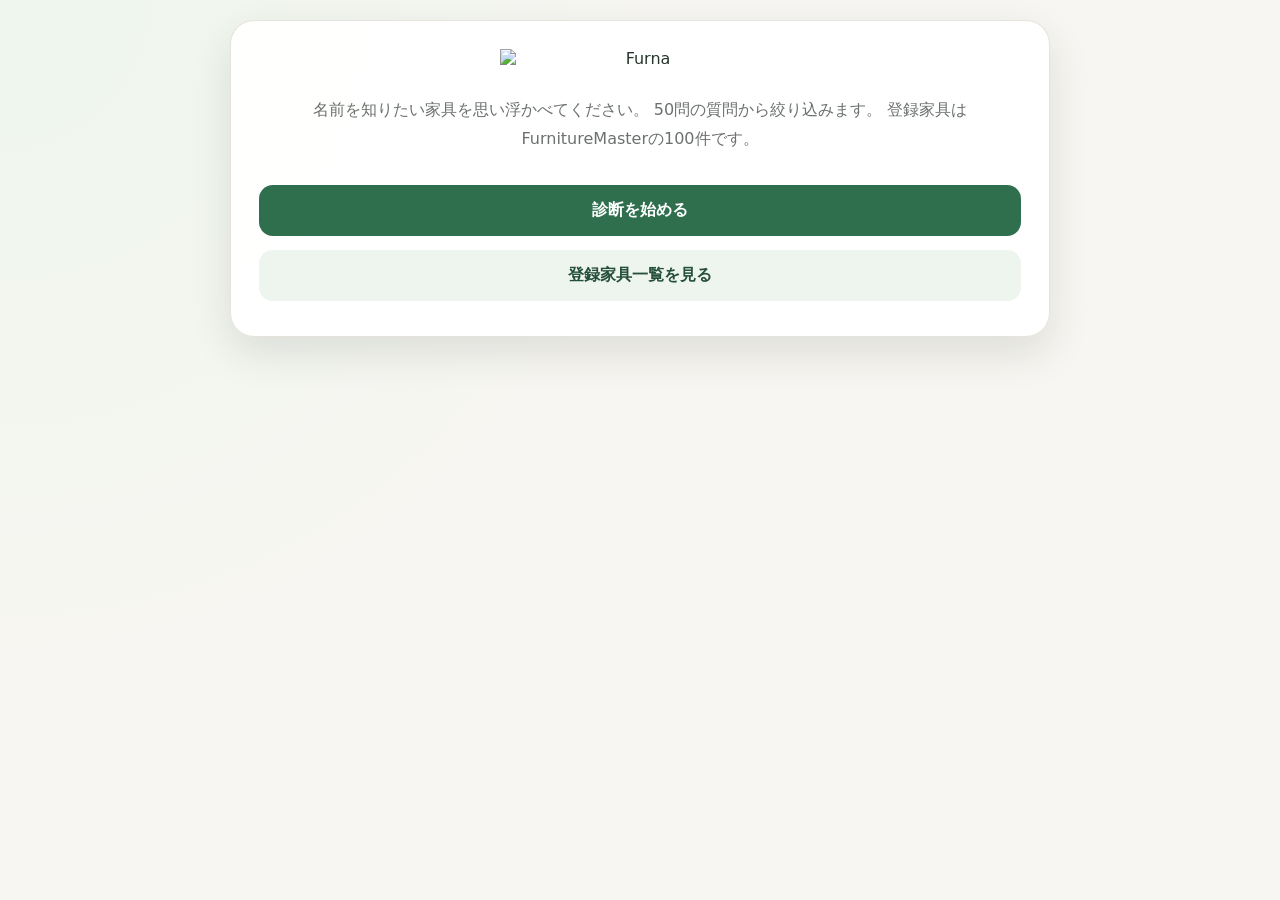
==== index.html @ 5411dda9 "index.html" ====
<!DOCTYPE html>
<html lang="ja">
<head>
  <meta charset="UTF-8" />
  <meta name="viewport" content="width=device-width, initial-scale=1.0" />
  <title>Furna</title>
  <style>
    :root {
      --green: #2f6f4e;
      --green-dark: #244f3a;
      --orange: #f29f3d;
      --cream: #f7f6f2;
      --text: #26352c;
      --muted: #6b716d;
      --border: #e1ded5;
      --card: #ffffff;
    }
    * { box-sizing: border-box; }
    body {
      font-family: -apple-system, BlinkMacSystemFont, "Hiragino Sans", "Yu Gothic", "YuGothic", system-ui, sans-serif;
      background: radial-gradient(circle at top left, #eef6ed, var(--cream) 42%);
      color: var(--text);
      margin: 0;
      min-height: 100vh;
      padding: 20px;
    }
    .app {
      max-width: 820px;
      margin: 0 auto;
      background: rgba(255,255,255,0.94);
      padding: 28px;
      border-radius: 24px;
      box-shadow: 0 16px 42px rgba(38, 53, 44, 0.12);
      border: 1px solid rgba(225,222,213,0.85);
    }
    h1 { margin: 0 0 12px; color: var(--green); letter-spacing: .02em; }
    h2 { margin: 10px 0 18px; line-height: 1.45; }
    p { line-height: 1.8; }
    .lead { color: var(--muted); margin-bottom: 24px; }
    button {
      width: 100%;
      margin: 7px 0;
      padding: 15px 16px;
      border: none;
      border-radius: 14px;
      background: var(--green);
      color: white;
      font-size: 16px;
      font-weight: 700;
      cursor: pointer;
      transition: transform .08s ease, opacity .15s ease;
    }
    button:hover { opacity: .93; }
    button:active { transform: translateY(1px); }
    button.secondary { background: var(--orange); color: #2f2415; }
    button.ghost { background: #eef4ee; color: var(--green-dark); }
    .meta-row { display:flex; flex-wrap:wrap; gap:8px; margin: 12px 0; }
    .pill {
      display:inline-flex; align-items:center; gap:6px;
      padding: 6px 10px; border-radius: 999px;
      background: #eef4ee; color: var(--green-dark); font-size: 13px;
    }
    .card {
      border: 1px solid var(--border);
      border-radius: 18px;
      padding: 16px;
      margin: 14px 0;
      background: #fffdfa;
    }
    .result-card { display: grid; grid-template-columns: 1fr; gap: 8px; }
    .result-head { display:flex; justify-content:space-between; gap:12px; align-items:flex-start; }
    .rank { color: var(--green); font-weight: 800; font-size: 18px; }
    .percent { font-weight: 900; color: var(--green); font-size: 20px; white-space:nowrap; }
    .muted { color: var(--muted); font-size: 14px; }
    .progress-wrap { width:100%; height:10px; background:#e8e4da; border-radius:999px; overflow:hidden; margin: 14px 0 22px; }
    .progress-bar { height:100%; background: var(--green); width:0%; transition: width .25s ease; }
    .tag { display:inline-block; background:#f2efe7; color:#4b514c; border-radius:8px; padding:5px 8px; margin: 4px 4px 0 0; font-size:12px; }
    .grid { display:grid; grid-template-columns: repeat(2, minmax(0,1fr)); gap:10px; }
    .small { font-size: 13px; }
    .top-actions { display:flex; gap:10px; }
    .top-actions button { width:auto; flex:1; }
    input { width:100%; padding:14px; border:1px solid var(--border); border-radius:12px; font-size:16px; margin:8px 0 14px; }
    @media (max-width: 620px) {
      body { padding: 12px; }
      .app { padding: 20px; border-radius: 20px; }
      .grid { grid-template-columns: 1fr; }
      .result-head { flex-direction: column; }
    }
  </style>
</head>
<body>
  <div class="app" id="app"></div>

  <script>
    const furnitures = [{"id": "F001", "category": "椅子", "name": "ラウンジチェア", "type": "一般名称", "description": "一人掛けのくつろぎ用椅子。ソファより軽く、ダイニングチェアより休息向き。", "tags": ["chair", "one_seat", "lounge", "relax", "low_seat", "living", "arm_optional"], "keywords": ["ラウンジチェア", "椅子", "一般名称", "chair", "one_seat", "lounge", "relax", "low_seat", "living", "arm_optional"]}, {"id": "F002", "category": "椅子", "name": "イージーチェア", "type": "一般名称", "description": "休息用の安楽椅子。背もたれ・座面に余裕がある。", "tags": ["chair", "one_seat", "relax", "soft", "high_back", "living"], "keywords": ["イージーチェア", "椅子", "一般名称", "chair", "one_seat", "relax", "soft", "high_back", "living"]}, {"id": "F003", "category": "椅子", "name": "アームチェア", "type": "一般名称", "description": "肘掛けのある一人掛け椅子。用途は幅広い。", "tags": ["chair", "one_seat", "arms", "general"], "keywords": ["アームチェア", "椅子", "一般名称", "chair", "one_seat", "arms", "general"]}, {"id": "F004", "category": "椅子", "name": "ダイニングチェア", "type": "一般名称", "description": "食卓で使う椅子。座面高めで食事・作業向き。", "tags": ["chair", "dining", "no_recline", "upright", "standard_height"], "keywords": ["ダイニングチェア", "椅子", "一般名称", "chair", "dining", "no_recline", "upright", "standard_height"]}, {"id": "F005", "category": "椅子", "name": "サイドチェア", "type": "一般名称", "description": "肘掛けのない簡素な椅子。ダイニングにも使われる。", "tags": ["chair", "no_arms", "dining", "general"], "keywords": ["サイドチェア", "椅子", "一般名称", "chair", "no_arms", "dining", "general"]}, {"id": "F006", "category": "椅子", "name": "ウィンザーチェア", "type": "一般名称", "description": "木製で細い棒状の背もたれを持つ伝統的な椅子。", "tags": ["chair", "wood", "spindle_back", "classic", "dining"], "keywords": ["ウィンザーチェア", "椅子", "一般名称", "chair", "wood", "spindle_back", "classic", "dining"]}, {"id": "F007", "category": "椅子", "name": "ロッキングチェア", "type": "一般名称", "description": "脚部が弧状で前後に揺れる椅子。", "tags": ["chair", "rocking", "relax", "classic", "living"], "keywords": ["ロッキングチェア", "椅子", "一般名称", "chair", "rocking", "relax", "classic", "living"]}, {"id": "F008", "category": "椅子", "name": "リクライニングチェア", "type": "一般名称", "description": "背もたれやフットレストの角度を変えられる椅子。", "tags": ["chair", "reclining", "relax", "mechanism", "footrest"], "keywords": ["リクライニングチェア", "椅子", "一般名称", "chair", "reclining", "relax", "mechanism", "footrest"]}, {"id": "F009", "category": "椅子", "name": "オットマン", "type": "一般名称", "description": "足置き用の低いスツール。単体で補助椅子にもなる。", "tags": ["footstool", "low", "ottoman", "living"], "keywords": ["オットマン", "椅子", "一般名称", "footstool", "low", "ottoman", "living"]}, {"id": "F010", "category": "椅子", "name": "スツール", "type": "一般名称", "description": "背もたれのない椅子。補助椅子として使いやすい。", "tags": ["chair", "no_back", "compact", "stool"], "keywords": ["スツール", "椅子", "一般名称", "chair", "no_back", "compact", "stool"]}, {"id": "F011", "category": "椅子", "name": "カウンターチェア", "type": "一般名称", "description": "カウンターや高いテーブル用の座面が高い椅子。", "tags": ["chair", "tall", "bar", "counter", "footrest"], "keywords": ["カウンターチェア", "椅子", "一般名称", "chair", "tall", "bar", "counter", "footrest"]}, {"id": "F012", "category": "椅子", "name": "ベンチ", "type": "一般名称", "description": "複数人で腰掛けられる横長の椅子。", "tags": ["seat", "multiple", "long", "bench"], "keywords": ["ベンチ", "椅子", "一般名称", "seat", "multiple", "long", "bench"]}, {"id": "F013", "category": "椅子", "name": "デイベッド", "type": "一般名称", "description": "ソファとベッドの中間のように横になれる家具。", "tags": ["sofa", "bed", "lounge", "lie_down", "long"], "keywords": ["デイベッド", "椅子", "一般名称", "sofa", "bed", "lounge", "lie_down", "long"]}, {"id": "F014", "category": "椅子", "name": "シェーズロング", "type": "一般名称", "description": "脚を伸ばして座れる長椅子。片側に背や肘があることが多い。", "tags": ["chair", "lounge", "lie_down", "long", "chaise"], "keywords": ["シェーズロング", "椅子", "一般名称", "chair", "lounge", "lie_down", "long", "chaise"]}, {"id": "F015", "category": "椅子", "name": "座椅子", "type": "一般名称", "description": "床座用の脚のない低い椅子。和室向き。", "tags": ["chair", "floor", "no_legs", "japanese", "low"], "keywords": ["座椅子", "椅子", "一般名称", "chair", "floor", "no_legs", "japanese", "low"]}, {"id": "F016", "category": "椅子", "name": "籐椅子／ラタンチェア", "type": "一般名称", "description": "ラタン素材を使った軽やかな椅子。", "tags": ["chair", "rattan", "natural", "light"], "keywords": ["籐椅子／ラタンチェア", "椅子", "一般名称", "chair", "rattan", "natural", "light"]}, {"id": "F017", "category": "椅子", "name": "パーソナルチェア", "type": "一般名称", "description": "個人でくつろぐための一人掛け椅子の総称。", "tags": ["chair", "one_seat", "relax", "living"], "keywords": ["パーソナルチェア", "椅子", "一般名称", "chair", "one_seat", "relax", "living"]}, {"id": "F018", "category": "椅子", "name": "アクセントチェア", "type": "一般名称", "description": "空間のポイントになる装飾性の高い一人掛け椅子。", "tags": ["chair", "one_seat", "decorative", "living"], "keywords": ["アクセントチェア", "椅子", "一般名称", "chair", "one_seat", "decorative", "living"]}, {"id": "F019", "category": "椅子", "name": "クラブチェア", "type": "一般名称", "description": "革張りなどで重厚感のある低めの安楽椅子。", "tags": ["chair", "leather", "low_seat", "arms", "classic", "relax"], "keywords": ["クラブチェア", "椅子", "一般名称", "chair", "leather", "low_seat", "arms", "classic", "relax"]}, {"id": "F020", "category": "椅子", "name": "バタフライチェア", "type": "一般名称", "description": "布や革を吊るような座面を持つ軽快な椅子。", "tags": ["chair", "folding", "canvas", "leather", "lounge"], "keywords": ["バタフライチェア", "椅子", "一般名称", "chair", "folding", "canvas", "leather", "lounge"]}, {"id": "F021", "category": "名作椅子", "name": "CH24／Yチェア", "type": "名作家具", "description": "曲線的な木製フレームとY字の背、ペーパーコード座面の椅子。", "tags": ["chair", "wood", "paper_cord", "nordic", "dining", "iconic", "curved", "y_back"], "keywords": ["CH24／Yチェア", "名作椅子", "名作家具", "chair", "wood", "paper_cord", "nordic", "dining", "iconic", "curved", "y_back"]}, {"id": "F022", "category": "名作椅子", "name": "J39 モーエンセンチェア", "type": "名作家具", "description": "素朴な木製フレームとペーパーコード座面のシェーカースタイル系椅子。", "tags": ["chair", "wood", "paper_cord", "nordic", "dining", "simple"], "keywords": ["J39 モーエンセンチェア", "名作椅子", "名作家具", "chair", "wood", "paper_cord", "nordic", "dining", "simple"]}, {"id": "F023", "category": "名作椅子", "name": "セブンチェア", "type": "名作家具", "description": "成形合板の一体的な背座と細い脚を持つ軽快な椅子。", "tags": ["chair", "plywood", "stackable", "nordic", "dining", "iconic"], "keywords": ["セブンチェア", "名作椅子", "名作家具", "chair", "plywood", "stackable", "nordic", "dining", "iconic"]}, {"id": "F024", "category": "名作椅子", "name": "アントチェア", "type": "名作家具", "description": "蟻のような細いくびれを持つ成形合板椅子。", "tags": ["chair", "plywood", "stackable", "nordic", "three_legs", "iconic"], "keywords": ["アントチェア", "名作椅子", "名作家具", "chair", "plywood", "stackable", "nordic", "three_legs", "iconic"]}, {"id": "F025", "category": "名作椅子", "name": "シェルチェア CH07", "type": "名作家具", "description": "大きな曲面の座と背、三本脚が特徴のラウンジチェア。", "tags": ["chair", "wood", "plywood", "lounge", "three_legs", "iconic", "curved"], "keywords": ["シェルチェア CH07", "名作椅子", "名作家具", "chair", "wood", "plywood", "lounge", "three_legs", "iconic", "curved"]}, {"id": "F026", "category": "名作椅子", "name": "PK22", "type": "名作家具", "description": "低く水平なライン、籐や革座面、スチール脚のラウンジチェア。", "tags": ["chair", "lounge", "low_seat", "steel", "rattan", "leather", "modern"], "keywords": ["PK22", "名作椅子", "名作家具", "chair", "lounge", "low_seat", "steel", "rattan", "leather", "modern"]}, {"id": "F027", "category": "名作椅子", "name": "LC2 アームチェア", "type": "名作家具", "description": "外側のスチールフレームと箱型クッションのモダンな一人掛け。", "tags": ["chair", "sofa", "one_seat", "steel", "leather", "modern", "boxy"], "keywords": ["LC2 アームチェア", "名作椅子", "名作家具", "chair", "sofa", "one_seat", "steel", "leather", "modern", "boxy"]}, {"id": "F028", "category": "名作椅子", "name": "LC4 シェーズロング", "type": "名作家具", "description": "寝椅子型で身体を預ける曲線的なリクライニング家具。", "tags": ["chair", "chaise", "lounge", "lie_down", "steel", "leather", "iconic"], "keywords": ["LC4 シェーズロング", "名作椅子", "名作家具", "chair", "chaise", "lounge", "lie_down", "steel", "leather", "iconic"]}, {"id": "F029", "category": "名作椅子", "name": "バルセロナチェア", "type": "名作家具", "description": "X字脚と革クッションが特徴の格式あるラウンジチェア。", "tags": ["chair", "lounge", "leather", "steel", "x_leg", "iconic"], "keywords": ["バルセロナチェア", "名作椅子", "名作家具", "chair", "lounge", "leather", "steel", "x_leg", "iconic"]}, {"id": "F030", "category": "名作椅子", "name": "イームズ ラウンジチェア", "type": "名作家具", "description": "成形合板シェルと革クッション、オットマンを伴う安楽椅子。", "tags": ["chair", "lounge", "leather", "plywood", "ottoman", "iconic", "relax"], "keywords": ["イームズ ラウンジチェア", "名作椅子", "名作家具", "chair", "lounge", "leather", "plywood", "ottoman", "iconic", "relax"]}, {"id": "F031", "category": "名作椅子", "name": "イームズ シェルチェア", "type": "名作家具", "description": "樹脂またはFRPの一体成形シェルを持つ椅子。", "tags": ["chair", "plastic", "shell", "modern", "dining"], "keywords": ["イームズ シェルチェア", "名作椅子", "名作家具", "chair", "plastic", "shell", "modern", "dining"]}, {"id": "F032", "category": "名作椅子", "name": "パントンチェア", "type": "名作家具", "description": "S字形の一体成形プラスチック椅子。", "tags": ["chair", "plastic", "cantilever", "s_shape", "iconic"], "keywords": ["パントンチェア", "名作椅子", "名作家具", "chair", "plastic", "cantilever", "s_shape", "iconic"]}, {"id": "F033", "category": "名作椅子", "name": "トーネット No.14", "type": "名作家具", "description": "曲げ木と籐張り座面のカフェチェア。", "tags": ["chair", "bentwood", "rattan", "cafe", "classic", "iconic"], "keywords": ["トーネット No.14", "名作椅子", "名作家具", "chair", "bentwood", "rattan", "cafe", "classic", "iconic"]}, {"id": "F034", "category": "名作椅子", "name": "マルセル・ブロイヤー チェスカチェア", "type": "名作家具", "description": "カンチレバー脚、籐張り、チューブスチールの椅子。", "tags": ["chair", "cantilever", "steel", "rattan", "dining", "modern"], "keywords": ["マルセル・ブロイヤー チェスカチェア", "名作椅子", "名作家具", "chair", "cantilever", "steel", "rattan", "dining", "modern"]}, {"id": "F035", "category": "名作椅子", "name": "ヒルハウスチェア", "type": "名作家具", "description": "非常に高い格子状背もたれを持つ装飾的な椅子。", "tags": ["chair", "high_back", "wood", "grid", "decorative", "iconic"], "keywords": ["ヒルハウスチェア", "名作椅子", "名作家具", "chair", "high_back", "wood", "grid", "decorative", "iconic"]}, {"id": "F036", "category": "ソファ", "name": "一人掛けソファ", "type": "一般名称", "description": "ソファの構造を持つ一人用の椅子。", "tags": ["sofa", "one_seat", "soft", "arms", "living"], "keywords": ["一人掛けソファ", "ソファ", "一般名称", "sofa", "one_seat", "soft", "arms", "living"]}, {"id": "F037", "category": "ソファ", "name": "二人掛けソファ", "type": "一般名称", "description": "二人で座る標準的なソファ。", "tags": ["sofa", "two_seat", "living", "soft"], "keywords": ["二人掛けソファ", "ソファ", "一般名称", "sofa", "two_seat", "living", "soft"]}, {"id": "F038", "category": "ソファ", "name": "三人掛けソファ", "type": "一般名称", "description": "三人程度で座る横長のソファ。", "tags": ["sofa", "three_seat", "living", "long"], "keywords": ["三人掛けソファ", "ソファ", "一般名称", "sofa", "three_seat", "living", "long"]}, {"id": "F039", "category": "ソファ", "name": "カウチソファ", "type": "一般名称", "description": "足を伸ばせる片側長めのソファ。", "tags": ["sofa", "chaise", "long", "living", "lie_down"], "keywords": ["カウチソファ", "ソファ", "一般名称", "sofa", "chaise", "long", "living", "lie_down"]}, {"id": "F040", "category": "ソファ", "name": "コーナーソファ", "type": "一般名称", "description": "L字やコーナー配置に適したソファ。", "tags": ["sofa", "l_shape", "corner", "living"], "keywords": ["コーナーソファ", "ソファ", "一般名称", "sofa", "l_shape", "corner", "living"]}, {"id": "F041", "category": "ソファ", "name": "ソファベッド", "type": "一般名称", "description": "ベッドとしても使える変形ソファ。", "tags": ["sofa", "bed", "convertible", "living"], "keywords": ["ソファベッド", "ソファ", "一般名称", "sofa", "bed", "convertible", "living"]}, {"id": "F042", "category": "ソファ", "name": "ローソファ", "type": "一般名称", "description": "座面が低く床に近いソファ。", "tags": ["sofa", "low_seat", "floor", "living", "japanese"], "keywords": ["ローソファ", "ソファ", "一般名称", "sofa", "low_seat", "floor", "living", "japanese"]}, {"id": "F043", "category": "ソファ", "name": "ベンチソファ", "type": "一般名称", "description": "背や肘が控えめなベンチ状ソファ。", "tags": ["sofa", "bench", "long", "simple"], "keywords": ["ベンチソファ", "ソファ", "一般名称", "sofa", "bench", "long", "simple"]}, {"id": "F044", "category": "ソファ", "name": "モジュールソファ", "type": "一般名称", "description": "複数ユニットを組み合わせるソファ。", "tags": ["sofa", "module", "customizable", "living"], "keywords": ["モジュールソファ", "ソファ", "一般名称", "sofa", "module", "customizable", "living"]}, {"id": "F045", "category": "ソファ", "name": "ラブソファ", "type": "一般名称", "description": "二人用の小ぶりなソファ。", "tags": ["sofa", "two_seat", "compact", "living"], "keywords": ["ラブソファ", "ソファ", "一般名称", "sofa", "two_seat", "compact", "living"]}, {"id": "F046", "category": "テーブル", "name": "コーヒーテーブル", "type": "一般名称", "description": "ソファ前に置く低めのテーブル。", "tags": ["table", "low", "living", "coffee"], "keywords": ["コーヒーテーブル", "テーブル", "一般名称", "table", "low", "living", "coffee"]}, {"id": "F047", "category": "テーブル", "name": "ローテーブル", "type": "一般名称", "description": "床座やソファ前に使う低いテーブル。", "tags": ["table", "low", "living", "japanese"], "keywords": ["ローテーブル", "テーブル", "一般名称", "table", "low", "living", "japanese"]}, {"id": "F048", "category": "テーブル", "name": "センターテーブル", "type": "一般名称", "description": "リビング中央に置くテーブル。", "tags": ["table", "low", "living", "center"], "keywords": ["センターテーブル", "テーブル", "一般名称", "table", "low", "living", "center"]}, {"id": "F049", "category": "テーブル", "name": "サイドテーブル", "type": "一般名称", "description": "ソファやベッド横に置く小型テーブル。", "tags": ["table", "small", "side", "living", "bedroom"], "keywords": ["サイドテーブル", "テーブル", "一般名称", "table", "small", "side", "living", "bedroom"]}, {"id": "F050", "category": "テーブル", "name": "ネストテーブル", "type": "一般名称", "description": "大中小を入れ子に収納できるテーブル。", "tags": ["table", "nesting", "small", "set"], "keywords": ["ネストテーブル", "テーブル", "一般名称", "table", "nesting", "small", "set"]}, {"id": "F051", "category": "テーブル", "name": "コンソールテーブル", "type": "一般名称", "description": "壁付けや玄関に置く奥行き浅めの飾り台。", "tags": ["table", "narrow", "wall", "entry", "display"], "keywords": ["コンソールテーブル", "テーブル", "一般名称", "table", "narrow", "wall", "entry", "display"]}, {"id": "F052", "category": "テーブル", "name": "ダイニングテーブル", "type": "一般名称", "description": "食事用の高さのあるテーブル。", "tags": ["table", "dining", "standard_height"], "keywords": ["ダイニングテーブル", "テーブル", "一般名称", "table", "dining", "standard_height"]}, {"id": "F053", "category": "テーブル", "name": "エクステンションテーブル", "type": "一般名称", "description": "天板を伸長できるテーブル。", "tags": ["table", "dining", "extendable"], "keywords": ["エクステンションテーブル", "テーブル", "一般名称", "table", "dining", "extendable"]}, {"id": "F054", "category": "テーブル", "name": "バタフライテーブル", "type": "一般名称", "description": "折りたたみ天板を広げられるテーブル。", "tags": ["table", "folding", "extendable", "compact"], "keywords": ["バタフライテーブル", "テーブル", "一般名称", "table", "folding", "extendable", "compact"]}, {"id": "F055", "category": "テーブル", "name": "ドロップリーフテーブル", "type": "一般名称", "description": "左右の天板を垂らして収納できるテーブル。", "tags": ["table", "folding", "classic", "extendable"], "keywords": ["ドロップリーフテーブル", "テーブル", "一般名称", "table", "folding", "classic", "extendable"]}, {"id": "F056", "category": "テーブル", "name": "ラウンドテーブル", "type": "一般名称", "description": "円形のテーブル。", "tags": ["table", "round", "dining", "living"], "keywords": ["ラウンドテーブル", "テーブル", "一般名称", "table", "round", "dining", "living"]}, {"id": "F057", "category": "テーブル", "name": "カフェテーブル", "type": "一般名称", "description": "小ぶりで軽食・喫茶向きのテーブル。", "tags": ["table", "small", "cafe", "round"], "keywords": ["カフェテーブル", "テーブル", "一般名称", "table", "small", "cafe", "round"]}, {"id": "F058", "category": "テーブル", "name": "座卓", "type": "一般名称", "description": "和室で床座に使う低いテーブル。", "tags": ["table", "low", "japanese", "tatami"], "keywords": ["座卓", "テーブル", "一般名称", "table", "low", "japanese", "tatami"]}, {"id": "F059", "category": "名作テーブル", "name": "イサム・ノグチ コーヒーテーブル", "type": "名作家具", "description": "有機的な木製脚とガラス天板の彫刻的テーブル。", "tags": ["table", "coffee", "glass", "wood", "organic", "iconic"], "keywords": ["イサム・ノグチ コーヒーテーブル", "名作テーブル", "名作家具", "table", "coffee", "glass", "wood", "organic", "iconic"]}, {"id": "F060", "category": "名作テーブル", "name": "チューリップテーブル", "type": "名作家具", "description": "一本脚のペデスタルベースを持つ丸型・楕円型テーブル。", "tags": ["table", "pedestal", "round", "modern", "iconic"], "keywords": ["チューリップテーブル", "名作テーブル", "名作家具", "table", "pedestal", "round", "modern", "iconic"]}, {"id": "F061", "category": "収納", "name": "チェスト", "type": "一般名称", "description": "引き出し収納家具。衣類や小物をしまう。", "tags": ["storage", "drawers", "clothes", "bedroom"], "keywords": ["チェスト", "収納", "一般名称", "storage", "drawers", "clothes", "bedroom"]}, {"id": "F062", "category": "収納", "name": "キャビネット", "type": "一般名称", "description": "扉や引き出し付きの箱型収納。", "tags": ["storage", "cabinet", "doors", "general"], "keywords": ["キャビネット", "収納", "一般名称", "storage", "cabinet", "doors", "general"]}, {"id": "F063", "category": "収納", "name": "サイドボード", "type": "一般名称", "description": "横長で腰高の収納家具。食器や雑貨を収納。", "tags": ["storage", "sideboard", "long", "low", "dining", "living"], "keywords": ["サイドボード", "収納", "一般名称", "storage", "sideboard", "long", "low", "dining", "living"]}, {"id": "F064", "category": "収納", "name": "リビングボード", "type": "一般名称", "description": "リビング用の横長収納家具。", "tags": ["storage", "living", "long", "low"], "keywords": ["リビングボード", "収納", "一般名称", "storage", "living", "long", "low"]}, {"id": "F065", "category": "収納", "name": "テレビボード", "type": "一般名称", "description": "テレビを置くための横長収納家具。", "tags": ["storage", "tv", "long", "low", "living"], "keywords": ["テレビボード", "収納", "一般名称", "storage", "tv", "long", "low", "living"]}, {"id": "F066", "category": "収納", "name": "シェルフ", "type": "一般名称", "description": "オープン棚。見せる収納に向く。", "tags": ["storage", "shelf", "open", "display"], "keywords": ["シェルフ", "収納", "一般名称", "storage", "shelf", "open", "display"]}, {"id": "F067", "category": "収納", "name": "ブックシェルフ", "type": "一般名称", "description": "本を収納する棚。", "tags": ["storage", "bookshelf", "book", "open"], "keywords": ["ブックシェルフ", "収納", "一般名称", "storage", "bookshelf", "book", "open"]}, {"id": "F068", "category": "収納", "name": "オープンラック", "type": "一般名称", "description": "背板や扉が少ない開放的な棚。", "tags": ["storage", "rack", "open"], "keywords": ["オープンラック", "収納", "一般名称", "storage", "rack", "open"]}, {"id": "F069", "category": "収納", "name": "キューブボックス", "type": "一般名称", "description": "正方形ユニット型の収納。", "tags": ["storage", "cube", "module", "compact"], "keywords": ["キューブボックス", "収納", "一般名称", "storage", "cube", "module", "compact"]}, {"id": "F070", "category": "収納", "name": "ワゴン", "type": "一般名称", "description": "キャスター付きの移動収納。", "tags": ["storage", "wagon", "casters", "mobile"], "keywords": ["ワゴン", "収納", "一般名称", "storage", "wagon", "casters", "mobile"]}, {"id": "F071", "category": "収納", "name": "トランク／収納ボックス", "type": "一般名称", "description": "蓋付き箱型収納。", "tags": ["storage", "box", "lid", "portable"], "keywords": ["トランク／収納ボックス", "収納", "一般名称", "storage", "box", "lid", "portable"]}, {"id": "F072", "category": "収納", "name": "ラタンバスケット", "type": "一般名称", "description": "ラタン素材のかご収納。", "tags": ["storage", "basket", "rattan", "natural"], "keywords": ["ラタンバスケット", "収納", "一般名称", "storage", "basket", "rattan", "natural"]}, {"id": "F073", "category": "収納", "name": "ランドリーバスケット", "type": "一般名称", "description": "洗濯物を入れるかご。", "tags": ["storage", "basket", "laundry"], "keywords": ["ランドリーバスケット", "収納", "一般名称", "storage", "basket", "laundry"]}, {"id": "F074", "category": "収納", "name": "ハンガーラック", "type": "一般名称", "description": "衣類を掛けるためのラック。", "tags": ["storage", "clothes", "hanger", "open"], "keywords": ["ハンガーラック", "収納", "一般名称", "storage", "clothes", "hanger", "open"]}, {"id": "F075", "category": "収納", "name": "ワードローブ", "type": "一般名称", "description": "衣類を掛けたりしまったりする大型収納。", "tags": ["storage", "clothes", "wardrobe", "tall", "doors"], "keywords": ["ワードローブ", "収納", "一般名称", "storage", "clothes", "wardrobe", "tall", "doors"]}, {"id": "F076", "category": "収納", "name": "カップボード", "type": "一般名称", "description": "食器棚。キッチン・ダイニング用。", "tags": ["storage", "kitchen", "dish", "tall"], "keywords": ["カップボード", "収納", "一般名称", "storage", "kitchen", "dish", "tall"]}, {"id": "F077", "category": "収納", "name": "飾り棚／ディスプレイキャビネット", "type": "一般名称", "description": "ガラス扉などで飾る収納。", "tags": ["storage", "display", "glass", "doors"], "keywords": ["飾り棚／ディスプレイキャビネット", "収納", "一般名称", "storage", "display", "glass", "doors"]}, {"id": "F078", "category": "収納", "name": "書類キャビネット", "type": "一般名称", "description": "書類やバインダーを収納する家具。", "tags": ["storage", "file", "papers", "office"], "keywords": ["書類キャビネット", "収納", "一般名称", "storage", "file", "papers", "office"]}, {"id": "F079", "category": "収納", "name": "ベッド下収納", "type": "一般名称", "description": "ベッド下に入れる低い収納。", "tags": ["storage", "under_bed", "low"], "keywords": ["ベッド下収納", "収納", "一般名称", "storage", "under_bed", "low"]}, {"id": "F080", "category": "収納", "name": "スリムストッカー", "type": "一般名称", "description": "隙間に置ける細長い収納。", "tags": ["storage", "slim", "narrow", "kitchen"], "keywords": ["スリムストッカー", "収納", "一般名称", "storage", "slim", "narrow", "kitchen"]}, {"id": "F081", "category": "ベッド", "name": "ベッドフレーム", "type": "一般名称", "description": "マットレスを載せる寝具の骨組み。", "tags": ["bed", "frame", "sleep"], "keywords": ["ベッドフレーム", "ベッド", "一般名称", "bed", "frame", "sleep"]}, {"id": "F082", "category": "ベッド", "name": "すのこベッド", "type": "一般名称", "description": "通気性のよいすのこ床板のベッド。", "tags": ["bed", "slatted", "wood"], "keywords": ["すのこベッド", "ベッド", "一般名称", "bed", "slatted", "wood"]}, {"id": "F083", "category": "ベッド", "name": "収納付きベッド", "type": "一般名称", "description": "引き出しや跳ね上げ収納のあるベッド。", "tags": ["bed", "storage", "drawers"], "keywords": ["収納付きベッド", "ベッド", "一般名称", "bed", "storage", "drawers"]}, {"id": "F084", "category": "ベッド", "name": "ロフトベッド", "type": "一般名称", "description": "寝床を高く上げ、下を活用できるベッド。", "tags": ["bed", "tall", "loft", "space_saving"], "keywords": ["ロフトベッド", "ベッド", "一般名称", "bed", "tall", "loft", "space_saving"]}, {"id": "F085", "category": "ベッド", "name": "二段ベッド", "type": "一般名称", "description": "上下二段のベッド。", "tags": ["bed", "bunk", "two_level"], "keywords": ["二段ベッド", "ベッド", "一般名称", "bed", "bunk", "two_level"]}, {"id": "F086", "category": "デスク", "name": "デスク", "type": "一般名称", "description": "作業や勉強用の机。", "tags": ["desk", "work", "office"], "keywords": ["デスク", "デスク", "一般名称", "desk", "work", "office"]}, {"id": "F087", "category": "デスク", "name": "ライティングビューロー", "type": "一般名称", "description": "扉を開くと書き物机になる収納家具。", "tags": ["desk", "storage", "classic", "folding"], "keywords": ["ライティングビューロー", "デスク", "一般名称", "desk", "storage", "classic", "folding"]}, {"id": "F088", "category": "デスク", "name": "ドレッサー", "type": "一般名称", "description": "鏡付きの化粧台。", "tags": ["desk", "mirror", "vanity", "bedroom"], "keywords": ["ドレッサー", "デスク", "一般名称", "desk", "mirror", "vanity", "bedroom"]}, {"id": "F089", "category": "デスク", "name": "スタンディングデスク", "type": "一般名称", "description": "立って作業できる高さの机。", "tags": ["desk", "tall", "work", "adjustable"], "keywords": ["スタンディングデスク", "デスク", "一般名称", "desk", "tall", "work", "adjustable"]}, {"id": "F090", "category": "デスク", "name": "PCデスク", "type": "一般名称", "description": "パソコン作業向きの机。", "tags": ["desk", "computer", "work"], "keywords": ["PCデスク", "デスク", "一般名称", "desk", "computer", "work"]}, {"id": "F091", "category": "照明", "name": "フロアランプ", "type": "一般名称", "description": "床置きの照明。", "tags": ["lighting", "floor", "living"], "keywords": ["フロアランプ", "照明", "一般名称", "lighting", "floor", "living"]}, {"id": "F092", "category": "照明", "name": "テーブルランプ", "type": "一般名称", "description": "卓上用の照明。", "tags": ["lighting", "table", "small"], "keywords": ["テーブルランプ", "照明", "一般名称", "lighting", "table", "small"]}, {"id": "F093", "category": "照明", "name": "ペンダントライト", "type": "一般名称", "description": "天井から吊るす照明。", "tags": ["lighting", "ceiling", "pendant"], "keywords": ["ペンダントライト", "照明", "一般名称", "lighting", "ceiling", "pendant"]}, {"id": "F094", "category": "照明", "name": "シャンデリア", "type": "一般名称", "description": "装飾的な多灯照明。", "tags": ["lighting", "ceiling", "decorative", "classical"], "keywords": ["シャンデリア", "照明", "一般名称", "lighting", "ceiling", "decorative", "classical"]}, {"id": "F095", "category": "その他", "name": "パーテーション", "type": "一般名称", "description": "空間を仕切る家具。", "tags": ["partition", "screen", "room_divider"], "keywords": ["パーテーション", "その他", "一般名称", "partition", "screen", "room_divider"]}, {"id": "F096", "category": "その他", "name": "屏風", "type": "一般名称", "description": "和風の折りたたみ式間仕切り。", "tags": ["partition", "folding", "japanese", "decorative"], "keywords": ["屏風", "その他", "一般名称", "partition", "folding", "japanese", "decorative"]}, {"id": "F097", "category": "その他", "name": "コートスタンド", "type": "一般名称", "description": "上着や帽子を掛けるスタンド。", "tags": ["storage", "coat", "hanger", "entry"], "keywords": ["コートスタンド", "その他", "一般名称", "storage", "coat", "hanger", "entry"]}, {"id": "F098", "category": "その他", "name": "マガジンラック", "type": "一般名称", "description": "雑誌を立てて収納するラック。", "tags": ["storage", "magazine", "rack", "living"], "keywords": ["マガジンラック", "その他", "一般名称", "storage", "magazine", "rack", "living"]}, {"id": "F099", "category": "その他", "name": "ミラー", "type": "一般名称", "description": "姿見や壁掛け鏡。", "tags": ["mirror", "decorative", "wall", "floor"], "keywords": ["ミラー", "その他", "一般名称", "mirror", "decorative", "wall", "floor"]}, {"id": "F100", "category": "その他", "name": "プランタースタンド", "type": "一般名称", "description": "植物を飾る台。", "tags": ["stand", "plant", "display"], "keywords": ["プランタースタンド", "その他", "一般名称", "stand", "plant", "display"]}];
    const questions = [{"id": "Q001", "text": "これは座るための家具ですか？", "featureKey": "is_seating", "positiveTags": ["chair", "seat", "sofa"], "negativeTags": ["table", "storage", "lighting", "bed", "desk"], "weight": 2.0, "group": "大分類"}, {"id": "Q002", "text": "一人で使う家具ですか？", "featureKey": "is_one_person", "positiveTags": ["one_seat", "chair"], "negativeTags": ["multiple", "two_seat", "three_seat", "long"], "weight": 1.6, "group": "利用人数"}, {"id": "Q003", "text": "複数人で座る家具ですか？", "featureKey": "is_multi_seat", "positiveTags": ["multiple", "two_seat", "three_seat", "sofa", "bench"], "negativeTags": ["one_seat"], "weight": 1.6, "group": "利用人数"}, {"id": "Q004", "text": "食事をする場面で使う家具ですか？", "featureKey": "is_dining_use", "positiveTags": ["dining", "cafe", "standard_height"], "negativeTags": ["lounge", "relax", "low_seat", "bedroom"], "weight": 1.8, "group": "用途"}, {"id": "Q005", "text": "くつろぐ・休むための家具ですか？", "featureKey": "is_relax_use", "positiveTags": ["relax", "lounge", "living", "soft"], "negativeTags": ["dining", "work", "office"], "weight": 1.8, "group": "用途"}, {"id": "Q006", "text": "床に近い低い家具ですか？", "featureKey": "is_low", "positiveTags": ["low", "low_seat", "floor", "japanese"], "negativeTags": ["tall", "standard_height", "counter"], "weight": 1.5, "group": "高さ"}, {"id": "Q007", "text": "座面はダイニングチェア程度の高さですか？", "featureKey": "is_standard_seat", "positiveTags": ["standard_height", "dining"], "negativeTags": ["low_seat", "floor", "tall"], "weight": 1.3, "group": "高さ"}, {"id": "Q008", "text": "背もたれがありますか？", "featureKey": "has_back", "positiveTags": ["chair", "sofa", "high_back", "spindle_back"], "negativeTags": ["stool", "ottoman", "table"], "weight": 1.2, "group": "形状"}, {"id": "Q009", "text": "肘掛けがありますか？", "featureKey": "has_arms", "positiveTags": ["arms", "arm_optional", "sofa"], "negativeTags": ["no_arms"], "weight": 1.3, "group": "形状"}, {"id": "Q010", "text": "背もたれはかなり高いですか？", "featureKey": "has_high_back", "positiveTags": ["high_back"], "negativeTags": ["low_back", "stool", "no_back"], "weight": 1.4, "group": "形状"}, {"id": "Q011", "text": "背もたれに細い棒が並んでいますか？", "featureKey": "has_spindle", "positiveTags": ["spindle_back", "windsor"], "negativeTags": ["solid_back", "shell"], "weight": 1.8, "group": "形状"}, {"id": "Q012", "text": "背もたれがY字に見えますか？", "featureKey": "has_y_back", "positiveTags": ["y_back"], "negativeTags": ["spindle_back", "solid_back"], "weight": 2.5, "group": "識別特徴"}, {"id": "Q013", "text": "脚が揺りかごのように弧を描いていますか？", "featureKey": "is_rocking", "positiveTags": ["rocking"], "negativeTags": ["standard_legs", "casters"], "weight": 2.2, "group": "機構"}, {"id": "Q014", "text": "角度を変えてリクライニングできますか？", "featureKey": "is_reclining", "positiveTags": ["reclining", "mechanism"], "negativeTags": ["fixed"], "weight": 2.0, "group": "機構"}, {"id": "Q015", "text": "足を伸ばして横になれそうですか？", "featureKey": "can_lie_down", "positiveTags": ["lie_down", "chaise", "bed", "long"], "negativeTags": ["upright", "dining"], "weight": 2.0, "group": "用途"}, {"id": "Q016", "text": "足置きだけのような低い家具ですか？", "featureKey": "is_footstool", "positiveTags": ["footstool", "ottoman"], "negativeTags": ["chair", "sofa", "table"], "weight": 2.0, "group": "用途"}, {"id": "Q017", "text": "背もたれがありませんか？", "featureKey": "no_back", "positiveTags": ["no_back", "stool", "ottoman"], "negativeTags": ["chair", "sofa", "high_back"], "weight": 1.8, "group": "形状"}, {"id": "Q018", "text": "カウンター用の高い椅子に見えますか？", "featureKey": "is_counter_height", "positiveTags": ["counter", "bar", "tall", "footrest"], "negativeTags": ["low_seat", "dining"], "weight": 2.0, "group": "高さ"}, {"id": "Q019", "text": "木材が主素材ですか？", "featureKey": "material_wood", "positiveTags": ["wood", "bentwood", "plywood"], "negativeTags": ["plastic", "steel", "glass"], "weight": 1.3, "group": "素材"}, {"id": "Q020", "text": "ラタン・籐・編み素材が使われていますか？", "featureKey": "material_rattan", "positiveTags": ["rattan", "basket", "natural"], "negativeTags": ["plastic", "metal", "glass"], "weight": 1.8, "group": "素材"}, {"id": "Q021", "text": "ペーパーコードの座面に見えますか？", "featureKey": "material_paper_cord", "positiveTags": ["paper_cord"], "negativeTags": ["rattan", "upholstery", "plastic"], "weight": 2.2, "group": "素材"}, {"id": "Q022", "text": "革張りに見えますか？", "featureKey": "material_leather", "positiveTags": ["leather"], "negativeTags": ["fabric", "wood", "rattan"], "weight": 1.6, "group": "素材"}, {"id": "Q023", "text": "布張り・クッション性が強いですか？", "featureKey": "material_fabric_soft", "positiveTags": ["soft", "upholstery", "sofa"], "negativeTags": ["wood", "plastic", "steel"], "weight": 1.5, "group": "素材"}, {"id": "Q024", "text": "プラスチックや樹脂の一体成形に見えますか？", "featureKey": "material_plastic_shell", "positiveTags": ["plastic", "shell", "s_shape"], "negativeTags": ["wood", "rattan", "leather"], "weight": 1.8, "group": "素材"}, {"id": "Q025", "text": "金属フレームが目立ちますか？", "featureKey": "material_steel", "positiveTags": ["steel", "metal"], "negativeTags": ["wood", "rattan", "plastic"], "weight": 1.5, "group": "素材"}, {"id": "Q026", "text": "ガラス天板がありますか？", "featureKey": "has_glass_top", "positiveTags": ["glass", "table"], "negativeTags": ["chair", "storage", "wood"], "weight": 2.0, "group": "素材"}, {"id": "Q027", "text": "曲線的で有機的な形ですか？", "featureKey": "is_curved_organic", "positiveTags": ["curved", "organic", "bentwood"], "negativeTags": ["boxy", "straight"], "weight": 1.5, "group": "意匠"}, {"id": "Q028", "text": "箱型・直線的な印象ですか？", "featureKey": "is_boxy", "positiveTags": ["boxy", "cabinet", "storage"], "negativeTags": ["curved", "organic"], "weight": 1.3, "group": "意匠"}, {"id": "Q029", "text": "北欧デザインらしいですか？", "featureKey": "is_nordic", "positiveTags": ["nordic", "wood", "simple"], "negativeTags": ["classical", "industrial"], "weight": 1.4, "group": "様式"}, {"id": "Q030", "text": "クラシック・アンティーク調ですか？", "featureKey": "is_classic", "positiveTags": ["classic", "classical", "bentwood", "windsor"], "negativeTags": ["modern", "nordic", "plastic"], "weight": 1.4, "group": "様式"}, {"id": "Q031", "text": "モダン・近代デザインらしいですか？", "featureKey": "is_modern", "positiveTags": ["modern", "iconic", "steel", "plastic"], "negativeTags": ["classic", "japanese"], "weight": 1.4, "group": "様式"}, {"id": "Q032", "text": "和室・床座に合いそうですか？", "featureKey": "is_japanese_floor", "positiveTags": ["japanese", "tatami", "floor", "low"], "negativeTags": ["counter", "tall", "office"], "weight": 1.6, "group": "様式"}, {"id": "Q033", "text": "名作家具・デザイナーズ家具っぽいですか？", "featureKey": "is_iconic", "positiveTags": ["iconic"], "negativeTags": ["general"], "weight": 1.4, "group": "様式"}, {"id": "Q034", "text": "テーブルですか？", "featureKey": "is_table", "positiveTags": ["table"], "negativeTags": ["chair", "sofa", "storage", "lighting"], "weight": 2.0, "group": "大分類"}, {"id": "Q035", "text": "ソファ前に置く低めのテーブルですか？", "featureKey": "is_coffee_table", "positiveTags": ["coffee", "low", "living", "center"], "negativeTags": ["dining", "tall", "desk"], "weight": 1.8, "group": "テーブル"}, {"id": "Q036", "text": "食事用のテーブルですか？", "featureKey": "is_dining_table", "positiveTags": ["dining", "table", "standard_height"], "negativeTags": ["low", "coffee", "side"], "weight": 1.8, "group": "テーブル"}, {"id": "Q037", "text": "壁際や玄関に置く奥行き浅い台ですか？", "featureKey": "is_console", "positiveTags": ["console", "narrow", "wall", "entry"], "negativeTags": ["center", "dining"], "weight": 1.8, "group": "テーブル"}, {"id": "Q038", "text": "丸いテーブルですか？", "featureKey": "is_round", "positiveTags": ["round"], "negativeTags": ["rectangular", "boxy"], "weight": 1.2, "group": "形状"}, {"id": "Q039", "text": "天板を広げたり畳んだりできますか？", "featureKey": "is_extendable", "positiveTags": ["extendable", "folding"], "negativeTags": ["fixed"], "weight": 1.8, "group": "機構"}, {"id": "Q040", "text": "収納家具ですか？", "featureKey": "is_storage", "positiveTags": ["storage", "cabinet", "shelf", "drawers"], "negativeTags": ["chair", "table", "lighting"], "weight": 2.0, "group": "大分類"}, {"id": "Q041", "text": "引き出しが主役ですか？", "featureKey": "has_drawers", "positiveTags": ["drawers", "chest"], "negativeTags": ["open", "doors", "basket"], "weight": 1.7, "group": "収納"}, {"id": "Q042", "text": "扉付きですか？", "featureKey": "has_doors", "positiveTags": ["doors", "cabinet", "wardrobe"], "negativeTags": ["open", "basket"], "weight": 1.5, "group": "収納"}, {"id": "Q043", "text": "棚板が見えるオープン収納ですか？", "featureKey": "is_open_shelf", "positiveTags": ["open", "shelf", "rack"], "negativeTags": ["doors", "drawers"], "weight": 1.6, "group": "収納"}, {"id": "Q044", "text": "本を収納する家具ですか？", "featureKey": "stores_books", "positiveTags": ["book", "bookshelf"], "negativeTags": ["clothes", "dish", "tv"], "weight": 1.8, "group": "収納"}, {"id": "Q045", "text": "テレビを載せる家具ですか？", "featureKey": "stores_tv", "positiveTags": ["tv", "living", "long", "low"], "negativeTags": ["book", "clothes", "kitchen"], "weight": 2.0, "group": "収納"}, {"id": "Q046", "text": "衣類を収納する家具ですか？", "featureKey": "stores_clothes", "positiveTags": ["clothes", "wardrobe", "hanger", "drawers"], "negativeTags": ["book", "dish", "tv"], "weight": 1.6, "group": "収納"}, {"id": "Q047", "text": "キャスター付きで動かせますか？", "featureKey": "has_casters", "positiveTags": ["casters", "mobile", "wagon"], "negativeTags": ["fixed"], "weight": 1.6, "group": "機構"}, {"id": "Q048", "text": "照明器具ですか？", "featureKey": "is_lighting", "positiveTags": ["lighting"], "negativeTags": ["chair", "table", "storage"], "weight": 2.0, "group": "大分類"}, {"id": "Q049", "text": "床に置くスタンド型の照明ですか？", "featureKey": "is_floor_lamp", "positiveTags": ["floor", "lighting"], "negativeTags": ["table", "ceiling"], "weight": 1.8, "group": "照明"}, {"id": "Q050", "text": "天井から吊るす照明ですか？", "featureKey": "is_pendant", "positiveTags": ["ceiling", "pendant"], "negativeTags": ["floor", "table"], "weight": 1.8, "group": "照明"}];

    const answerOptions = [
      { label: "はい", score: 1 },
      { label: "たぶんそう", score: 0.5 },
      { label: "わからない", score: 0 },
      { label: "たぶん違う", score: -0.5 },
      { label: "いいえ", score: -1 }
    ];

    let currentQuestionIndex = 0;
    let answers = [];
    let lastResults = [];
    let resultFilterText = "";
    let resultMessage = "";
    const MAX_QUESTIONS = 50;
    const CONFIDENCE_THRESHOLD = 80;
    const app = document.getElementById("app");

    function escapeHtml(text) {
      return String(text ?? "").replace(/[&<>"']/g, m => ({"&":"&amp;","<":"&lt;",">":"&gt;","\"":"&quot;","'":"&#039;"}[m]));
    }

function showHome() {
  app.innerHTML = `
    <div style="text-align:center;">

      <img
        src="images/image_0011.png"
        alt="Furna"
        style="
          width:280px;
          max-width:90%;
          display:block;
          margin:0 auto 28px;
        ">



      <p class="lead">
        名前を知りたい家具を思い浮かべてください。
        50問の質問から絞り込みます。
        登録家具はFurnitureMasterの${furnitures.length}件です。
      </p>

      <button onclick="startDiagnosis()">
        診断を始める
      </button>

      <button class="ghost" onclick="showFurnitureList()">
        登録家具一覧を見る
      </button>

    </div>
  `;
}

    function startDiagnosis() {
      currentQuestionIndex = 0;
      answers = [];
      resultFilterText = "";
      resultMessage = "";
      showQuestion();
    }

    function getCurrentTopPercentage() {
      const top = calculateResults()[0];
      if (!top || Number.isNaN(top.percentage)) return 0;
      return top.percentage;
    }

    function showQuestion() {
      const q = questions[currentQuestionIndex];
      const totalQuestions = Math.min(MAX_QUESTIONS, questions.length);
      const progress = Math.round((currentQuestionIndex / totalQuestions) * 100);
      const topPercentage = getCurrentTopPercentage();
      app.innerHTML = `
        <div class="top-actions">
          <button class="ghost" onclick="showHome()">最初に戻る</button>
          <button class="ghost" onclick="skipToResults()">ここまでで結果を見る</button>
        </div>
        <p class="muted">質問 ${currentQuestionIndex + 1} / ${Math.min(MAX_QUESTIONS, questions.length)}</p>
        <div class="progress-wrap"><div class="progress-bar" style="width:${progress}%"></div></div>
        <h2>${escapeHtml(q.text)}</h2>
        <p class="lead">診断結果一位は${topPercentage}%まで絞り込み完了</p>
        ${answerOptions.map(option => `<button onclick="answerQuestion(${option.score})">${option.label}</button>`).join("")}
      `;
    }

    function answerQuestion(score) {
      const q = questions[currentQuestionIndex];
      answers.push({
        questionId: q.id,
        question: q.text,
        group: q.group,
        positiveTags: q.positiveTags,
        negativeTags: q.negativeTags,
        weight: q.weight,
        score
      });

      const currentResults = calculateResults();
      const topPercentage = currentResults[0]?.percentage ?? 0;

      if (topPercentage >= CONFIDENCE_THRESHOLD) {
        resultMessage = "";
        lastResults = currentResults;
        renderResults();
        return;
      }

      currentQuestionIndex++;
      const totalQuestions = Math.min(MAX_QUESTIONS, questions.length);

      if (currentQuestionIndex < totalQuestions) {
        showQuestion();
      } else {
        resultMessage = "該当する家具を見つけられませんでした。";
        lastResults = currentResults;
        renderResults();
      }
    }

    function skipToResults() {
      if (answers.length === 0) {
        alert("最低1問は回答してください。");
        return;
      }
      showResults();
    }

    function tagMatchScore(furnitureTags, answer) {
      const hasPositive = answer.positiveTags.some(tag => furnitureTags.includes(tag));
      const hasNegative = answer.negativeTags.some(tag => furnitureTags.includes(tag));
      if (hasPositive) return 1;
      if (hasNegative) return -1;
      return 0;
    }

    function calculateResults() {
      const raw = furnitures.map(furniture => {
        let score = 0;
        const reasons = [];
        answers.forEach(answer => {
          const match = tagMatchScore(furniture.tags, answer);
          const delta = answer.score * answer.weight * match;
          score += delta;
          if (delta > 0) reasons.push(answer.question.replace("ですか？", ""));
        });
        return { ...furniture, score, reasons };
      });

      // ExcelのScoringModelに合わせてsoftmaxで相対確率化。
      const maxScore = Math.max(...raw.map(r => r.score));
      const exps = raw.map(r => Math.exp(r.score - maxScore));
      const sumExp = exps.reduce((a,b) => a + b, 0) || 1;
      const results = raw.map((r, i) => ({
        ...r,
        probability: exps[i] / sumExp,
        percentage: Math.round((exps[i] / sumExp) * 1000) / 10
      })).sort((a,b) => b.probability - a.probability);
      return results;
    }

    function showResults() {
      resultMessage = "";
      lastResults = calculateResults();
      renderResults();
    }

    function renderResults() {
      const normalized = resultFilterText.trim().toLowerCase();
      const filtered = normalized
        ? lastResults.filter(item => [item.name, item.category, item.type, item.description, ...item.tags].join(" ").toLowerCase().includes(normalized))
        : lastResults;
      app.innerHTML = `
        <h1>診断結果</h1>
        ${resultMessage ? `<p class="lead"><strong>${escapeHtml(resultMessage)}</strong><br>可能性がある家具を表示します。</p>` : `<p class="lead">回答数：${answers.length}問。上位候補を相対確率で表示しています。</p>`}
        <input placeholder="結果内を検索：例 ラタン、北欧、椅子" value="${escapeHtml(resultFilterText)}" oninput="resultFilterText=this.value; renderResults();" />
        ${filtered.slice(0, 15).map((item, index) => resultCard(item, index)).join("")}
        <button class="secondary" onclick="startDiagnosis()">もう一度診断する</button>
        <button class="ghost" onclick="showFurnitureList()">家具一覧を見る</button>
        <button class="ghost" onclick="showHome()">最初に戻る</button>
      `;
    }

    function resultCard(item, index) {
      const reasonText = item.reasons.length ? item.reasons.slice(0,3).map(escapeHtml).join(" / ") : "明確な一致理由は少なめ";
      return `
        <div class="card result-card">
          <div class="result-head">
            <div>
              <div class="rank">${index + 1}位</div>
              <h2>${escapeHtml(item.name)}</h2>
            </div>
            <div class="percent">${item.percentage}%</div>
          </div>
          <p>${escapeHtml(item.description)}</p>
          <p class="muted">分類：${escapeHtml(item.category)} / ${escapeHtml(item.type)}</p>
          <p class="muted">一致理由：${reasonText}</p>
          <button onclick="showDetail('${item.id}')">詳細を見る</button>
        </div>`;
    }

    function showDetail(id) {
      const item = furnitures.find(f => f.id === id) || lastResults.find(f => f.id === id);
      const result = lastResults.find(f => f.id === id);
      app.innerHTML = `
        <button class="ghost" onclick="lastResults.length ? renderResults() : showFurnitureList()">戻る</button>
        <h1>${escapeHtml(item.name)}</h1>
        <p class="lead">${escapeHtml(item.description)}</p>
        <div class="card">
          <p><strong>ID：</strong>${escapeHtml(item.id)}</p>
          <p><strong>カテゴリ：</strong>${escapeHtml(item.category)}</p>
          <p><strong>種類：</strong>${escapeHtml(item.type)}</p>
          ${result ? `<p><strong>今回の一致度：</strong>${result.percentage}%</p>` : ""}
          <p><strong>検索キーワード：</strong>${item.keywords.map(escapeHtml).join(" / ")}</p>
          <p><strong>タグ：</strong></p>
          <div>${item.tags.map(t => `<span class="tag">${escapeHtml(t)}</span>`).join("")}</div>
        </div>
        <button class="secondary" onclick="window.open('https://www.google.com/search?q=' + encodeURIComponent('${item.name} 家具'), '_blank')">Googleで検索する</button>
      `;
    }

function showFurnitureList() {
  lastResults = [];

  const categoryImages = {
    "椅子": "images/Home_0001.jpg",
    "名作椅子": "images/Home_0009.jpg",
    "ソファ": "images/Home_0002.jpg",
    "テーブル": "images/Home_0003.jpg",
    "名作テーブル": "images/Home_0010.jpg",
    "収納": "images/Home_0004.jpg",
    "ベッド": "images/Home_0005.jpg",
    "デスク": "images/Home_0006.jpg",
    "照明": "images/Home_0007.jpg",
    "その他": "images/Home_0008.jpg"
  };

  const grouped = furnitures.reduce((acc, item) => {
    const category = item.category || "その他";
    acc[category] = acc[category] || [];
    acc[category].push(item);
    return acc;
  }, {});

  app.innerHTML = `
    <button class="ghost" onclick="showHome()">最初に戻る</button>
    <h1>登録家具一覧</h1>
    <p class="lead">FurnitureMasterの${furnitures.length}件を読み込んでいます。</p>

    ${Object.entries(grouped).map(([category, items]) => {
      const imagePath = categoryImages[category] || "images/Home_0008.jpg";

      return `
        <div class="card">
          <img
            src="${imagePath}"
            alt="${escapeHtml(category)}"
            style="width:120px;height:120px;object-fit:contain;display:block;margin:0 auto 18px;"
          >
          <h2>${escapeHtml(category)}（${items.length}件）</h2>
          <div class="grid">
            ${items.map(item => `
              <button class="ghost small" onclick="showDetail('${item.id}')">
                ${escapeHtml(item.name)}
              </button>
            `).join("")}
          </div>
        </div>
      `;
    }).join("")}
  `;
}
    showHome();
  </script>
</body>
</html>
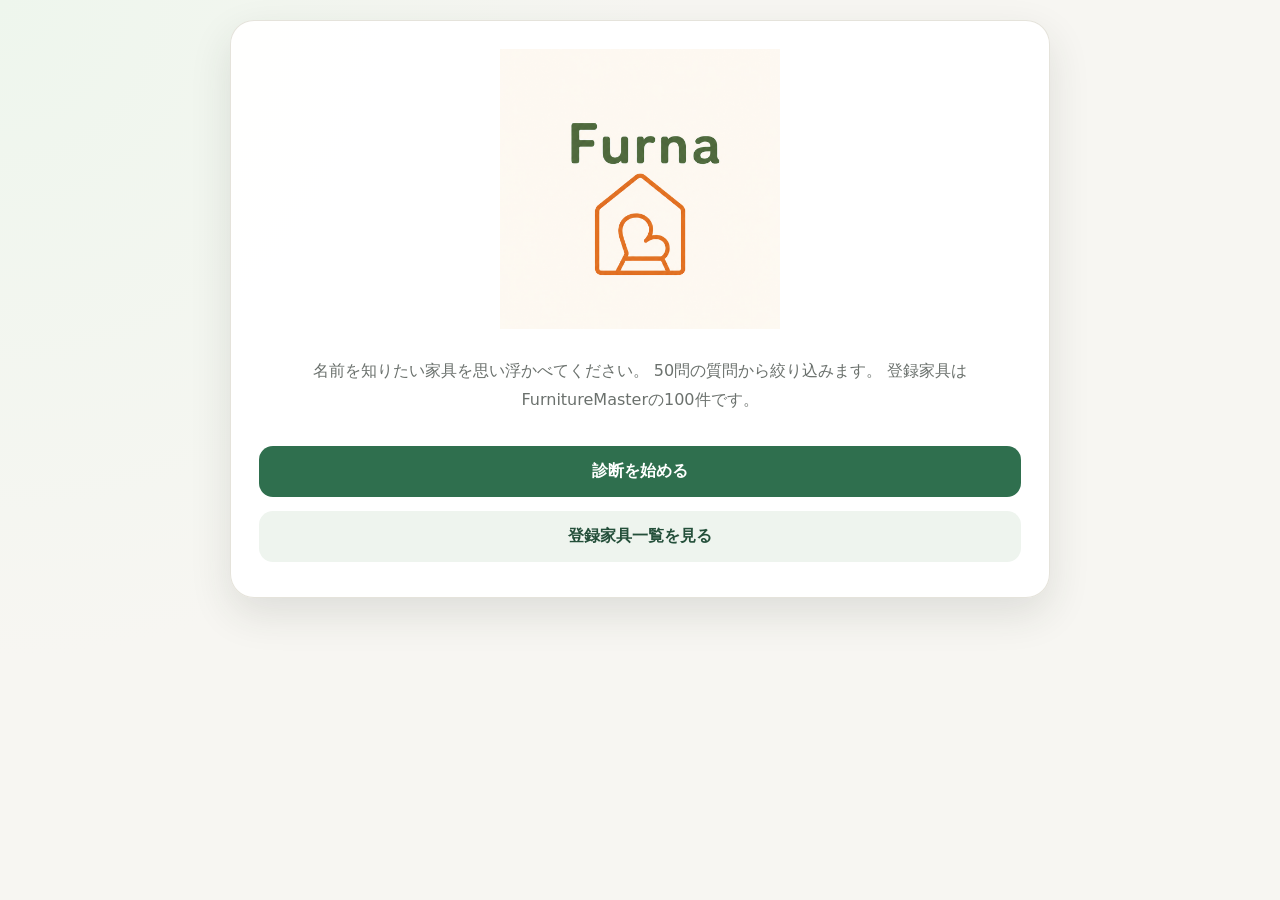
==== commit 75885602: "index.html" ====
--- a/index.html
+++ b/index.html
@@ -121,7 +121,7 @@
     <div style="text-align:center;">
 
       <img
-        src="images/image_0011.png"
+        src="images/image0011.png"
         alt="Furna"
         style="
           width:280px;
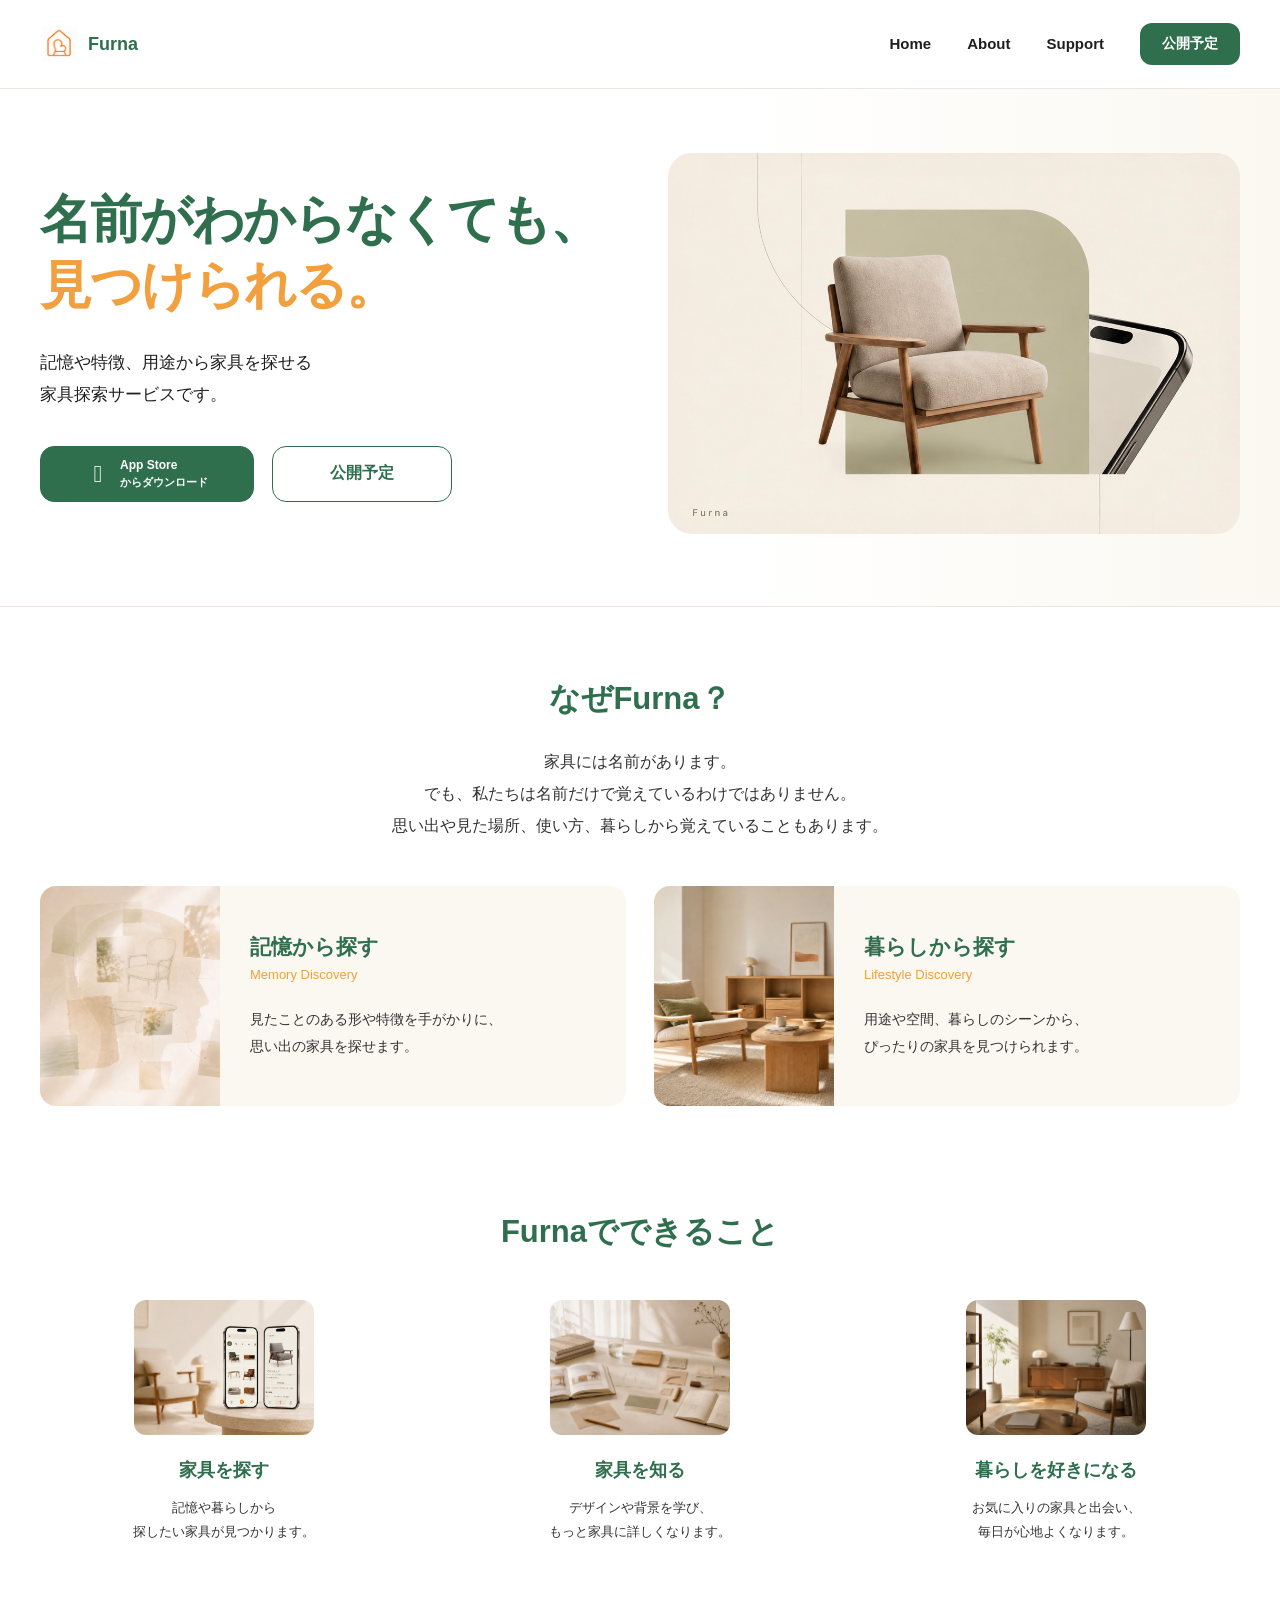
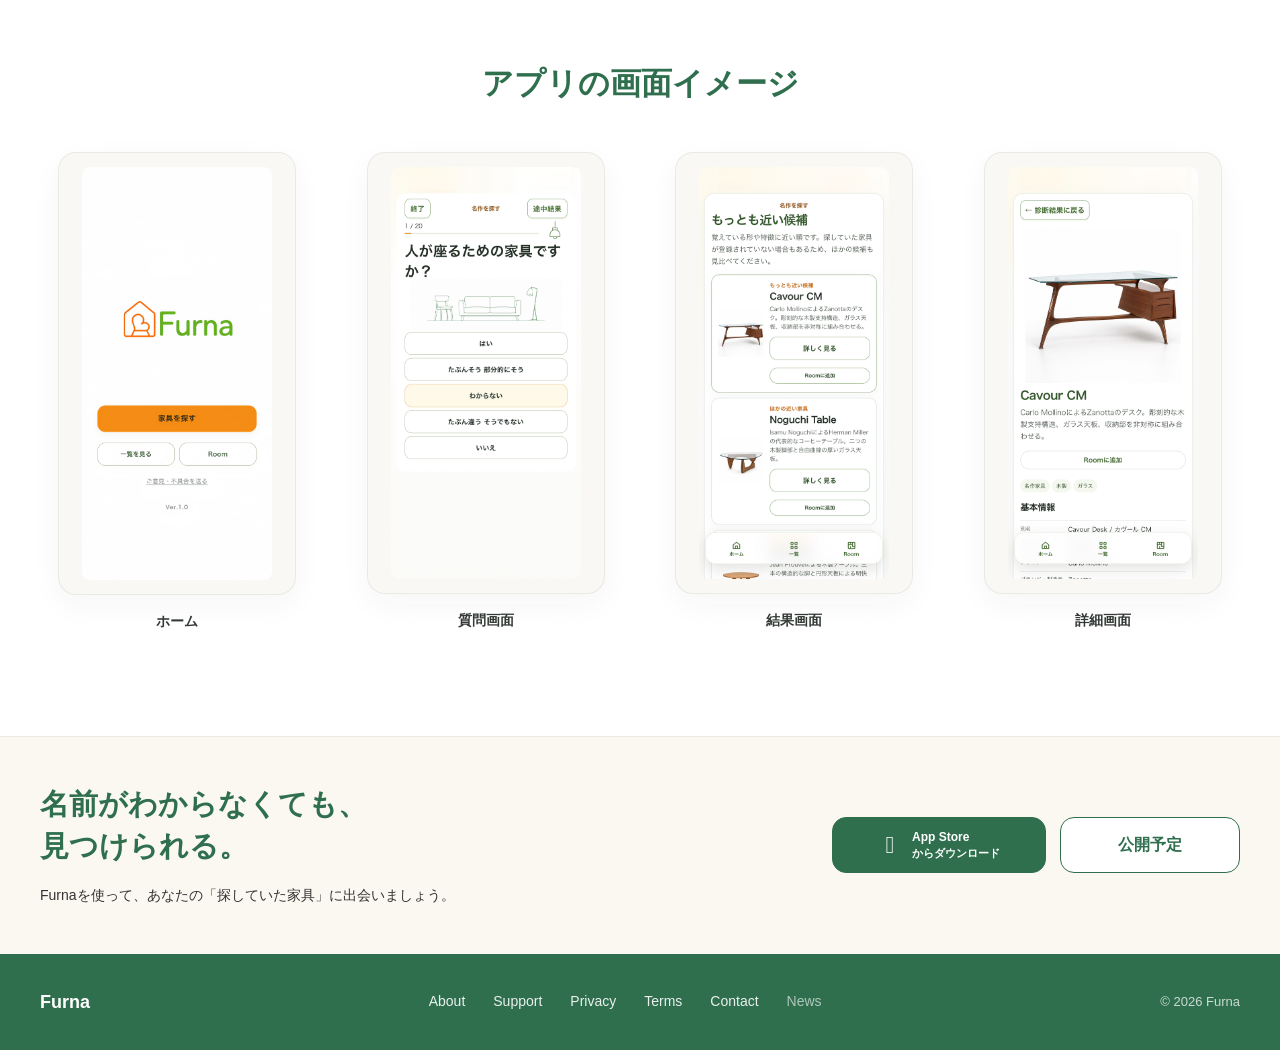
==== commit c8afd7da: "Create index.html" ====
--- a/index.html
+++ b/index.html
@@ -1,374 +1,544 @@
 <!DOCTYPE html>
 <html lang="ja">
+
 <head>
-  <meta charset="UTF-8" />
-  <meta name="viewport" content="width=device-width, initial-scale=1.0" />
-  <title>Furna</title>
-  <style>
-    :root {
-      --green: #2f6f4e;
-      --green-dark: #244f3a;
-      --orange: #f29f3d;
-      --cream: #f7f6f2;
-      --text: #26352c;
-      --muted: #6b716d;
-      --border: #e1ded5;
-      --card: #ffffff;
-    }
-    * { box-sizing: border-box; }
-    body {
-      font-family: -apple-system, BlinkMacSystemFont, "Hiragino Sans", "Yu Gothic", "YuGothic", system-ui, sans-serif;
-      background: radial-gradient(circle at top left, #eef6ed, var(--cream) 42%);
-      color: var(--text);
-      margin: 0;
-      min-height: 100vh;
-      padding: 20px;
-    }
-    .app {
-      max-width: 820px;
-      margin: 0 auto;
-      background: rgba(255,255,255,0.94);
-      padding: 28px;
-      border-radius: 24px;
-      box-shadow: 0 16px 42px rgba(38, 53, 44, 0.12);
-      border: 1px solid rgba(225,222,213,0.85);
-    }
-    h1 { margin: 0 0 12px; color: var(--green); letter-spacing: .02em; }
-    h2 { margin: 10px 0 18px; line-height: 1.45; }
-    p { line-height: 1.8; }
-    .lead { color: var(--muted); margin-bottom: 24px; }
-    button {
-      width: 100%;
-      margin: 7px 0;
-      padding: 15px 16px;
-      border: none;
-      border-radius: 14px;
-      background: var(--green);
-      color: white;
-      font-size: 16px;
-      font-weight: 700;
-      cursor: pointer;
-      transition: transform .08s ease, opacity .15s ease;
-    }
-    button:hover { opacity: .93; }
-    button:active { transform: translateY(1px); }
-    button.secondary { background: var(--orange); color: #2f2415; }
-    button.ghost { background: #eef4ee; color: var(--green-dark); }
-    .meta-row { display:flex; flex-wrap:wrap; gap:8px; margin: 12px 0; }
-    .pill {
-      display:inline-flex; align-items:center; gap:6px;
-      padding: 6px 10px; border-radius: 999px;
-      background: #eef4ee; color: var(--green-dark); font-size: 13px;
-    }
-    .card {
-      border: 1px solid var(--border);
-      border-radius: 18px;
-      padding: 16px;
-      margin: 14px 0;
-      background: #fffdfa;
-    }
-    .result-card { display: grid; grid-template-columns: 1fr; gap: 8px; }
-    .result-head { display:flex; justify-content:space-between; gap:12px; align-items:flex-start; }
-    .rank { color: var(--green); font-weight: 800; font-size: 18px; }
-    .percent { font-weight: 900; color: var(--green); font-size: 20px; white-space:nowrap; }
-    .muted { color: var(--muted); font-size: 14px; }
-    .progress-wrap { width:100%; height:10px; background:#e8e4da; border-radius:999px; overflow:hidden; margin: 14px 0 22px; }
-    .progress-bar { height:100%; background: var(--green); width:0%; transition: width .25s ease; }
-    .tag { display:inline-block; background:#f2efe7; color:#4b514c; border-radius:8px; padding:5px 8px; margin: 4px 4px 0 0; font-size:12px; }
-    .grid { display:grid; grid-template-columns: repeat(2, minmax(0,1fr)); gap:10px; }
-    .small { font-size: 13px; }
-    .top-actions { display:flex; gap:10px; }
-    .top-actions button { width:auto; flex:1; }
-    input { width:100%; padding:14px; border:1px solid var(--border); border-radius:12px; font-size:16px; margin:8px 0 14px; }
-    @media (max-width: 620px) {
-      body { padding: 12px; }
-      .app { padding: 20px; border-radius: 20px; }
-      .grid { grid-template-columns: 1fr; }
-      .result-head { flex-direction: column; }
-    }
-  </style>
+
+<meta charset="UTF-8">
+
+<meta
+    name="viewport"
+    content="width=device-width, initial-scale=1"
+>
+
+<title>Furna | 名前がわからなくても見つけられる家具探索サービス</title>
+
+<meta
+    name="description"
+    content="Furnaは、名前がわからない家具を、記憶や特徴、用途、暮らしを手がかりに探せる家具探索サービスです。"
+>
+
+<meta
+    name="robots"
+    content="index,follow"
+>
+
+<link
+    rel="canonical"
+    href="https://furna.jp/"
+>
+
+<meta
+    property="og:type"
+    content="website"
+>
+
+<meta
+    property="og:site_name"
+    content="Furna"
+>
+
+<meta
+    property="og:title"
+    content="Furna | 名前がわからなくても見つけられる家具探索サービス"
+>
+
+<meta
+    property="og:description"
+    content="名前がわからない家具を、記憶や特徴、用途、暮らしを手がかりに探せる家具探索サービスです。"
+>
+
+<meta
+    property="og:url"
+    content="https://furna.jp/"
+>
+
+<meta
+    property="og:image"
+    content="https://furna.jp/images/website-hero.PNG"
+>
+
+<meta
+    property="og:image:alt"
+    content="Furna 家具探索サービス"
+>
+
+<meta
+    name="twitter:card"
+    content="summary_large_image"
+>
+
+<meta
+    name="twitter:title"
+    content="Furna | 名前がわからなくても見つけられる家具探索サービス"
+>
+
+<meta
+    name="twitter:description"
+    content="名前がわからない家具を、記憶や特徴、用途、暮らしを手がかりに探せる家具探索サービスです。"
+>
+
+<meta
+    name="twitter:image"
+    content="https://furna.jp/images/website-hero.PNG"
+>
+
+<link rel="stylesheet" href="./v1/css/variables.css">
+<link rel="stylesheet" href="./v1/css/reset.css">
+<link rel="stylesheet" href="./v1/css/layout.css">
+<link rel="stylesheet" href="./v1/css/components.css?v=1.0.6">
+<link rel="stylesheet" href="./v1/css/pages.css?v=1.0.9">
+
 </head>
+
 <body>
-  <div class="app" id="app"></div>
-
-  <script>
-    const furnitures = [{"id": "F001", "category": "椅子", "name": "ラウンジチェア", "type": "一般名称", "description": "一人掛けのくつろぎ用椅子。ソファより軽く、ダイニングチェアより休息向き。", "tags": ["chair", "one_seat", "lounge", "relax", "low_seat", "living", "arm_optional"], "keywords": ["ラウンジチェア", "椅子", "一般名称", "chair", "one_seat", "lounge", "relax", "low_seat", "living", "arm_optional"]}, {"id": "F002", "category": "椅子", "name": "イージーチェア", "type": "一般名称", "description": "休息用の安楽椅子。背もたれ・座面に余裕がある。", "tags": ["chair", "one_seat", "relax", "soft", "high_back", "living"], "keywords": ["イージーチェア", "椅子", "一般名称", "chair", "one_seat", "relax", "soft", "high_back", "living"]}, {"id": "F003", "category": "椅子", "name": "アームチェア", "type": "一般名称", "description": "肘掛けのある一人掛け椅子。用途は幅広い。", "tags": ["chair", "one_seat", "arms", "general"], "keywords": ["アームチェア", "椅子", "一般名称", "chair", "one_seat", "arms", "general"]}, {"id": "F004", "category": "椅子", "name": "ダイニングチェア", "type": "一般名称", "description": "食卓で使う椅子。座面高めで食事・作業向き。", "tags": ["chair", "dining", "no_recline", "upright", "standard_height"], "keywords": ["ダイニングチェア", "椅子", "一般名称", "chair", "dining", "no_recline", "upright", "standard_height"]}, {"id": "F005", "category": "椅子", "name": "サイドチェア", "type": "一般名称", "description": "肘掛けのない簡素な椅子。ダイニングにも使われる。", "tags": ["chair", "no_arms", "dining", "general"], "keywords": ["サイドチェア", "椅子", "一般名称", "chair", "no_arms", "dining", "general"]}, {"id": "F006", "category": "椅子", "name": "ウィンザーチェア", "type": "一般名称", "description": "木製で細い棒状の背もたれを持つ伝統的な椅子。", "tags": ["chair", "wood", "spindle_back", "classic", "dining"], "keywords": ["ウィンザーチェア", "椅子", "一般名称", "chair", "wood", "spindle_back", "classic", "dining"]}, {"id": "F007", "category": "椅子", "name": "ロッキングチェア", "type": "一般名称", "description": "脚部が弧状で前後に揺れる椅子。", "tags": ["chair", "rocking", "relax", "classic", "living"], "keywords": ["ロッキングチェア", "椅子", "一般名称", "chair", "rocking", "relax", "classic", "living"]}, {"id": "F008", "category": "椅子", "name": "リクライニングチェア", "type": "一般名称", "description": "背もたれやフットレストの角度を変えられる椅子。", "tags": ["chair", "reclining", "relax", "mechanism", "footrest"], "keywords": ["リクライニングチェア", "椅子", "一般名称", "chair", "reclining", "relax", "mechanism", "footrest"]}, {"id": "F009", "category": "椅子", "name": "オットマン", "type": "一般名称", "description": "足置き用の低いスツール。単体で補助椅子にもなる。", "tags": ["footstool", "low", "ottoman", "living"], "keywords": ["オットマン", "椅子", "一般名称", "footstool", "low", "ottoman", "living"]}, {"id": "F010", "category": "椅子", "name": "スツール", "type": "一般名称", "description": "背もたれのない椅子。補助椅子として使いやすい。", "tags": ["chair", "no_back", "compact", "stool"], "keywords": ["スツール", "椅子", "一般名称", "chair", "no_back", "compact", "stool"]}, {"id": "F011", "category": "椅子", "name": "カウンターチェア", "type": "一般名称", "description": "カウンターや高いテーブル用の座面が高い椅子。", "tags": ["chair", "tall", "bar", "counter", "footrest"], "keywords": ["カウンターチェア", "椅子", "一般名称", "chair", "tall", "bar", "counter", "footrest"]}, {"id": "F012", "category": "椅子", "name": "ベンチ", "type": "一般名称", "description": "複数人で腰掛けられる横長の椅子。", "tags": ["seat", "multiple", "long", "bench"], "keywords": ["ベンチ", "椅子", "一般名称", "seat", "multiple", "long", "bench"]}, {"id": "F013", "category": "椅子", "name": "デイベッド", "type": "一般名称", "description": "ソファとベッドの中間のように横になれる家具。", "tags": ["sofa", "bed", "lounge", "lie_down", "long"], "keywords": ["デイベッド", "椅子", "一般名称", "sofa", "bed", "lounge", "lie_down", "long"]}, {"id": "F014", "category": "椅子", "name": "シェーズロング", "type": "一般名称", "description": "脚を伸ばして座れる長椅子。片側に背や肘があることが多い。", "tags": ["chair", "lounge", "lie_down", "long", "chaise"], "keywords": ["シェーズロング", "椅子", "一般名称", "chair", "lounge", "lie_down", "long", "chaise"]}, {"id": "F015", "category": "椅子", "name": "座椅子", "type": "一般名称", "description": "床座用の脚のない低い椅子。和室向き。", "tags": ["chair", "floor", "no_legs", "japanese", "low"], "keywords": ["座椅子", "椅子", "一般名称", "chair", "floor", "no_legs", "japanese", "low"]}, {"id": "F016", "category": "椅子", "name": "籐椅子／ラタンチェア", "type": "一般名称", "description": "ラタン素材を使った軽やかな椅子。", "tags": ["chair", "rattan", "natural", "light"], "keywords": ["籐椅子／ラタンチェア", "椅子", "一般名称", "chair", "rattan", "natural", "light"]}, {"id": "F017", "category": "椅子", "name": "パーソナルチェア", "type": "一般名称", "description": "個人でくつろぐための一人掛け椅子の総称。", "tags": ["chair", "one_seat", "relax", "living"], "keywords": ["パーソナルチェア", "椅子", "一般名称", "chair", "one_seat", "relax", "living"]}, {"id": "F018", "category": "椅子", "name": "アクセントチェア", "type": "一般名称", "description": "空間のポイントになる装飾性の高い一人掛け椅子。", "tags": ["chair", "one_seat", "decorative", "living"], "keywords": ["アクセントチェア", "椅子", "一般名称", "chair", "one_seat", "decorative", "living"]}, {"id": "F019", "category": "椅子", "name": "クラブチェア", "type": "一般名称", "description": "革張りなどで重厚感のある低めの安楽椅子。", "tags": ["chair", "leather", "low_seat", "arms", "classic", "relax"], "keywords": ["クラブチェア", "椅子", "一般名称", "chair", "leather", "low_seat", "arms", "classic", "relax"]}, {"id": "F020", "category": "椅子", "name": "バタフライチェア", "type": "一般名称", "description": "布や革を吊るような座面を持つ軽快な椅子。", "tags": ["chair", "folding", "canvas", "leather", "lounge"], "keywords": ["バタフライチェア", "椅子", "一般名称", "chair", "folding", "canvas", "leather", "lounge"]}, {"id": "F021", "category": "名作椅子", "name": "CH24／Yチェア", "type": "名作家具", "description": "曲線的な木製フレームとY字の背、ペーパーコード座面の椅子。", "tags": ["chair", "wood", "paper_cord", "nordic", "dining", "iconic", "curved", "y_back"], "keywords": ["CH24／Yチェア", "名作椅子", "名作家具", "chair", "wood", "paper_cord", "nordic", "dining", "iconic", "curved", "y_back"]}, {"id": "F022", "category": "名作椅子", "name": "J39 モーエンセンチェア", "type": "名作家具", "description": "素朴な木製フレームとペーパーコード座面のシェーカースタイル系椅子。", "tags": ["chair", "wood", "paper_cord", "nordic", "dining", "simple"], "keywords": ["J39 モーエンセンチェア", "名作椅子", "名作家具", "chair", "wood", "paper_cord", "nordic", "dining", "simple"]}, {"id": "F023", "category": "名作椅子", "name": "セブンチェア", "type": "名作家具", "description": "成形合板の一体的な背座と細い脚を持つ軽快な椅子。", "tags": ["chair", "plywood", "stackable", "nordic", "dining", "iconic"], "keywords": ["セブンチェア", "名作椅子", "名作家具", "chair", "plywood", "stackable", "nordic", "dining", "iconic"]}, {"id": "F024", "category": "名作椅子", "name": "アントチェア", "type": "名作家具", "description": "蟻のような細いくびれを持つ成形合板椅子。", "tags": ["chair", "plywood", "stackable", "nordic", "three_legs", "iconic"], "keywords": ["アントチェア", "名作椅子", "名作家具", "chair", "plywood", "stackable", "nordic", "three_legs", "iconic"]}, {"id": "F025", "category": "名作椅子", "name": "シェルチェア CH07", "type": "名作家具", "description": "大きな曲面の座と背、三本脚が特徴のラウンジチェア。", "tags": ["chair", "wood", "plywood", "lounge", "three_legs", "iconic", "curved"], "keywords": ["シェルチェア CH07", "名作椅子", "名作家具", "chair", "wood", "plywood", "lounge", "three_legs", "iconic", "curved"]}, {"id": "F026", "category": "名作椅子", "name": "PK22", "type": "名作家具", "description": "低く水平なライン、籐や革座面、スチール脚のラウンジチェア。", "tags": ["chair", "lounge", "low_seat", "steel", "rattan", "leather", "modern"], "keywords": ["PK22", "名作椅子", "名作家具", "chair", "lounge", "low_seat", "steel", "rattan", "leather", "modern"]}, {"id": "F027", "category": "名作椅子", "name": "LC2 アームチェア", "type": "名作家具", "description": "外側のスチールフレームと箱型クッションのモダンな一人掛け。", "tags": ["chair", "sofa", "one_seat", "steel", "leather", "modern", "boxy"], "keywords": ["LC2 アームチェア", "名作椅子", "名作家具", "chair", "sofa", "one_seat", "steel", "leather", "modern", "boxy"]}, {"id": "F028", "category": "名作椅子", "name": "LC4 シェーズロング", "type": "名作家具", "description": "寝椅子型で身体を預ける曲線的なリクライニング家具。", "tags": ["chair", "chaise", "lounge", "lie_down", "steel", "leather", "iconic"], "keywords": ["LC4 シェーズロング", "名作椅子", "名作家具", "chair", "chaise", "lounge", "lie_down", "steel", "leather", "iconic"]}, {"id": "F029", "category": "名作椅子", "name": "バルセロナチェア", "type": "名作家具", "description": "X字脚と革クッションが特徴の格式あるラウンジチェア。", "tags": ["chair", "lounge", "leather", "steel", "x_leg", "iconic"], "keywords": ["バルセロナチェア", "名作椅子", "名作家具", "chair", "lounge", "leather", "steel", "x_leg", "iconic"]}, {"id": "F030", "category": "名作椅子", "name": "イームズ ラウンジチェア", "type": "名作家具", "description": "成形合板シェルと革クッション、オットマンを伴う安楽椅子。", "tags": ["chair", "lounge", "leather", "plywood", "ottoman", "iconic", "relax"], "keywords": ["イームズ ラウンジチェア", "名作椅子", "名作家具", "chair", "lounge", "leather", "plywood", "ottoman", "iconic", "relax"]}, {"id": "F031", "category": "名作椅子", "name": "イームズ シェルチェア", "type": "名作家具", "description": "樹脂またはFRPの一体成形シェルを持つ椅子。", "tags": ["chair", "plastic", "shell", "modern", "dining"], "keywords": ["イームズ シェルチェア", "名作椅子", "名作家具", "chair", "plastic", "shell", "modern", "dining"]}, {"id": "F032", "category": "名作椅子", "name": "パントンチェア", "type": "名作家具", "description": "S字形の一体成形プラスチック椅子。", "tags": ["chair", "plastic", "cantilever", "s_shape", "iconic"], "keywords": ["パントンチェア", "名作椅子", "名作家具", "chair", "plastic", "cantilever", "s_shape", "iconic"]}, {"id": "F033", "category": "名作椅子", "name": "トーネット No.14", "type": "名作家具", "description": "曲げ木と籐張り座面のカフェチェア。", "tags": ["chair", "bentwood", "rattan", "cafe", "classic", "iconic"], "keywords": ["トーネット No.14", "名作椅子", "名作家具", "chair", "bentwood", "rattan", "cafe", "classic", "iconic"]}, {"id": "F034", "category": "名作椅子", "name": "マルセル・ブロイヤー チェスカチェア", "type": "名作家具", "description": "カンチレバー脚、籐張り、チューブスチールの椅子。", "tags": ["chair", "cantilever", "steel", "rattan", "dining", "modern"], "keywords": ["マルセル・ブロイヤー チェスカチェア", "名作椅子", "名作家具", "chair", "cantilever", "steel", "rattan", "dining", "modern"]}, {"id": "F035", "category": "名作椅子", "name": "ヒルハウスチェア", "type": "名作家具", "description": "非常に高い格子状背もたれを持つ装飾的な椅子。", "tags": ["chair", "high_back", "wood", "grid", "decorative", "iconic"], "keywords": ["ヒルハウスチェア", "名作椅子", "名作家具", "chair", "high_back", "wood", "grid", "decorative", "iconic"]}, {"id": "F036", "category": "ソファ", "name": "一人掛けソファ", "type": "一般名称", "description": "ソファの構造を持つ一人用の椅子。", "tags": ["sofa", "one_seat", "soft", "arms", "living"], "keywords": ["一人掛けソファ", "ソファ", "一般名称", "sofa", "one_seat", "soft", "arms", "living"]}, {"id": "F037", "category": "ソファ", "name": "二人掛けソファ", "type": "一般名称", "description": "二人で座る標準的なソファ。", "tags": ["sofa", "two_seat", "living", "soft"], "keywords": ["二人掛けソファ", "ソファ", "一般名称", "sofa", "two_seat", "living", "soft"]}, {"id": "F038", "category": "ソファ", "name": "三人掛けソファ", "type": "一般名称", "description": "三人程度で座る横長のソファ。", "tags": ["sofa", "three_seat", "living", "long"], "keywords": ["三人掛けソファ", "ソファ", "一般名称", "sofa", "three_seat", "living", "long"]}, {"id": "F039", "category": "ソファ", "name": "カウチソファ", "type": "一般名称", "description": "足を伸ばせる片側長めのソファ。", "tags": ["sofa", "chaise", "long", "living", "lie_down"], "keywords": ["カウチソファ", "ソファ", "一般名称", "sofa", "chaise", "long", "living", "lie_down"]}, {"id": "F040", "category": "ソファ", "name": "コーナーソファ", "type": "一般名称", "description": "L字やコーナー配置に適したソファ。", "tags": ["sofa", "l_shape", "corner", "living"], "keywords": ["コーナーソファ", "ソファ", "一般名称", "sofa", "l_shape", "corner", "living"]}, {"id": "F041", "category": "ソファ", "name": "ソファベッド", "type": "一般名称", "description": "ベッドとしても使える変形ソファ。", "tags": ["sofa", "bed", "convertible", "living"], "keywords": ["ソファベッド", "ソファ", "一般名称", "sofa", "bed", "convertible", "living"]}, {"id": "F042", "category": "ソファ", "name": "ローソファ", "type": "一般名称", "description": "座面が低く床に近いソファ。", "tags": ["sofa", "low_seat", "floor", "living", "japanese"], "keywords": ["ローソファ", "ソファ", "一般名称", "sofa", "low_seat", "floor", "living", "japanese"]}, {"id": "F043", "category": "ソファ", "name": "ベンチソファ", "type": "一般名称", "description": "背や肘が控えめなベンチ状ソファ。", "tags": ["sofa", "bench", "long", "simple"], "keywords": ["ベンチソファ", "ソファ", "一般名称", "sofa", "bench", "long", "simple"]}, {"id": "F044", "category": "ソファ", "name": "モジュールソファ", "type": "一般名称", "description": "複数ユニットを組み合わせるソファ。", "tags": ["sofa", "module", "customizable", "living"], "keywords": ["モジュールソファ", "ソファ", "一般名称", "sofa", "module", "customizable", "living"]}, {"id": "F045", "category": "ソファ", "name": "ラブソファ", "type": "一般名称", "description": "二人用の小ぶりなソファ。", "tags": ["sofa", "two_seat", "compact", "living"], "keywords": ["ラブソファ", "ソファ", "一般名称", "sofa", "two_seat", "compact", "living"]}, {"id": "F046", "category": "テーブル", "name": "コーヒーテーブル", "type": "一般名称", "description": "ソファ前に置く低めのテーブル。", "tags": ["table", "low", "living", "coffee"], "keywords": ["コーヒーテーブル", "テーブル", "一般名称", "table", "low", "living", "coffee"]}, {"id": "F047", "category": "テーブル", "name": "ローテーブル", "type": "一般名称", "description": "床座やソファ前に使う低いテーブル。", "tags": ["table", "low", "living", "japanese"], "keywords": ["ローテーブル", "テーブル", "一般名称", "table", "low", "living", "japanese"]}, {"id": "F048", "category": "テーブル", "name": "センターテーブル", "type": "一般名称", "description": "リビング中央に置くテーブル。", "tags": ["table", "low", "living", "center"], "keywords": ["センターテーブル", "テーブル", "一般名称", "table", "low", "living", "center"]}, {"id": "F049", "category": "テーブル", "name": "サイドテーブル", "type": "一般名称", "description": "ソファやベッド横に置く小型テーブル。", "tags": ["table", "small", "side", "living", "bedroom"], "keywords": ["サイドテーブル", "テーブル", "一般名称", "table", "small", "side", "living", "bedroom"]}, {"id": "F050", "category": "テーブル", "name": "ネストテーブル", "type": "一般名称", "description": "大中小を入れ子に収納できるテーブル。", "tags": ["table", "nesting", "small", "set"], "keywords": ["ネストテーブル", "テーブル", "一般名称", "table", "nesting", "small", "set"]}, {"id": "F051", "category": "テーブル", "name": "コンソールテーブル", "type": "一般名称", "description": "壁付けや玄関に置く奥行き浅めの飾り台。", "tags": ["table", "narrow", "wall", "entry", "display"], "keywords": ["コンソールテーブル", "テーブル", "一般名称", "table", "narrow", "wall", "entry", "display"]}, {"id": "F052", "category": "テーブル", "name": "ダイニングテーブル", "type": "一般名称", "description": "食事用の高さのあるテーブル。", "tags": ["table", "dining", "standard_height"], "keywords": ["ダイニングテーブル", "テーブル", "一般名称", "table", "dining", "standard_height"]}, {"id": "F053", "category": "テーブル", "name": "エクステンションテーブル", "type": "一般名称", "description": "天板を伸長できるテーブル。", "tags": ["table", "dining", "extendable"], "keywords": ["エクステンションテーブル", "テーブル", "一般名称", "table", "dining", "extendable"]}, {"id": "F054", "category": "テーブル", "name": "バタフライテーブル", "type": "一般名称", "description": "折りたたみ天板を広げられるテーブル。", "tags": ["table", "folding", "extendable", "compact"], "keywords": ["バタフライテーブル", "テーブル", "一般名称", "table", "folding", "extendable", "compact"]}, {"id": "F055", "category": "テーブル", "name": "ドロップリーフテーブル", "type": "一般名称", "description": "左右の天板を垂らして収納できるテーブル。", "tags": ["table", "folding", "classic", "extendable"], "keywords": ["ドロップリーフテーブル", "テーブル", "一般名称", "table", "folding", "classic", "extendable"]}, {"id": "F056", "category": "テーブル", "name": "ラウンドテーブル", "type": "一般名称", "description": "円形のテーブル。", "tags": ["table", "round", "dining", "living"], "keywords": ["ラウンドテーブル", "テーブル", "一般名称", "table", "round", "dining", "living"]}, {"id": "F057", "category": "テーブル", "name": "カフェテーブル", "type": "一般名称", "description": "小ぶりで軽食・喫茶向きのテーブル。", "tags": ["table", "small", "cafe", "round"], "keywords": ["カフェテーブル", "テーブル", "一般名称", "table", "small", "cafe", "round"]}, {"id": "F058", "category": "テーブル", "name": "座卓", "type": "一般名称", "description": "和室で床座に使う低いテーブル。", "tags": ["table", "low", "japanese", "tatami"], "keywords": ["座卓", "テーブル", "一般名称", "table", "low", "japanese", "tatami"]}, {"id": "F059", "category": "名作テーブル", "name": "イサム・ノグチ コーヒーテーブル", "type": "名作家具", "description": "有機的な木製脚とガラス天板の彫刻的テーブル。", "tags": ["table", "coffee", "glass", "wood", "organic", "iconic"], "keywords": ["イサム・ノグチ コーヒーテーブル", "名作テーブル", "名作家具", "table", "coffee", "glass", "wood", "organic", "iconic"]}, {"id": "F060", "category": "名作テーブル", "name": "チューリップテーブル", "type": "名作家具", "description": "一本脚のペデスタルベースを持つ丸型・楕円型テーブル。", "tags": ["table", "pedestal", "round", "modern", "iconic"], "keywords": ["チューリップテーブル", "名作テーブル", "名作家具", "table", "pedestal", "round", "modern", "iconic"]}, {"id": "F061", "category": "収納", "name": "チェスト", "type": "一般名称", "description": "引き出し収納家具。衣類や小物をしまう。", "tags": ["storage", "drawers", "clothes", "bedroom"], "keywords": ["チェスト", "収納", "一般名称", "storage", "drawers", "clothes", "bedroom"]}, {"id": "F062", "category": "収納", "name": "キャビネット", "type": "一般名称", "description": "扉や引き出し付きの箱型収納。", "tags": ["storage", "cabinet", "doors", "general"], "keywords": ["キャビネット", "収納", "一般名称", "storage", "cabinet", "doors", "general"]}, {"id": "F063", "category": "収納", "name": "サイドボード", "type": "一般名称", "description": "横長で腰高の収納家具。食器や雑貨を収納。", "tags": ["storage", "sideboard", "long", "low", "dining", "living"], "keywords": ["サイドボード", "収納", "一般名称", "storage", "sideboard", "long", "low", "dining", "living"]}, {"id": "F064", "category": "収納", "name": "リビングボード", "type": "一般名称", "description": "リビング用の横長収納家具。", "tags": ["storage", "living", "long", "low"], "keywords": ["リビングボード", "収納", "一般名称", "storage", "living", "long", "low"]}, {"id": "F065", "category": "収納", "name": "テレビボード", "type": "一般名称", "description": "テレビを置くための横長収納家具。", "tags": ["storage", "tv", "long", "low", "living"], "keywords": ["テレビボード", "収納", "一般名称", "storage", "tv", "long", "low", "living"]}, {"id": "F066", "category": "収納", "name": "シェルフ", "type": "一般名称", "description": "オープン棚。見せる収納に向く。", "tags": ["storage", "shelf", "open", "display"], "keywords": ["シェルフ", "収納", "一般名称", "storage", "shelf", "open", "display"]}, {"id": "F067", "category": "収納", "name": "ブックシェルフ", "type": "一般名称", "description": "本を収納する棚。", "tags": ["storage", "bookshelf", "book", "open"], "keywords": ["ブックシェルフ", "収納", "一般名称", "storage", "bookshelf", "book", "open"]}, {"id": "F068", "category": "収納", "name": "オープンラック", "type": "一般名称", "description": "背板や扉が少ない開放的な棚。", "tags": ["storage", "rack", "open"], "keywords": ["オープンラック", "収納", "一般名称", "storage", "rack", "open"]}, {"id": "F069", "category": "収納", "name": "キューブボックス", "type": "一般名称", "description": "正方形ユニット型の収納。", "tags": ["storage", "cube", "module", "compact"], "keywords": ["キューブボックス", "収納", "一般名称", "storage", "cube", "module", "compact"]}, {"id": "F070", "category": "収納", "name": "ワゴン", "type": "一般名称", "description": "キャスター付きの移動収納。", "tags": ["storage", "wagon", "casters", "mobile"], "keywords": ["ワゴン", "収納", "一般名称", "storage", "wagon", "casters", "mobile"]}, {"id": "F071", "category": "収納", "name": "トランク／収納ボックス", "type": "一般名称", "description": "蓋付き箱型収納。", "tags": ["storage", "box", "lid", "portable"], "keywords": ["トランク／収納ボックス", "収納", "一般名称", "storage", "box", "lid", "portable"]}, {"id": "F072", "category": "収納", "name": "ラタンバスケット", "type": "一般名称", "description": "ラタン素材のかご収納。", "tags": ["storage", "basket", "rattan", "natural"], "keywords": ["ラタンバスケット", "収納", "一般名称", "storage", "basket", "rattan", "natural"]}, {"id": "F073", "category": "収納", "name": "ランドリーバスケット", "type": "一般名称", "description": "洗濯物を入れるかご。", "tags": ["storage", "basket", "laundry"], "keywords": ["ランドリーバスケット", "収納", "一般名称", "storage", "basket", "laundry"]}, {"id": "F074", "category": "収納", "name": "ハンガーラック", "type": "一般名称", "description": "衣類を掛けるためのラック。", "tags": ["storage", "clothes", "hanger", "open"], "keywords": ["ハンガーラック", "収納", "一般名称", "storage", "clothes", "hanger", "open"]}, {"id": "F075", "category": "収納", "name": "ワードローブ", "type": "一般名称", "description": "衣類を掛けたりしまったりする大型収納。", "tags": ["storage", "clothes", "wardrobe", "tall", "doors"], "keywords": ["ワードローブ", "収納", "一般名称", "storage", "clothes", "wardrobe", "tall", "doors"]}, {"id": "F076", "category": "収納", "name": "カップボード", "type": "一般名称", "description": "食器棚。キッチン・ダイニング用。", "tags": ["storage", "kitchen", "dish", "tall"], "keywords": ["カップボード", "収納", "一般名称", "storage", "kitchen", "dish", "tall"]}, {"id": "F077", "category": "収納", "name": "飾り棚／ディスプレイキャビネット", "type": "一般名称", "description": "ガラス扉などで飾る収納。", "tags": ["storage", "display", "glass", "doors"], "keywords": ["飾り棚／ディスプレイキャビネット", "収納", "一般名称", "storage", "display", "glass", "doors"]}, {"id": "F078", "category": "収納", "name": "書類キャビネット", "type": "一般名称", "description": "書類やバインダーを収納する家具。", "tags": ["storage", "file", "papers", "office"], "keywords": ["書類キャビネット", "収納", "一般名称", "storage", "file", "papers", "office"]}, {"id": "F079", "category": "収納", "name": "ベッド下収納", "type": "一般名称", "description": "ベッド下に入れる低い収納。", "tags": ["storage", "under_bed", "low"], "keywords": ["ベッド下収納", "収納", "一般名称", "storage", "under_bed", "low"]}, {"id": "F080", "category": "収納", "name": "スリムストッカー", "type": "一般名称", "description": "隙間に置ける細長い収納。", "tags": ["storage", "slim", "narrow", "kitchen"], "keywords": ["スリムストッカー", "収納", "一般名称", "storage", "slim", "narrow", "kitchen"]}, {"id": "F081", "category": "ベッド", "name": "ベッドフレーム", "type": "一般名称", "description": "マットレスを載せる寝具の骨組み。", "tags": ["bed", "frame", "sleep"], "keywords": ["ベッドフレーム", "ベッド", "一般名称", "bed", "frame", "sleep"]}, {"id": "F082", "category": "ベッド", "name": "すのこベッド", "type": "一般名称", "description": "通気性のよいすのこ床板のベッド。", "tags": ["bed", "slatted", "wood"], "keywords": ["すのこベッド", "ベッド", "一般名称", "bed", "slatted", "wood"]}, {"id": "F083", "category": "ベッド", "name": "収納付きベッド", "type": "一般名称", "description": "引き出しや跳ね上げ収納のあるベッド。", "tags": ["bed", "storage", "drawers"], "keywords": ["収納付きベッド", "ベッド", "一般名称", "bed", "storage", "drawers"]}, {"id": "F084", "category": "ベッド", "name": "ロフトベッド", "type": "一般名称", "description": "寝床を高く上げ、下を活用できるベッド。", "tags": ["bed", "tall", "loft", "space_saving"], "keywords": ["ロフトベッド", "ベッド", "一般名称", "bed", "tall", "loft", "space_saving"]}, {"id": "F085", "category": "ベッド", "name": "二段ベッド", "type": "一般名称", "description": "上下二段のベッド。", "tags": ["bed", "bunk", "two_level"], "keywords": ["二段ベッド", "ベッド", "一般名称", "bed", "bunk", "two_level"]}, {"id": "F086", "category": "デスク", "name": "デスク", "type": "一般名称", "description": "作業や勉強用の机。", "tags": ["desk", "work", "office"], "keywords": ["デスク", "デスク", "一般名称", "desk", "work", "office"]}, {"id": "F087", "category": "デスク", "name": "ライティングビューロー", "type": "一般名称", "description": "扉を開くと書き物机になる収納家具。", "tags": ["desk", "storage", "classic", "folding"], "keywords": ["ライティングビューロー", "デスク", "一般名称", "desk", "storage", "classic", "folding"]}, {"id": "F088", "category": "デスク", "name": "ドレッサー", "type": "一般名称", "description": "鏡付きの化粧台。", "tags": ["desk", "mirror", "vanity", "bedroom"], "keywords": ["ドレッサー", "デスク", "一般名称", "desk", "mirror", "vanity", "bedroom"]}, {"id": "F089", "category": "デスク", "name": "スタンディングデスク", "type": "一般名称", "description": "立って作業できる高さの机。", "tags": ["desk", "tall", "work", "adjustable"], "keywords": ["スタンディングデスク", "デスク", "一般名称", "desk", "tall", "work", "adjustable"]}, {"id": "F090", "category": "デスク", "name": "PCデスク", "type": "一般名称", "description": "パソコン作業向きの机。", "tags": ["desk", "computer", "work"], "keywords": ["PCデスク", "デスク", "一般名称", "desk", "computer", "work"]}, {"id": "F091", "category": "照明", "name": "フロアランプ", "type": "一般名称", "description": "床置きの照明。", "tags": ["lighting", "floor", "living"], "keywords": ["フロアランプ", "照明", "一般名称", "lighting", "floor", "living"]}, {"id": "F092", "category": "照明", "name": "テーブルランプ", "type": "一般名称", "description": "卓上用の照明。", "tags": ["lighting", "table", "small"], "keywords": ["テーブルランプ", "照明", "一般名称", "lighting", "table", "small"]}, {"id": "F093", "category": "照明", "name": "ペンダントライト", "type": "一般名称", "description": "天井から吊るす照明。", "tags": ["lighting", "ceiling", "pendant"], "keywords": ["ペンダントライト", "照明", "一般名称", "lighting", "ceiling", "pendant"]}, {"id": "F094", "category": "照明", "name": "シャンデリア", "type": "一般名称", "description": "装飾的な多灯照明。", "tags": ["lighting", "ceiling", "decorative", "classical"], "keywords": ["シャンデリア", "照明", "一般名称", "lighting", "ceiling", "decorative", "classical"]}, {"id": "F095", "category": "その他", "name": "パーテーション", "type": "一般名称", "description": "空間を仕切る家具。", "tags": ["partition", "screen", "room_divider"], "keywords": ["パーテーション", "その他", "一般名称", "partition", "screen", "room_divider"]}, {"id": "F096", "category": "その他", "name": "屏風", "type": "一般名称", "description": "和風の折りたたみ式間仕切り。", "tags": ["partition", "folding", "japanese", "decorative"], "keywords": ["屏風", "その他", "一般名称", "partition", "folding", "japanese", "decorative"]}, {"id": "F097", "category": "その他", "name": "コートスタンド", "type": "一般名称", "description": "上着や帽子を掛けるスタンド。", "tags": ["storage", "coat", "hanger", "entry"], "keywords": ["コートスタンド", "その他", "一般名称", "storage", "coat", "hanger", "entry"]}, {"id": "F098", "category": "その他", "name": "マガジンラック", "type": "一般名称", "description": "雑誌を立てて収納するラック。", "tags": ["storage", "magazine", "rack", "living"], "keywords": ["マガジンラック", "その他", "一般名称", "storage", "magazine", "rack", "living"]}, {"id": "F099", "category": "その他", "name": "ミラー", "type": "一般名称", "description": "姿見や壁掛け鏡。", "tags": ["mirror", "decorative", "wall", "floor"], "keywords": ["ミラー", "その他", "一般名称", "mirror", "decorative", "wall", "floor"]}, {"id": "F100", "category": "その他", "name": "プランタースタンド", "type": "一般名称", "description": "植物を飾る台。", "tags": ["stand", "plant", "display"], "keywords": ["プランタースタンド", "その他", "一般名称", "stand", "plant", "display"]}];
-    const questions = [{"id": "Q001", "text": "これは座るための家具ですか？", "featureKey": "is_seating", "positiveTags": ["chair", "seat", "sofa"], "negativeTags": ["table", "storage", "lighting", "bed", "desk"], "weight": 2.0, "group": "大分類"}, {"id": "Q002", "text": "一人で使う家具ですか？", "featureKey": "is_one_person", "positiveTags": ["one_seat", "chair"], "negativeTags": ["multiple", "two_seat", "three_seat", "long"], "weight": 1.6, "group": "利用人数"}, {"id": "Q003", "text": "複数人で座る家具ですか？", "featureKey": "is_multi_seat", "positiveTags": ["multiple", "two_seat", "three_seat", "sofa", "bench"], "negativeTags": ["one_seat"], "weight": 1.6, "group": "利用人数"}, {"id": "Q004", "text": "食事をする場面で使う家具ですか？", "featureKey": "is_dining_use", "positiveTags": ["dining", "cafe", "standard_height"], "negativeTags": ["lounge", "relax", "low_seat", "bedroom"], "weight": 1.8, "group": "用途"}, {"id": "Q005", "text": "くつろぐ・休むための家具ですか？", "featureKey": "is_relax_use", "positiveTags": ["relax", "lounge", "living", "soft"], "negativeTags": ["dining", "work", "office"], "weight": 1.8, "group": "用途"}, {"id": "Q006", "text": "床に近い低い家具ですか？", "featureKey": "is_low", "positiveTags": ["low", "low_seat", "floor", "japanese"], "negativeTags": ["tall", "standard_height", "counter"], "weight": 1.5, "group": "高さ"}, {"id": "Q007", "text": "座面はダイニングチェア程度の高さですか？", "featureKey": "is_standard_seat", "positiveTags": ["standard_height", "dining"], "negativeTags": ["low_seat", "floor", "tall"], "weight": 1.3, "group": "高さ"}, {"id": "Q008", "text": "背もたれがありますか？", "featureKey": "has_back", "positiveTags": ["chair", "sofa", "high_back", "spindle_back"], "negativeTags": ["stool", "ottoman", "table"], "weight": 1.2, "group": "形状"}, {"id": "Q009", "text": "肘掛けがありますか？", "featureKey": "has_arms", "positiveTags": ["arms", "arm_optional", "sofa"], "negativeTags": ["no_arms"], "weight": 1.3, "group": "形状"}, {"id": "Q010", "text": "背もたれはかなり高いですか？", "featureKey": "has_high_back", "positiveTags": ["high_back"], "negativeTags": ["low_back", "stool", "no_back"], "weight": 1.4, "group": "形状"}, {"id": "Q011", "text": "背もたれに細い棒が並んでいますか？", "featureKey": "has_spindle", "positiveTags": ["spindle_back", "windsor"], "negativeTags": ["solid_back", "shell"], "weight": 1.8, "group": "形状"}, {"id": "Q012", "text": "背もたれがY字に見えますか？", "featureKey": "has_y_back", "positiveTags": ["y_back"], "negativeTags": ["spindle_back", "solid_back"], "weight": 2.5, "group": "識別特徴"}, {"id": "Q013", "text": "脚が揺りかごのように弧を描いていますか？", "featureKey": "is_rocking", "positiveTags": ["rocking"], "negativeTags": ["standard_legs", "casters"], "weight": 2.2, "group": "機構"}, {"id": "Q014", "text": "角度を変えてリクライニングできますか？", "featureKey": "is_reclining", "positiveTags": ["reclining", "mechanism"], "negativeTags": ["fixed"], "weight": 2.0, "group": "機構"}, {"id": "Q015", "text": "足を伸ばして横になれそうですか？", "featureKey": "can_lie_down", "positiveTags": ["lie_down", "chaise", "bed", "long"], "negativeTags": ["upright", "dining"], "weight": 2.0, "group": "用途"}, {"id": "Q016", "text": "足置きだけのような低い家具ですか？", "featureKey": "is_footstool", "positiveTags": ["footstool", "ottoman"], "negativeTags": ["chair", "sofa", "table"], "weight": 2.0, "group": "用途"}, {"id": "Q017", "text": "背もたれがありませんか？", "featureKey": "no_back", "positiveTags": ["no_back", "stool", "ottoman"], "negativeTags": ["chair", "sofa", "high_back"], "weight": 1.8, "group": "形状"}, {"id": "Q018", "text": "カウンター用の高い椅子に見えますか？", "featureKey": "is_counter_height", "positiveTags": ["counter", "bar", "tall", "footrest"], "negativeTags": ["low_seat", "dining"], "weight": 2.0, "group": "高さ"}, {"id": "Q019", "text": "木材が主素材ですか？", "featureKey": "material_wood", "positiveTags": ["wood", "bentwood", "plywood"], "negativeTags": ["plastic", "steel", "glass"], "weight": 1.3, "group": "素材"}, {"id": "Q020", "text": "ラタン・籐・編み素材が使われていますか？", "featureKey": "material_rattan", "positiveTags": ["rattan", "basket", "natural"], "negativeTags": ["plastic", "metal", "glass"], "weight": 1.8, "group": "素材"}, {"id": "Q021", "text": "ペーパーコードの座面に見えますか？", "featureKey": "material_paper_cord", "positiveTags": ["paper_cord"], "negativeTags": ["rattan", "upholstery", "plastic"], "weight": 2.2, "group": "素材"}, {"id": "Q022", "text": "革張りに見えますか？", "featureKey": "material_leather", "positiveTags": ["leather"], "negativeTags": ["fabric", "wood", "rattan"], "weight": 1.6, "group": "素材"}, {"id": "Q023", "text": "布張り・クッション性が強いですか？", "featureKey": "material_fabric_soft", "positiveTags": ["soft", "upholstery", "sofa"], "negativeTags": ["wood", "plastic", "steel"], "weight": 1.5, "group": "素材"}, {"id": "Q024", "text": "プラスチックや樹脂の一体成形に見えますか？", "featureKey": "material_plastic_shell", "positiveTags": ["plastic", "shell", "s_shape"], "negativeTags": ["wood", "rattan", "leather"], "weight": 1.8, "group": "素材"}, {"id": "Q025", "text": "金属フレームが目立ちますか？", "featureKey": "material_steel", "positiveTags": ["steel", "metal"], "negativeTags": ["wood", "rattan", "plastic"], "weight": 1.5, "group": "素材"}, {"id": "Q026", "text": "ガラス天板がありますか？", "featureKey": "has_glass_top", "positiveTags": ["glass", "table"], "negativeTags": ["chair", "storage", "wood"], "weight": 2.0, "group": "素材"}, {"id": "Q027", "text": "曲線的で有機的な形ですか？", "featureKey": "is_curved_organic", "positiveTags": ["curved", "organic", "bentwood"], "negativeTags": ["boxy", "straight"], "weight": 1.5, "group": "意匠"}, {"id": "Q028", "text": "箱型・直線的な印象ですか？", "featureKey": "is_boxy", "positiveTags": ["boxy", "cabinet", "storage"], "negativeTags": ["curved", "organic"], "weight": 1.3, "group": "意匠"}, {"id": "Q029", "text": "北欧デザインらしいですか？", "featureKey": "is_nordic", "positiveTags": ["nordic", "wood", "simple"], "negativeTags": ["classical", "industrial"], "weight": 1.4, "group": "様式"}, {"id": "Q030", "text": "クラシック・アンティーク調ですか？", "featureKey": "is_classic", "positiveTags": ["classic", "classical", "bentwood", "windsor"], "negativeTags": ["modern", "nordic", "plastic"], "weight": 1.4, "group": "様式"}, {"id": "Q031", "text": "モダン・近代デザインらしいですか？", "featureKey": "is_modern", "positiveTags": ["modern", "iconic", "steel", "plastic"], "negativeTags": ["classic", "japanese"], "weight": 1.4, "group": "様式"}, {"id": "Q032", "text": "和室・床座に合いそうですか？", "featureKey": "is_japanese_floor", "positiveTags": ["japanese", "tatami", "floor", "low"], "negativeTags": ["counter", "tall", "office"], "weight": 1.6, "group": "様式"}, {"id": "Q033", "text": "名作家具・デザイナーズ家具っぽいですか？", "featureKey": "is_iconic", "positiveTags": ["iconic"], "negativeTags": ["general"], "weight": 1.4, "group": "様式"}, {"id": "Q034", "text": "テーブルですか？", "featureKey": "is_table", "positiveTags": ["table"], "negativeTags": ["chair", "sofa", "storage", "lighting"], "weight": 2.0, "group": "大分類"}, {"id": "Q035", "text": "ソファ前に置く低めのテーブルですか？", "featureKey": "is_coffee_table", "positiveTags": ["coffee", "low", "living", "center"], "negativeTags": ["dining", "tall", "desk"], "weight": 1.8, "group": "テーブル"}, {"id": "Q036", "text": "食事用のテーブルですか？", "featureKey": "is_dining_table", "positiveTags": ["dining", "table", "standard_height"], "negativeTags": ["low", "coffee", "side"], "weight": 1.8, "group": "テーブル"}, {"id": "Q037", "text": "壁際や玄関に置く奥行き浅い台ですか？", "featureKey": "is_console", "positiveTags": ["console", "narrow", "wall", "entry"], "negativeTags": ["center", "dining"], "weight": 1.8, "group": "テーブル"}, {"id": "Q038", "text": "丸いテーブルですか？", "featureKey": "is_round", "positiveTags": ["round"], "negativeTags": ["rectangular", "boxy"], "weight": 1.2, "group": "形状"}, {"id": "Q039", "text": "天板を広げたり畳んだりできますか？", "featureKey": "is_extendable", "positiveTags": ["extendable", "folding"], "negativeTags": ["fixed"], "weight": 1.8, "group": "機構"}, {"id": "Q040", "text": "収納家具ですか？", "featureKey": "is_storage", "positiveTags": ["storage", "cabinet", "shelf", "drawers"], "negativeTags": ["chair", "table", "lighting"], "weight": 2.0, "group": "大分類"}, {"id": "Q041", "text": "引き出しが主役ですか？", "featureKey": "has_drawers", "positiveTags": ["drawers", "chest"], "negativeTags": ["open", "doors", "basket"], "weight": 1.7, "group": "収納"}, {"id": "Q042", "text": "扉付きですか？", "featureKey": "has_doors", "positiveTags": ["doors", "cabinet", "wardrobe"], "negativeTags": ["open", "basket"], "weight": 1.5, "group": "収納"}, {"id": "Q043", "text": "棚板が見えるオープン収納ですか？", "featureKey": "is_open_shelf", "positiveTags": ["open", "shelf", "rack"], "negativeTags": ["doors", "drawers"], "weight": 1.6, "group": "収納"}, {"id": "Q044", "text": "本を収納する家具ですか？", "featureKey": "stores_books", "positiveTags": ["book", "bookshelf"], "negativeTags": ["clothes", "dish", "tv"], "weight": 1.8, "group": "収納"}, {"id": "Q045", "text": "テレビを載せる家具ですか？", "featureKey": "stores_tv", "positiveTags": ["tv", "living", "long", "low"], "negativeTags": ["book", "clothes", "kitchen"], "weight": 2.0, "group": "収納"}, {"id": "Q046", "text": "衣類を収納する家具ですか？", "featureKey": "stores_clothes", "positiveTags": ["clothes", "wardrobe", "hanger", "drawers"], "negativeTags": ["book", "dish", "tv"], "weight": 1.6, "group": "収納"}, {"id": "Q047", "text": "キャスター付きで動かせますか？", "featureKey": "has_casters", "positiveTags": ["casters", "mobile", "wagon"], "negativeTags": ["fixed"], "weight": 1.6, "group": "機構"}, {"id": "Q048", "text": "照明器具ですか？", "featureKey": "is_lighting", "positiveTags": ["lighting"], "negativeTags": ["chair", "table", "storage"], "weight": 2.0, "group": "大分類"}, {"id": "Q049", "text": "床に置くスタンド型の照明ですか？", "featureKey": "is_floor_lamp", "positiveTags": ["floor", "lighting"], "negativeTags": ["table", "ceiling"], "weight": 1.8, "group": "照明"}, {"id": "Q050", "text": "天井から吊るす照明ですか？", "featureKey": "is_pendant", "positiveTags": ["ceiling", "pendant"], "negativeTags": ["floor", "table"], "weight": 1.8, "group": "照明"}];
-
-    const answerOptions = [
-      { label: "はい", score: 1 },
-      { label: "たぶんそう", score: 0.5 },
-      { label: "わからない", score: 0 },
-      { label: "たぶん違う", score: -0.5 },
-      { label: "いいえ", score: -1 }
-    ];
-
-    let currentQuestionIndex = 0;
-    let answers = [];
-    let lastResults = [];
-    let resultFilterText = "";
-    let resultMessage = "";
-    const MAX_QUESTIONS = 50;
-    const CONFIDENCE_THRESHOLD = 80;
-    const app = document.getElementById("app");
-
-    function escapeHtml(text) {
-      return String(text ?? "").replace(/[&<>"']/g, m => ({"&":"&amp;","<":"&lt;",">":"&gt;","\"":"&quot;","'":"&#039;"}[m]));
-    }
-
-function showHome() {
-  app.innerHTML = `
-    <div style="text-align:center;">
-
-      <img
-        src="images/image0011.png"
-        alt="Furna"
-        style="
-          width:280px;
-          max-width:90%;
-          display:block;
-          margin:0 auto 28px;
-        ">
-
-
-
-      <p class="lead">
-        名前を知りたい家具を思い浮かべてください。
-        50問の質問から絞り込みます。
-        登録家具はFurnitureMasterの${furnitures.length}件です。
-      </p>
-
-      <button onclick="startDiagnosis()">
-        診断を始める
-      </button>
-
-      <button class="ghost" onclick="showFurnitureList()">
-        登録家具一覧を見る
-      </button>
-
-    </div>
-  `;
-}
-
-    function startDiagnosis() {
-      currentQuestionIndex = 0;
-      answers = [];
-      resultFilterText = "";
-      resultMessage = "";
-      showQuestion();
-    }
-
-    function getCurrentTopPercentage() {
-      const top = calculateResults()[0];
-      if (!top || Number.isNaN(top.percentage)) return 0;
-      return top.percentage;
-    }
-
-    function showQuestion() {
-      const q = questions[currentQuestionIndex];
-      const totalQuestions = Math.min(MAX_QUESTIONS, questions.length);
-      const progress = Math.round((currentQuestionIndex / totalQuestions) * 100);
-      const topPercentage = getCurrentTopPercentage();
-      app.innerHTML = `
-        <div class="top-actions">
-          <button class="ghost" onclick="showHome()">最初に戻る</button>
-          <button class="ghost" onclick="skipToResults()">ここまでで結果を見る</button>
-        </div>
-        <p class="muted">質問 ${currentQuestionIndex + 1} / ${Math.min(MAX_QUESTIONS, questions.length)}</p>
-        <div class="progress-wrap"><div class="progress-bar" style="width:${progress}%"></div></div>
-        <h2>${escapeHtml(q.text)}</h2>
-        <p class="lead">診断結果一位は${topPercentage}%まで絞り込み完了</p>
-        ${answerOptions.map(option => `<button onclick="answerQuestion(${option.score})">${option.label}</button>`).join("")}
-      `;
-    }
-
-    function answerQuestion(score) {
-      const q = questions[currentQuestionIndex];
-      answers.push({
-        questionId: q.id,
-        question: q.text,
-        group: q.group,
-        positiveTags: q.positiveTags,
-        negativeTags: q.negativeTags,
-        weight: q.weight,
-        score
-      });
-
-      const currentResults = calculateResults();
-      const topPercentage = currentResults[0]?.percentage ?? 0;
-
-      if (topPercentage >= CONFIDENCE_THRESHOLD) {
-        resultMessage = "";
-        lastResults = currentResults;
-        renderResults();
-        return;
-      }
-
-      currentQuestionIndex++;
-      const totalQuestions = Math.min(MAX_QUESTIONS, questions.length);
-
-      if (currentQuestionIndex < totalQuestions) {
-        showQuestion();
-      } else {
-        resultMessage = "該当する家具を見つけられませんでした。";
-        lastResults = currentResults;
-        renderResults();
-      }
-    }
-
-    function skipToResults() {
-      if (answers.length === 0) {
-        alert("最低1問は回答してください。");
-        return;
-      }
-      showResults();
-    }
-
-    function tagMatchScore(furnitureTags, answer) {
-      const hasPositive = answer.positiveTags.some(tag => furnitureTags.includes(tag));
-      const hasNegative = answer.negativeTags.some(tag => furnitureTags.includes(tag));
-      if (hasPositive) return 1;
-      if (hasNegative) return -1;
-      return 0;
-    }
-
-    function calculateResults() {
-      const raw = furnitures.map(furniture => {
-        let score = 0;
-        const reasons = [];
-        answers.forEach(answer => {
-          const match = tagMatchScore(furniture.tags, answer);
-          const delta = answer.score * answer.weight * match;
-          score += delta;
-          if (delta > 0) reasons.push(answer.question.replace("ですか？", ""));
-        });
-        return { ...furniture, score, reasons };
-      });
-
-      // ExcelのScoringModelに合わせてsoftmaxで相対確率化。
-      const maxScore = Math.max(...raw.map(r => r.score));
-      const exps = raw.map(r => Math.exp(r.score - maxScore));
-      const sumExp = exps.reduce((a,b) => a + b, 0) || 1;
-      const results = raw.map((r, i) => ({
-        ...r,
-        probability: exps[i] / sumExp,
-        percentage: Math.round((exps[i] / sumExp) * 1000) / 10
-      })).sort((a,b) => b.probability - a.probability);
-      return results;
-    }
-
-    function showResults() {
-      resultMessage = "";
-      lastResults = calculateResults();
-      renderResults();
-    }
-
-    function renderResults() {
-      const normalized = resultFilterText.trim().toLowerCase();
-      const filtered = normalized
-        ? lastResults.filter(item => [item.name, item.category, item.type, item.description, ...item.tags].join(" ").toLowerCase().includes(normalized))
-        : lastResults;
-      app.innerHTML = `
-        <h1>診断結果</h1>
-        ${resultMessage ? `<p class="lead"><strong>${escapeHtml(resultMessage)}</strong><br>可能性がある家具を表示します。</p>` : `<p class="lead">回答数：${answers.length}問。上位候補を相対確率で表示しています。</p>`}
-        <input placeholder="結果内を検索：例 ラタン、北欧、椅子" value="${escapeHtml(resultFilterText)}" oninput="resultFilterText=this.value; renderResults();" />
-        ${filtered.slice(0, 15).map((item, index) => resultCard(item, index)).join("")}
-        <button class="secondary" onclick="startDiagnosis()">もう一度診断する</button>
-        <button class="ghost" onclick="showFurnitureList()">家具一覧を見る</button>
-        <button class="ghost" onclick="showHome()">最初に戻る</button>
-      `;
-    }
-
-    function resultCard(item, index) {
-      const reasonText = item.reasons.length ? item.reasons.slice(0,3).map(escapeHtml).join(" / ") : "明確な一致理由は少なめ";
-      return `
-        <div class="card result-card">
-          <div class="result-head">
-            <div>
-              <div class="rank">${index + 1}位</div>
-              <h2>${escapeHtml(item.name)}</h2>
-            </div>
-            <div class="percent">${item.percentage}%</div>
-          </div>
-          <p>${escapeHtml(item.description)}</p>
-          <p class="muted">分類：${escapeHtml(item.category)} / ${escapeHtml(item.type)}</p>
-          <p class="muted">一致理由：${reasonText}</p>
-          <button onclick="showDetail('${item.id}')">詳細を見る</button>
-        </div>`;
-    }
-
-    function showDetail(id) {
-      const item = furnitures.find(f => f.id === id) || lastResults.find(f => f.id === id);
-      const result = lastResults.find(f => f.id === id);
-      app.innerHTML = `
-        <button class="ghost" onclick="lastResults.length ? renderResults() : showFurnitureList()">戻る</button>
-        <h1>${escapeHtml(item.name)}</h1>
-        <p class="lead">${escapeHtml(item.description)}</p>
-        <div class="card">
-          <p><strong>ID：</strong>${escapeHtml(item.id)}</p>
-          <p><strong>カテゴリ：</strong>${escapeHtml(item.category)}</p>
-          <p><strong>種類：</strong>${escapeHtml(item.type)}</p>
-          ${result ? `<p><strong>今回の一致度：</strong>${result.percentage}%</p>` : ""}
-          <p><strong>検索キーワード：</strong>${item.keywords.map(escapeHtml).join(" / ")}</p>
-          <p><strong>タグ：</strong></p>
-          <div>${item.tags.map(t => `<span class="tag">${escapeHtml(t)}</span>`).join("")}</div>
-        </div>
-        <button class="secondary" onclick="window.open('https://www.google.com/search?q=' + encodeURIComponent('${item.name} 家具'), '_blank')">Googleで検索する</button>
-      `;
-    }
-
-function showFurnitureList() {
-  lastResults = [];
-
-  const categoryImages = {
-    "椅子": "images/Home_0001.jpg",
-    "名作椅子": "images/Home_0009.jpg",
-    "ソファ": "images/Home_0002.jpg",
-    "テーブル": "images/Home_0003.jpg",
-    "名作テーブル": "images/Home_0010.jpg",
-    "収納": "images/Home_0004.jpg",
-    "ベッド": "images/Home_0005.jpg",
-    "デスク": "images/Home_0006.jpg",
-    "照明": "images/Home_0007.jpg",
-    "その他": "images/Home_0008.jpg"
-  };
-
-  const grouped = furnitures.reduce((acc, item) => {
-    const category = item.category || "その他";
-    acc[category] = acc[category] || [];
-    acc[category].push(item);
-    return acc;
-  }, {});
-
-  app.innerHTML = `
-    <button class="ghost" onclick="showHome()">最初に戻る</button>
-    <h1>登録家具一覧</h1>
-    <p class="lead">FurnitureMasterの${furnitures.length}件を読み込んでいます。</p>
-
-    ${Object.entries(grouped).map(([category, items]) => {
-      const imagePath = categoryImages[category] || "images/Home_0008.jpg";
-
-      return `
-        <div class="card">
-          <img
-            src="${imagePath}"
-            alt="${escapeHtml(category)}"
-            style="width:120px;height:120px;object-fit:contain;display:block;margin:0 auto 18px;"
-          >
-          <h2>${escapeHtml(category)}（${items.length}件）</h2>
-          <div class="grid">
-            ${items.map(item => `
-              <button class="ghost small" onclick="showDetail('${item.id}')">
-                ${escapeHtml(item.name)}
-              </button>
-            `).join("")}
-          </div>
-        </div>
-      `;
-    }).join("")}
-  `;
-}
-    showHome();
-  </script>
+
+<div data-common-header></div>
+
+<main>
+
+
+<!-- ======================================================
+     Hero
+====================================================== -->
+
+<section class="home-hero">
+
+<div class="container home-hero__inner">
+
+<div class="home-hero__content">
+
+<h1 class="home-hero__title">
+
+<span>名前がわからなくても、</span>
+<br>
+<strong>見つけられる。</strong>
+
+</h1>
+
+<p class="home-hero__description">
+
+記憶や特徴、用途から家具を探せる
+<br>
+家具探索サービスです。
+
+</p>
+
+<div class="home-hero__buttons">
+
+<span
+class="button button--primary home-app-button"
+aria-disabled="true"
+>
+
+<span class="home-app-button__mark">
+
+</span>
+
+<span class="home-app-button__text">
+
+<small>
+App Store
+</small>
+
+<strong>
+からダウンロード
+</strong>
+
+</span>
+
+</span>
+
+<span
+class="button button--secondary"
+aria-disabled="true"
+>
+公開予定
+</span>
+
+</div>
+
+</div>
+
+
+<div class="home-hero__visual">
+
+<img
+src="./images/website-hero.PNG"
+alt="Furnaアプリと家具のある空間">
+
+</div>
+
+</div>
+
+</section>
+
+
+<!-- ======================================================
+     Why / Discovery
+====================================================== -->
+
+<section class="home-why">
+
+<div class="container">
+
+<div class="home-section-heading home-section-heading--center">
+
+<h2>
+なぜFurna？
+</h2>
+
+<p>
+
+家具には名前があります。
+<br>
+でも、私たちは名前だけで覚えているわけではありません。
+<br>
+思い出や見た場所、使い方、暮らしから覚えていることもあります。
+
+</p>
+
+</div>
+
+
+<div class="home-discovery-grid">
+
+<article class="home-discovery-card">
+
+<div class="home-discovery-card__visual">
+
+<img
+src="./images/discovery-memory.PNG"
+alt="記憶から家具を探すイメージ">
+
+</div>
+
+<div class="home-discovery-card__content">
+
+<h3>
+記憶から探す
+</h3>
+
+<p class="home-discovery-card__english">
+Memory Discovery
+</p>
+
+<p class="home-discovery-card__text">
+
+見たことのある形や特徴を手がかりに、
+<br>
+思い出の家具を探せます。
+
+</p>
+
+</div>
+
+</article>
+
+
+<article class="home-discovery-card">
+
+<div class="home-discovery-card__visual">
+
+<img
+src="./images/discovery-lifestyle.PNG"
+alt="暮らしから家具を探すイメージ">
+
+</div>
+
+<div class="home-discovery-card__content">
+
+<h3>
+暮らしから探す
+</h3>
+
+<p class="home-discovery-card__english">
+Lifestyle Discovery
+</p>
+
+<p class="home-discovery-card__text">
+
+用途や空間、暮らしのシーンから、
+<br>
+ぴったりの家具を見つけられます。
+
+</p>
+
+</div>
+
+</article>
+
+</div>
+
+</div>
+
+</section>
+
+
+<!-- ======================================================
+     Features
+====================================================== -->
+
+<section class="home-features">
+
+<div class="container">
+
+<div class="home-section-heading home-section-heading--center">
+
+<h2>
+Furnaでできること
+</h2>
+
+</div>
+
+
+<div class="home-feature-grid">
+
+<article class="home-feature">
+
+<div class="home-feature__visual">
+
+<img
+src="./images/feature-discovery.PNG"
+alt="家具を探す">
+
+</div>
+
+<h3>
+家具を探す
+</h3>
+
+<p>
+
+記憶や暮らしから
+<br>
+探したい家具が見つかります。
+
+</p>
+
+</article>
+
+
+<article class="home-feature">
+
+<div class="home-feature__visual">
+
+<img
+src="./images/feature-knowledge.PNG"
+alt="家具を知る">
+
+</div>
+
+<h3>
+家具を知る
+</h3>
+
+<p>
+
+デザインや背景を学び、
+<br>
+もっと家具に詳しくなります。
+
+</p>
+
+</article>
+
+
+<article class="home-feature">
+
+<div class="home-feature__visual">
+
+<img
+src="./images/feature-lifestyle.PNG"
+alt="暮らしを好きになる">
+
+</div>
+
+<h3>
+暮らしを好きになる
+</h3>
+
+<p>
+
+お気に入りの家具と出会い、
+<br>
+毎日が心地よくなります。
+
+</p>
+
+</article>
+
+</div>
+
+</div>
+
+</section>
+
+
+<!-- ======================================================
+     Screenshot
+====================================================== -->
+
+<section class="home-screenshots">
+
+<div class="container">
+
+<div class="home-section-heading home-section-heading--center">
+
+<h2>
+アプリの画面イメージ
+</h2>
+
+</div>
+
+
+<div class="home-screenshot-grid">
+
+<figure class="home-screenshot">
+
+<div class="home-screenshot__image">
+
+<img
+src="./images/screenshot-home.PNG"
+alt="Furna ホーム画面">
+
+</div>
+
+<figcaption>
+ホーム
+</figcaption>
+
+</figure>
+
+
+<figure class="home-screenshot">
+
+<div class="home-screenshot__image">
+
+<img
+src="./images/screenshot-question.PNG"
+alt="Furna 質問画面">
+
+</div>
+
+<figcaption>
+質問画面
+</figcaption>
+
+</figure>
+
+
+<figure class="home-screenshot">
+
+<div class="home-screenshot__image">
+
+<img
+src="./images/screenshot-result.PNG"
+alt="Furna 結果画面">
+
+</div>
+
+<figcaption>
+結果画面
+</figcaption>
+
+</figure>
+
+
+<figure class="home-screenshot">
+
+<div class="home-screenshot__image">
+
+<img
+src="./images/screenshot-detail.PNG"
+alt="Furna 詳細画面">
+
+</div>
+
+<figcaption>
+詳細画面
+</figcaption>
+
+</figure>
+
+</div>
+
+</div>
+
+</section>
+
+
+<!-- ======================================================
+     CTA
+====================================================== -->
+
+<section class="home-cta">
+
+<div class="container home-cta__inner">
+
+<div class="home-cta__content">
+
+<h2>
+
+名前がわからなくても、
+<br>
+見つけられる。
+
+</h2>
+
+<p>
+
+Furnaを使って、あなたの「探していた家具」に出会いましょう。
+
+</p>
+
+</div>
+
+
+<div class="home-cta__buttons">
+
+<span
+class="button button--primary home-app-button"
+aria-disabled="true"
+>
+
+<span class="home-app-button__mark">
+
+</span>
+
+<span class="home-app-button__text">
+
+<small>
+App Store
+</small>
+
+<strong>
+からダウンロード
+</strong>
+
+</span>
+
+</span>
+
+<span
+class="button button--secondary"
+aria-disabled="true"
+>
+公開予定
+</span>
+
+</div>
+
+</div>
+
+</section>
+
+
+</main>
+
+<div data-common-footer></div>
+
+<script src="./v1/js/common.js?v=1.0.9"></script>
+
 </body>
+
 </html>
--- a/v1/css/variables.css
+++ b/v1/css/variables.css
@@ -0,0 +1 @@
+/* Furna V1 — Design Variables */
--- a/v1/css/layout.css
+++ b/v1/css/layout.css
@@ -0,0 +1,102 @@
+/* ==========================================================
+   Furna V1
+   Layout
+========================================================== */
+
+:root{
+    --container-width:1200px;
+}
+
+/* ---------- Body ---------- */
+
+body{
+
+    font-family:
+        -apple-system,
+        BlinkMacSystemFont,
+        "Hiragino Sans",
+        "Hiragino Kaku Gothic ProN",
+        "Yu Gothic",
+        sans-serif;
+
+    color:#1F1F1F;
+    background:#FFFFFF;
+
+    line-height:1.7;
+
+    -webkit-font-smoothing:antialiased;
+    text-rendering:optimizeLegibility;
+}
+
+/* ---------- Container ---------- */
+
+.container{
+
+    width:min(calc(100% - 48px), var(--container-width));
+    margin-inline:auto;
+
+}
+
+/* ---------- Main ---------- */
+
+main{
+
+    display:block;
+
+}
+
+/* ---------- Section ---------- */
+
+section{
+
+    position:relative;
+
+}
+
+/* ---------- Images ---------- */
+
+img{
+
+    display:block;
+    max-width:100%;
+    height:auto;
+
+}
+
+/* ---------- Utility ---------- */
+
+.text-center{
+
+    text-align:center;
+
+}
+
+.text-left{
+
+    text-align:left;
+
+}
+
+.text-right{
+
+    text-align:right;
+
+}
+
+.w-100{
+
+    width:100%;
+
+}
+
+/* ---------- Responsive ---------- */
+
+@media (max-width:960px){
+
+    .container{
+
+        width:min(calc(100% - 32px), 100%);
+
+    }
+
+}
--- a/v1/css/components.css
+++ b/v1/css/components.css
@@ -0,0 +1,735 @@
+/* ==========================================================
+   Furna V1
+   Components
+========================================================== */
+
+
+/* ==========================================================
+   Header
+========================================================== */
+
+.site-header{
+
+    position:sticky;
+    top:0;
+    z-index:1000;
+
+    background:#FFFFFF;
+
+    border-bottom:1px solid #ECE8E1;
+
+}
+
+.site-header__inner{
+
+    height:88px;
+
+    display:flex;
+
+    align-items:center;
+    justify-content:space-between;
+
+    gap:32px;
+
+}
+
+
+/* ==========================================================
+   Header Brand
+========================================================== */
+
+.site-header__brand{
+
+    display:flex;
+
+    align-items:center;
+
+    gap:10px;
+
+    color:#2F6F4E;
+
+    font-size:18px;
+    font-weight:700;
+
+    white-space:nowrap;
+
+}
+
+.site-header__brand-mark{
+
+    display:flex;
+
+    align-items:center;
+    justify-content:center;
+
+    width:38px;
+    height:38px;
+
+    flex:0 0 38px;
+
+}
+
+.site-header__brand-mark img{
+
+    display:block;
+
+    width:36px;
+    height:36px;
+
+    max-width:100%;
+
+    object-fit:contain;
+
+}
+
+.site-header__brand-name{
+
+    display:block;
+
+    color:#2F6F4E;
+
+    font-size:18px;
+    font-weight:700;
+
+    line-height:1;
+
+}
+
+
+/* ==========================================================
+   Desktop Navigation
+========================================================== */
+
+.site-header__nav{
+
+    display:flex;
+
+    align-items:center;
+
+    gap:36px;
+
+}
+
+.site-header__nav a{
+
+    position:relative;
+
+    font-size:15px;
+    font-weight:600;
+
+    color:#1F1F1F;
+
+    transition:
+        color .2s ease,
+        background-color .2s ease,
+        border-color .2s ease;
+
+}
+
+.site-header__nav a:hover{
+
+    color:#2F6F4E;
+
+}
+
+
+/* ==========================================================
+   Header Release Status
+========================================================== */
+
+.site-header__button{
+
+    display:inline-flex;
+
+    align-items:center;
+    justify-content:center;
+
+    min-width:100px;
+    height:42px;
+
+    padding:0 20px;
+
+    border-radius:12px;
+
+    background:#2F6F4E;
+
+    color:#FFFFFF;
+
+    font-size:14px;
+    font-weight:700;
+
+}
+
+.site-header__status{
+
+    cursor:default;
+
+    user-select:none;
+
+}
+
+
+/* ==========================================================
+   Mobile Header Menu Button
+========================================================== */
+
+.site-header__menu-button{
+
+    display:none;
+
+    width:44px;
+    height:44px;
+
+    padding:0;
+
+    border:1px solid #D7E2D9;
+
+    border-radius:14px;
+
+    background:#FFFFFF;
+
+    align-items:center;
+    justify-content:center;
+
+    flex-direction:column;
+
+    gap:5px;
+
+    cursor:pointer;
+
+}
+
+.site-header__menu-button span{
+
+    display:block;
+
+    width:18px;
+    height:2px;
+
+    border-radius:999px;
+
+    background:#2F6F4E;
+
+    transition:
+        transform .2s ease,
+        opacity .2s ease;
+
+}
+
+.site-header__menu-button[aria-expanded="true"] span:nth-child(1){
+
+    transform:
+        translateY(7px)
+        rotate(45deg);
+
+}
+
+.site-header__menu-button[aria-expanded="true"] span:nth-child(2){
+
+    opacity:0;
+
+}
+
+.site-header__menu-button[aria-expanded="true"] span:nth-child(3){
+
+    transform:
+        translateY(-7px)
+        rotate(-45deg);
+
+}
+
+
+/* ==========================================================
+   Mobile Navigation
+========================================================== */
+
+.site-mobile-nav{
+
+    background:#FFFFFF;
+
+    border-top:1px solid #ECE8E1;
+    border-bottom:1px solid #ECE8E1;
+
+}
+
+.site-mobile-nav[hidden]{
+
+    display:none;
+
+}
+
+.site-mobile-nav__inner{
+
+    display:flex;
+
+    flex-direction:column;
+
+    padding-top:12px;
+    padding-bottom:16px;
+
+}
+
+.site-mobile-nav__inner a{
+
+    display:flex;
+
+    align-items:center;
+
+    min-height:52px;
+
+    padding:0 4px;
+
+    border-bottom:1px solid #F1EEE8;
+
+    color:#1F1F1F;
+
+    font-size:16px;
+    font-weight:600;
+
+}
+
+.site-mobile-nav__inner a:hover{
+
+    color:#2F6F4E;
+
+}
+
+.site-mobile-nav__status{
+
+    display:flex;
+
+    align-items:center;
+    justify-content:center;
+
+    min-height:48px;
+
+    margin-top:14px;
+
+    border-radius:12px;
+
+    background:#2F6F4E;
+
+    color:#FFFFFF;
+
+    font-size:14px;
+    font-weight:700;
+
+    cursor:default;
+
+    user-select:none;
+
+}
+
+
+/* ==========================================================
+   Buttons
+========================================================== */
+
+.button{
+
+    display:inline-flex;
+
+    align-items:center;
+    justify-content:center;
+
+    min-width:180px;
+    height:56px;
+
+    padding:0 28px;
+
+    border-radius:14px;
+
+    font-size:16px;
+    font-weight:700;
+
+    line-height:1.3;
+
+    text-align:center;
+
+    border:1px solid transparent;
+
+    transition:
+        background-color .2s ease,
+        color .2s ease,
+        border-color .2s ease,
+        transform .2s ease;
+
+}
+
+.button:hover{
+
+    transform:translateY(-1px);
+
+}
+
+.button--primary{
+
+    background:#2F6F4E;
+
+    color:#FFFFFF;
+
+    border-color:#2F6F4E;
+
+}
+
+.button--primary:hover{
+
+    background:#255B40;
+
+    border-color:#255B40;
+
+    color:#FFFFFF;
+
+}
+
+.button--secondary{
+
+    background:#FFFFFF;
+
+    color:#2F6F4E;
+
+    border-color:#2F6F4E;
+
+}
+
+.button--secondary:hover{
+
+    background:#F7F6F2;
+
+    color:#2F6F4E;
+
+}
+
+
+/* ==========================================================
+   Hero Buttons
+========================================================== */
+
+.hero-buttons{
+
+    display:flex;
+
+    align-items:center;
+
+    gap:16px;
+
+    margin-top:40px;
+
+    flex-wrap:wrap;
+
+}
+
+
+/* ==========================================================
+   Cards
+========================================================== */
+
+.card{
+
+    background:#FFFFFF;
+
+    border:1px solid #ECE8E1;
+
+    border-radius:24px;
+
+    padding:40px;
+
+    transition:
+        transform .2s ease,
+        box-shadow .2s ease;
+
+}
+
+.card:hover{
+
+    transform:translateY(-4px);
+
+    box-shadow:
+        0 12px 30px rgba(0,0,0,.06);
+
+}
+
+.card__title{
+
+    margin:24px 0 12px;
+
+    font-size:24px;
+    font-weight:700;
+    line-height:1.4;
+
+}
+
+.card__text{
+
+    margin:0;
+
+    color:#666666;
+
+    line-height:1.8;
+
+}
+
+
+/* ==========================================================
+   Image Placeholder
+========================================================== */
+
+.image-placeholder{
+
+    width:100%;
+
+    aspect-ratio:4 / 3;
+
+    border-radius:20px;
+
+    background:#F5F5F5;
+
+}
+
+
+/* ==========================================================
+   Footer
+========================================================== */
+
+.site-footer{
+
+    margin-top:0;
+
+    background:#2F6F4E;
+
+}
+
+.site-footer__inner{
+
+    min-height:96px;
+
+    display:flex;
+
+    align-items:center;
+    justify-content:space-between;
+
+    gap:28px;
+
+}
+
+.site-footer__brand{
+
+    flex-shrink:0;
+
+    color:#FFFFFF;
+
+    font-size:18px;
+    font-weight:700;
+
+}
+
+.site-footer__nav{
+
+    display:flex;
+
+    align-items:center;
+
+    justify-content:center;
+
+    gap:28px;
+
+    flex-wrap:wrap;
+
+}
+
+.site-footer__nav a,
+.site-footer__pending{
+
+    color:#FFFFFF;
+
+    opacity:.9;
+
+    font-size:14px;
+
+}
+
+.site-footer__nav a{
+
+    transition:opacity .2s ease;
+
+}
+
+.site-footer__nav a:hover{
+
+    opacity:1;
+
+}
+
+.site-footer__pending{
+
+    cursor:default;
+
+    user-select:none;
+
+    opacity:.62;
+
+}
+
+.site-footer__copyright{
+
+    flex-shrink:0;
+
+    color:#FFFFFF;
+
+    opacity:.75;
+
+    font-size:13px;
+
+}
+
+
+/* ==========================================================
+   Responsive
+========================================================== */
+
+@media (max-width:960px){
+
+    .site-header__inner{
+
+        height:72px;
+
+    }
+
+    .site-header__nav{
+
+        gap:20px;
+
+    }
+
+    .site-footer__inner{
+
+        flex-direction:column;
+
+        justify-content:center;
+
+        padding:32px 0;
+
+        text-align:center;
+
+    }
+
+    .hero-buttons{
+
+        flex-direction:column;
+
+        align-items:stretch;
+
+    }
+
+    .button{
+
+        width:100%;
+
+    }
+
+}
+
+
+@media (max-width:720px){
+
+    .site-header__inner{
+
+        gap:16px;
+
+    }
+
+    .site-header__brand{
+
+        gap:9px;
+
+    }
+
+    .site-header__brand-mark{
+
+        width:36px;
+        height:36px;
+
+        flex-basis:36px;
+
+    }
+
+    .site-header__brand-mark img{
+
+        width:34px;
+        height:34px;
+
+    }
+
+    .site-header__brand-name{
+
+        font-size:17px;
+
+    }
+
+    .site-header__nav{
+
+        gap:14px;
+
+    }
+
+    .site-header__nav a{
+
+        font-size:13px;
+
+    }
+
+    .site-header__button{
+
+        min-width:auto;
+
+        height:38px;
+
+        padding:0 14px;
+
+        font-size:12px;
+
+    }
+
+}
+
+
+@media (max-width:560px){
+
+    .site-header__inner{
+
+        height:68px;
+
+    }
+
+    .site-header__nav{
+
+        display:none;
+
+    }
+
+    .site-header__menu-button{
+
+        display:flex;
+
+    }
+
+    .site-footer__nav{
+
+        display:grid;
+
+        grid-template-columns:repeat(3,minmax(0,1fr));
+
+        width:100%;
+
+        gap:18px 12px;
+
+    }
+
+    .site-footer__nav a,
+    .site-footer__pending{
+
+        text-align:center;
+
+    }
+
+}
--- a/v1/css/pages.css
+++ b/v1/css/pages.css
@@ -0,0 +1,3486 @@
+/* ==========================================================
+   Furna V1
+   Page Styles
+========================================================== */
+
+
+/* ==========================================================
+   Shared Page Hero
+========================================================== */
+
+.page-hero{
+
+    padding:96px 0 120px;
+
+}
+
+.page-hero__inner{
+
+    display:grid;
+
+    grid-template-columns:1.05fr .95fr;
+
+    align-items:center;
+
+    gap:72px;
+
+}
+
+.page-hero__content{
+
+    max-width:560px;
+
+}
+
+.page-hero__eyebrow{
+
+    display:inline-flex;
+
+    align-items:center;
+
+    height:32px;
+
+    padding:0 14px;
+
+    margin-bottom:24px;
+
+    border-radius:999px;
+
+    background:#F7F6F2;
+
+    color:#2F6F4E;
+
+    font-size:13px;
+    font-weight:700;
+    letter-spacing:.06em;
+
+}
+
+.page-hero__title{
+
+    margin:0;
+
+    font-size:64px;
+    font-weight:700;
+    line-height:1.18;
+
+    letter-spacing:-0.03em;
+
+}
+
+.page-hero__description{
+
+    margin-top:32px;
+
+    max-width:520px;
+
+    font-size:20px;
+    line-height:1.9;
+
+    color:#666666;
+
+}
+
+.page-hero__visual{
+
+    display:flex;
+
+    align-items:center;
+    justify-content:center;
+
+}
+
+.page-hero__visual img{
+
+    width:min(420px,100%);
+
+    border-radius:36px;
+
+    box-shadow:
+        0 18px 48px rgba(0,0,0,.08);
+
+}
+
+
+/* ==========================================================
+   Shared Section
+========================================================== */
+
+.page-section{
+
+    padding:120px 0;
+
+}
+
+.page-section__title{
+
+    margin:0;
+
+    font-size:42px;
+    line-height:1.25;
+    font-weight:700;
+
+}
+
+.page-section__lead{
+
+    margin-top:28px;
+
+    max-width:760px;
+
+    font-size:18px;
+    line-height:1.95;
+
+    color:#666666;
+
+}
+
+
+/* ==========================================================
+   Shared Grid
+========================================================== */
+
+.card-grid{
+
+    display:grid;
+
+    grid-template-columns:repeat(3,1fr);
+
+    gap:32px;
+
+    margin-top:56px;
+
+}
+
+
+/* ==========================================================
+   Shared CTA
+========================================================== */
+
+.cta-section{
+
+    padding:140px 0;
+
+    text-align:center;
+
+}
+
+.cta-section h2{
+
+    margin:0;
+
+    font-size:48px;
+    line-height:1.3;
+
+}
+
+.cta-section p{
+
+    max-width:720px;
+
+    margin:28px auto 40px;
+
+    font-size:18px;
+    line-height:1.9;
+
+    color:#666666;
+
+}
+
+
+/* ==========================================================
+   Home Hero
+========================================================== */
+
+.home-hero{
+
+    padding:64px 0 72px;
+
+    background:
+        linear-gradient(
+            90deg,
+            #FFFFFF 0%,
+            #FFFFFF 58%,
+            #FBF8F1 100%
+        );
+
+    border-bottom:1px solid #ECE8E1;
+
+}
+
+.home-hero__inner{
+
+    display:grid;
+
+    grid-template-columns:1fr 1fr;
+
+    align-items:center;
+
+    gap:56px;
+
+}
+
+.home-hero__content{
+
+    max-width:560px;
+
+}
+
+.home-hero__title{
+
+    margin:0;
+
+    font-size:52px;
+    font-weight:700;
+    line-height:1.28;
+
+    letter-spacing:-0.035em;
+
+    color:#2F6F4E;
+
+}
+
+.home-hero__title strong{
+
+    color:#F29F3D;
+    font-weight:700;
+
+}
+
+.home-hero__description{
+
+    margin:28px 0 0;
+
+    font-size:17px;
+    line-height:1.9;
+
+    color:#1F1F1F;
+
+}
+
+.home-hero__buttons{
+
+    display:flex;
+
+    align-items:center;
+
+    gap:18px;
+
+    margin-top:34px;
+
+}
+
+.home-hero__visual{
+
+    display:flex;
+
+    align-items:center;
+    justify-content:flex-end;
+
+    width:100%;
+
+    min-width:0;
+
+}
+
+.home-hero__visual img{
+
+    display:block;
+
+    width:100%;
+    max-width:none;
+
+    height:auto;
+
+    object-fit:contain;
+
+    border-radius:0;
+
+    box-shadow:none;
+
+}
+
+
+/* ==========================================================
+   Home App Button
+========================================================== */
+
+.home-app-button{
+
+    min-width:214px;
+
+    gap:10px;
+
+}
+
+.home-app-button__mark{
+
+    display:inline-flex;
+
+    width:24px;
+    height:24px;
+
+    align-items:center;
+    justify-content:center;
+
+    flex-shrink:0;
+
+    font-family:
+        -apple-system,
+        BlinkMacSystemFont,
+        sans-serif;
+
+    font-size:24px;
+    line-height:1;
+
+    color:#FFFFFF;
+
+}
+
+.home-app-button__text{
+
+    display:flex;
+
+    flex-direction:column;
+
+    align-items:flex-start;
+
+    line-height:1.1;
+
+}
+
+.home-app-button__text small{
+
+    font-size:12px;
+    font-weight:600;
+
+}
+
+.home-app-button__text strong{
+
+    margin-top:3px;
+
+    font-size:11px;
+    font-weight:600;
+
+}
+
+
+/* ==========================================================
+   Home Section Heading
+========================================================== */
+
+.home-section-heading{
+
+    max-width:760px;
+
+}
+
+.home-section-heading--center{
+
+    margin-inline:auto;
+
+    text-align:center;
+
+}
+
+.home-section-heading h2{
+
+    margin:0;
+
+    font-size:31px;
+    line-height:1.3;
+    font-weight:700;
+
+    color:#2F6F4E;
+
+}
+
+.home-section-heading p{
+
+    margin:26px auto 0;
+
+    font-size:16px;
+    line-height:2;
+
+    color:#333333;
+
+}
+
+
+/* ==========================================================
+   Why / Discovery
+========================================================== */
+
+.home-why{
+
+    padding:72px 0 82px;
+
+}
+
+.home-discovery-grid{
+
+    display:grid;
+
+    grid-template-columns:repeat(2,minmax(0,1fr));
+
+    gap:28px;
+
+    margin-top:44px;
+
+}
+
+.home-discovery-card{
+
+    display:grid;
+
+    grid-template-columns:180px minmax(0,1fr);
+
+    align-items:center;
+
+    min-height:220px;
+
+    overflow:hidden;
+
+    background:#FBF8F1;
+
+    border-radius:16px;
+
+}
+
+.home-discovery-card__visual{
+
+    height:100%;
+
+}
+
+.home-discovery-card__visual img{
+
+    width:100%;
+    height:100%;
+
+    object-fit:cover;
+
+}
+
+.home-discovery-card__content{
+
+    padding:28px 30px;
+
+}
+
+.home-discovery-card__content h3{
+
+    margin:0;
+
+    font-size:21px;
+    font-weight:700;
+    line-height:1.4;
+
+    color:#2F6F4E;
+
+}
+
+.home-discovery-card__english{
+
+    margin:4px 0 0;
+
+    font-size:13px;
+    line-height:1.5;
+
+    color:#F29F3D;
+
+}
+
+.home-discovery-card__text{
+
+    margin:22px 0 0;
+
+    font-size:14px;
+    line-height:1.9;
+
+    color:#333333;
+
+}
+
+
+/* ==========================================================
+   Features
+========================================================== */
+
+.home-features{
+
+    padding:24px 0 92px;
+
+}
+
+.home-feature-grid{
+
+    display:grid;
+
+    grid-template-columns:repeat(3,minmax(0,1fr));
+
+    gap:48px;
+
+    margin-top:48px;
+
+}
+
+.home-feature{
+
+    text-align:center;
+
+}
+
+.home-feature__visual{
+
+    display:flex;
+
+    align-items:center;
+    justify-content:center;
+
+    width:180px;
+    height:135px;
+
+    margin:0 auto 22px;
+
+    overflow:hidden;
+
+    border-radius:12px;
+
+}
+
+.home-feature__visual img{
+
+    width:100%;
+    height:100%;
+
+    object-fit:cover;
+
+}
+
+.home-feature h3{
+
+    margin:0;
+
+    font-size:18px;
+    font-weight:700;
+    line-height:1.5;
+
+    color:#2F6F4E;
+
+}
+
+.home-feature p{
+
+    margin:12px 0 0;
+
+    font-size:13px;
+    line-height:1.85;
+
+    color:#333333;
+
+}
+
+
+/* ==========================================================
+   Screenshots
+========================================================== */
+
+.home-screenshots{
+
+    padding:28px 0 104px;
+
+}
+
+.home-screenshot-grid{
+
+    display:grid;
+
+    grid-template-columns:repeat(4,minmax(0,1fr));
+
+    gap:36px;
+
+    max-width:1040px;
+
+    margin:48px auto 0;
+
+}
+
+.home-screenshot{
+
+    margin:0;
+
+    text-align:center;
+
+}
+
+.home-screenshot__image{
+
+    display:flex;
+
+    align-items:flex-start;
+    justify-content:center;
+
+    min-height:370px;
+
+}
+
+.home-screenshot__image img{
+
+    display:block;
+
+    width:auto;
+    max-width:190px;
+
+    height:370px;
+
+    object-fit:contain;
+
+}
+
+.home-screenshot figcaption{
+
+    margin-top:16px;
+
+    font-size:13px;
+    font-weight:600;
+
+    color:#333333;
+
+}
+
+
+/* ==========================================================
+   Home CTA
+========================================================== */
+
+.home-cta{
+
+    padding:46px 0;
+
+    background:#FBF8F1;
+
+    border-top:1px solid #ECE8E1;
+
+}
+
+.home-cta__inner{
+
+    display:flex;
+
+    align-items:center;
+    justify-content:space-between;
+
+    gap:40px;
+
+}
+
+.home-cta__content h2{
+
+    margin:0;
+
+    font-size:29px;
+    font-weight:700;
+    line-height:1.45;
+
+    color:#2F6F4E;
+
+}
+
+.home-cta__content p{
+
+    margin:16px 0 0;
+
+    font-size:14px;
+    line-height:1.8;
+
+    color:#333333;
+
+}
+
+.home-cta__buttons{
+
+    display:flex;
+
+    align-items:center;
+
+    gap:14px;
+
+    flex-shrink:0;
+
+}
+
+
+/* ==========================================================
+   About Hero
+========================================================== */
+
+.about-hero{
+
+    padding:88px 0 104px;
+
+}
+
+.about-hero .page-hero__inner{
+
+    grid-template-columns:1fr 1fr;
+
+    gap:72px;
+
+}
+
+.about-hero .page-hero__title{
+
+    font-size:58px;
+
+}
+
+.about-hero .page-hero__description{
+
+    margin-top:32px;
+
+    color:#666666;
+
+    font-size:19px;
+    line-height:2;
+
+}
+
+.about-hero__visual{
+
+    display:flex;
+
+    align-items:center;
+    justify-content:center;
+
+    min-height:390px;
+
+    background:#FBF8F1;
+
+    border-radius:24px;
+
+    overflow:hidden;
+
+}
+
+.about-hero__visual img{
+
+    display:block;
+
+    width:100%;
+    max-width:none;
+
+    height:100%;
+
+    object-fit:cover;
+
+    border-radius:0;
+
+    box-shadow:none;
+
+}
+
+
+/* ==========================================================
+   About Why
+========================================================== */
+
+.about-why{
+
+    padding:96px 0 104px;
+
+}
+
+.about-why .page-section__lead{
+
+    max-width:900px;
+
+}
+
+
+/* ==========================================================
+   About Problem
+========================================================== */
+
+.about-problem{
+
+    padding:88px 0 104px;
+
+    background:#FBF8F1;
+
+}
+
+.about-problem__grid{
+
+    margin-top:48px;
+
+}
+
+.about-problem__card{
+
+    padding:28px;
+
+    background:#FFFFFF;
+
+}
+
+.about-problem__visual{
+
+    width:100%;
+
+    aspect-ratio:4 / 3;
+
+    overflow:hidden;
+
+    border-radius:16px;
+
+    background:#F7F6F2;
+
+}
+
+.about-problem__visual img{
+
+    display:block;
+
+    width:100%;
+    height:100%;
+
+    object-fit:cover;
+
+}
+
+.about-problem__card .card__title{
+
+    margin-top:26px;
+
+    font-size:22px;
+
+}
+
+.about-problem__card .card__text{
+
+    font-size:15px;
+    line-height:1.85;
+
+}
+
+
+/* ==========================================================
+   About Solution
+========================================================== */
+
+.about-solution{
+
+    padding:100px 0 104px;
+
+}
+
+.about-solution__grid{
+
+    display:grid;
+
+    grid-template-columns:repeat(2,minmax(0,1fr));
+
+    gap:32px;
+
+    margin-top:48px;
+
+}
+
+.about-solution__card{
+
+    min-height:260px;
+
+    padding:42px;
+
+}
+
+.about-solution__card .card__title{
+
+    margin:0;
+
+    font-size:25px;
+
+    color:#2F6F4E;
+
+}
+
+.about-solution__english{
+
+    margin:8px 0 24px;
+
+    font-size:13px;
+
+    color:#F29F3D;
+
+}
+
+.about-solution__card .card__text{
+
+    font-size:15px;
+    line-height:1.9;
+
+}
+
+.about-solution__note{
+
+    max-width:880px;
+
+    margin:34px 0 0;
+
+    font-size:16px;
+    line-height:1.95;
+
+    color:#666666;
+
+}
+
+
+/* ==========================================================
+   About Mission
+========================================================== */
+
+.about-mission{
+
+    padding:112px 0 120px;
+
+    text-align:center;
+
+}
+
+.about-mission__title{
+
+    margin:0 0 38px;
+
+    font-size:26px;
+    font-weight:700;
+    line-height:1.4;
+
+    color:#2F6F4E;
+
+}
+
+.about-mission__statement{
+
+    margin:0;
+
+    font-size:42px;
+    font-weight:700;
+    line-height:1.55;
+    letter-spacing:-0.02em;
+
+    color:#2F6F4E;
+
+}
+
+.about-mission__line{
+
+    display:block;
+
+}
+
+.about-mission__accent{
+
+    color:#F29F3D;
+
+}
+
+@media (max-width:640px){
+
+    .about-mission{
+
+        padding:76px 0 84px;
+
+    }
+
+    .about-mission__title{
+
+        margin-bottom:28px;
+
+        font-size:22px;
+
+    }
+
+    .about-mission__statement{
+
+        font-size:32px;
+        line-height:1.55;
+
+    }
+
+}
+
+/* ==========================================================
+   About Future
+========================================================== */
+
+.about-future{
+
+    padding:82px 0 88px;
+
+    text-align:center;
+
+    background:#FBF8F1;
+
+}
+
+.about-future__inner{
+
+    max-width:800px;
+
+}
+
+.about-future h2{
+
+    margin:0;
+
+    font-size:30px;
+    line-height:1.4;
+
+    color:#2F6F4E;
+
+}
+
+.about-future p{
+
+    margin:28px 0 0;
+
+    font-size:16px;
+    line-height:2;
+
+    color:#555555;
+
+}
+
+
+/* ==========================================================
+   About CTA
+========================================================== */
+
+.about-cta{
+
+    border-top:0;
+
+}
+
+
+/* ==========================================================
+   Support Compatibility
+========================================================== */
+
+.site-main > .page-hero:not(.about-hero):not(:has(.page-hero__inner)){
+
+    width:min(calc(100% - 48px), var(--container-width));
+
+    margin-inline:auto;
+
+    display:grid;
+
+    grid-template-columns:1.05fr .95fr;
+
+    align-items:center;
+
+    gap:72px;
+
+}
+
+.site-main > .page-section:not(.about-why):not(.about-problem):not(.about-solution){
+
+    width:min(calc(100% - 48px), var(--container-width));
+
+    margin-inline:auto;
+
+}
+
+.site-main > .cta-section{
+
+    width:min(calc(100% - 48px), var(--container-width));
+
+    margin-inline:auto;
+
+}
+
+
+/* ==========================================================
+   Responsive
+========================================================== */
+
+@media (max-width:1080px){
+
+    .page-hero__inner{
+
+        gap:48px;
+
+    }
+
+    .home-hero__inner{
+
+        gap:42px;
+
+    }
+
+    .home-hero__title{
+
+        font-size:46px;
+
+    }
+
+    .home-discovery-card{
+
+        grid-template-columns:150px minmax(0,1fr);
+
+    }
+
+    .home-feature-grid{
+
+        gap:28px;
+
+    }
+
+    .home-feature__visual{
+
+        width:160px;
+        height:120px;
+
+    }
+
+    .home-screenshot-grid{
+
+        gap:24px;
+
+    }
+
+    .home-screenshot__image{
+
+        min-height:330px;
+
+    }
+
+    .home-screenshot__image img{
+
+        max-width:170px;
+        height:330px;
+
+    }
+
+    .about-hero .page-hero__inner{
+
+        gap:48px;
+
+    }
+
+    .about-hero .page-hero__title{
+
+        font-size:52px;
+
+    }
+
+    .about-mission__statement{
+
+        font-size:40px;
+
+    }
+
+}
+
+
+@media (max-width:960px){
+
+    .page-hero{
+
+        padding:72px 0;
+
+    }
+
+    .page-hero__inner{
+
+        grid-template-columns:1fr;
+
+    }
+
+    .page-hero__content{
+
+        max-width:none;
+
+    }
+
+    .page-hero__title{
+
+        font-size:48px;
+
+    }
+
+    .page-section{
+
+        padding:88px 0;
+
+    }
+
+    .card-grid{
+
+        grid-template-columns:1fr;
+
+    }
+
+    .cta-section{
+
+        padding:100px 0;
+
+    }
+
+    .cta-section h2{
+
+        font-size:38px;
+
+    }
+
+
+    /* Home */
+
+    .home-hero{
+
+        padding:56px 0 64px;
+
+    }
+
+    .home-hero__inner{
+
+        grid-template-columns:1fr;
+
+        gap:44px;
+
+    }
+
+    .home-hero__content{
+
+        max-width:640px;
+
+    }
+
+    .home-hero__visual{
+
+        justify-content:center;
+
+    }
+
+    .home-hero__visual img{
+
+        width:100%;
+        max-width:760px;
+
+        height:auto;
+
+    }
+
+    .home-discovery-grid{
+
+        grid-template-columns:1fr;
+
+        max-width:720px;
+
+        margin-inline:auto;
+
+        margin-top:40px;
+
+    }
+
+    .home-feature-grid{
+
+        grid-template-columns:repeat(3,minmax(0,1fr));
+
+        gap:24px;
+
+    }
+
+    .home-feature__visual{
+
+        width:150px;
+        height:112px;
+
+    }
+
+    .home-screenshot-grid{
+
+        grid-template-columns:repeat(2,minmax(0,1fr));
+
+        max-width:620px;
+
+        gap:42px 32px;
+
+    }
+
+    .home-screenshot__image{
+
+        min-height:360px;
+
+    }
+
+    .home-screenshot__image img{
+
+        max-width:185px;
+        height:360px;
+
+    }
+
+    .home-cta__inner{
+
+        flex-direction:column;
+
+        align-items:flex-start;
+
+    }
+
+
+    /* About */
+
+    .about-hero{
+
+        padding:72px 0 80px;
+
+    }
+
+    .about-hero .page-hero__inner{
+
+        grid-template-columns:1fr;
+
+        gap:44px;
+
+    }
+
+    .about-hero__visual{
+
+        min-height:320px;
+
+    }
+
+    .about-problem__grid{
+
+        grid-template-columns:1fr;
+
+        max-width:720px;
+
+    }
+
+    .about-solution__grid{
+
+        grid-template-columns:1fr;
+
+    }
+
+    .about-mission{
+
+        padding:82px 0 86px;
+
+    }
+
+    .about-mission__statement{
+
+        font-size:36px;
+
+    }
+
+    .about-future{
+
+        padding:76px 0 82px;
+
+    }
+
+
+    /* Support existing HTML compatibility */
+
+    .site-main > .page-hero:not(.about-hero):not(:has(.page-hero__inner)){
+
+        width:min(calc(100% - 32px), 100%);
+
+        grid-template-columns:1fr;
+
+        gap:40px;
+
+    }
+
+    .site-main > .page-section:not(.about-why):not(.about-problem):not(.about-solution),
+    .site-main > .cta-section{
+
+        width:min(calc(100% - 32px), 100%);
+
+    }
+
+}
+
+
+@media (max-width:640px){
+
+    .page-hero__title{
+
+        font-size:40px;
+
+    }
+
+    .page-hero__description{
+
+        font-size:17px;
+
+    }
+
+    .page-section__title{
+
+        font-size:34px;
+
+    }
+
+    .page-section__lead{
+
+        font-size:17px;
+
+    }
+
+
+    /* Home Hero */
+
+    .home-hero{
+
+        padding:44px 0 52px;
+
+    }
+
+    .home-hero__title{
+
+        font-size:36px;
+
+        line-height:1.35;
+
+    }
+
+    .home-hero__description{
+
+        margin-top:22px;
+
+        font-size:15px;
+
+    }
+
+    .home-hero__buttons{
+
+        flex-direction:column;
+
+        align-items:stretch;
+
+        gap:12px;
+
+        margin-top:28px;
+
+    }
+
+    .home-hero__buttons .button{
+
+        width:100%;
+
+    }
+
+    .home-hero__visual img{
+
+        width:100%;
+
+        height:auto;
+
+    }
+
+
+    /* Home headings */
+
+    .home-section-heading h2{
+
+        font-size:26px;
+
+    }
+
+    .home-section-heading p{
+
+        font-size:14px;
+
+        line-height:1.9;
+
+    }
+
+
+    /* Discovery */
+
+    .home-why{
+
+        padding:60px 0 68px;
+
+    }
+
+    .home-discovery-card{
+
+        grid-template-columns:1fr;
+
+    }
+
+    .home-discovery-card__visual{
+
+        height:210px;
+
+    }
+
+    .home-discovery-card__content{
+
+        padding:24px;
+
+    }
+
+    .home-discovery-card__text br{
+
+        display:none;
+
+    }
+
+
+    /* Features */
+
+    .home-features{
+
+        padding:16px 0 72px;
+
+    }
+
+    .home-feature-grid{
+
+        grid-template-columns:1fr;
+
+        max-width:400px;
+
+        margin-inline:auto;
+
+        margin-top:38px;
+
+        gap:44px;
+
+    }
+
+    .home-feature__visual{
+
+        width:220px;
+        height:165px;
+
+    }
+
+
+    /* Screenshots */
+
+    .home-screenshots{
+
+        padding:16px 0 76px;
+
+    }
+
+    .home-screenshot-grid{
+
+        grid-template-columns:repeat(2,minmax(0,1fr));
+
+        gap:34px 18px;
+
+    }
+
+    .home-screenshot__image{
+
+        min-height:280px;
+
+    }
+
+    .home-screenshot__image img{
+
+        max-width:145px;
+        height:280px;
+
+    }
+
+
+    /* CTA */
+
+    .home-cta{
+
+        padding:40px 0;
+
+    }
+
+    .home-cta__content h2{
+
+        font-size:25px;
+
+    }
+
+    .home-cta__buttons{
+
+        width:100%;
+
+        flex-direction:column;
+
+        align-items:stretch;
+
+    }
+
+    .home-cta__buttons .button{
+
+        width:100%;
+
+    }
+
+
+    /* About */
+
+    .about-hero{
+
+        padding:56px 0 64px;
+
+    }
+
+    .about-hero .page-hero__title{
+
+        font-size:40px;
+
+    }
+
+    .about-hero .page-hero__description{
+
+        margin-top:24px;
+
+        font-size:17px;
+
+    }
+
+    .about-hero__visual{
+
+        min-height:250px;
+
+        border-radius:18px;
+
+    }
+
+    .about-why{
+
+        padding:72px 0 78px;
+
+    }
+
+    .about-problem{
+
+        padding:68px 0 76px;
+
+    }
+
+    .about-problem__card{
+
+        padding:20px;
+
+    }
+
+    .about-problem__card .card__title{
+
+        margin-top:22px;
+
+        font-size:20px;
+
+    }
+
+    .about-solution{
+
+        padding:72px 0 78px;
+
+    }
+
+    .about-solution__card{
+
+        min-height:auto;
+
+        padding:30px 26px;
+
+    }
+
+    .about-solution__note{
+
+        margin-top:28px;
+
+        font-size:15px;
+
+    }
+
+    .about-solution__note br{
+
+        display:none;
+
+    }
+
+    .about-mission{
+
+        padding:72px 0 76px;
+
+    }
+
+    .about-mission h2{
+
+        font-size:23px;
+
+    }
+
+    .about-mission__statement{
+
+        margin-top:28px;
+
+        font-size:29px;
+        line-height:1.65;
+
+        letter-spacing:.02em;
+
+    }
+
+    .about-future{
+
+        padding:66px 0 72px;
+
+    }
+
+    .about-future h2{
+
+        font-size:26px;
+
+    }
+
+    .about-future p{
+
+        font-size:15px;
+
+    }
+
+    .about-future p br{
+
+        display:none;
+
+    }
+
+}
+
+
+/* ==========================================================
+   Production Phase3-5
+   Support Completion / Shared Hero Visual Freeze
+========================================================== */
+
+
+/* ==========================================================
+   Shared Production Hero Visual
+   About visual is the baseline.
+========================================================== */
+
+.about-hero__visual,
+.support-hero__visual,
+.home-hero__visual{
+
+    width:100%;
+
+    aspect-ratio:3 / 2;
+
+    min-width:0;
+    min-height:0;
+
+    overflow:hidden;
+
+    border-radius:24px;
+
+    background:#FBF8F1;
+
+}
+
+
+/* About */
+
+.about-hero__visual{
+
+    min-height:0;
+
+}
+
+.about-hero__visual img{
+
+    display:block;
+
+    width:100%;
+    height:100%;
+
+    max-width:none;
+
+    object-fit:cover;
+
+    border-radius:0;
+
+    box-shadow:none;
+
+}
+
+
+/* Support */
+
+.support-hero__visual{
+
+    display:flex;
+
+    align-items:center;
+    justify-content:center;
+
+}
+
+.support-hero__visual img{
+
+    display:block;
+
+    width:100%;
+    height:100%;
+
+    max-width:none;
+
+    object-fit:cover;
+
+    border-radius:0;
+
+    box-shadow:none;
+
+}
+
+
+/* Home */
+
+.home-hero__visual{
+
+    display:flex;
+
+    align-items:center;
+    justify-content:center;
+
+}
+
+.home-hero__visual img{
+
+    display:block;
+
+    width:100%;
+    height:100%;
+
+    max-width:none;
+
+    object-fit:cover;
+
+    border-radius:0;
+
+    box-shadow:none;
+
+}
+
+
+/* ==========================================================
+   Support Hero
+========================================================== */
+
+.support-hero{
+
+    padding:88px 0 96px;
+
+}
+
+.support-hero .page-hero__inner{
+
+    grid-template-columns:1.05fr .95fr;
+
+    gap:72px;
+
+}
+
+.support-hero .page-hero__content{
+
+    max-width:560px;
+
+}
+
+.support-hero .page-hero__title{
+
+    font-size:58px;
+
+}
+
+.support-hero .page-hero__description{
+
+    margin-top:32px;
+
+    font-size:19px;
+    line-height:2;
+
+    color:#666666;
+
+}
+
+
+/* ==========================================================
+   Support FAQ
+========================================================== */
+
+.support-faq{
+
+    padding:88px 0 72px;
+
+}
+
+.support-faq__list{
+
+    display:grid;
+
+    gap:0;
+
+    margin-top:42px;
+
+    overflow:hidden;
+
+    border:1px solid #ECE8E1;
+
+    border-radius:22px;
+
+    background:#FFFFFF;
+
+}
+
+.support-faq__item{
+
+    padding:28px 36px;
+
+    border:0;
+    border-radius:0;
+
+    box-shadow:none;
+
+    background:#FFFFFF;
+
+}
+
+.support-faq__item + .support-faq__item{
+
+    border-top:1px solid #ECE8E1;
+
+}
+
+.support-faq__item .card__title{
+
+    margin:0;
+
+    font-size:20px;
+    font-weight:700;
+    line-height:1.5;
+
+    color:#1F1F1F;
+
+}
+
+.support-faq__item .card__text{
+
+    max-width:1000px;
+
+    margin:10px 0 0;
+
+    font-size:15px;
+    line-height:1.9;
+
+    color:#666666;
+
+}
+
+.support-faq__feedback{
+
+    padding-top:2px;
+
+    color:#536557 !important;
+
+}
+
+
+/* ==========================================================
+   Support Information
+========================================================== */
+
+.support-information{
+
+    padding:32px 0 82px;
+
+}
+
+.support-information__grid{
+
+    display:grid;
+
+    grid-template-columns:repeat(3,minmax(0,1fr));
+
+    gap:24px;
+
+}
+
+.support-information__card{
+
+    display:flex;
+
+    flex-direction:column;
+
+    min-height:330px;
+
+    padding:32px;
+
+    border:1px solid #ECE8E1;
+
+    border-radius:20px;
+
+    background:#FFFFFF;
+
+    box-shadow:none;
+
+}
+
+.support-information__icon{
+
+    display:flex;
+
+    align-items:center;
+    justify-content:center;
+
+    width:34px;
+    height:34px;
+
+    margin-bottom:22px;
+
+    border-radius:999px;
+
+    background:#F7F6F2;
+
+    color:#2F6F4E;
+
+    font-size:15px;
+
+}
+
+.support-information__card h2{
+
+    margin:0;
+
+    font-size:21px;
+    line-height:1.4;
+    font-weight:700;
+
+    color:#1F1F1F;
+
+}
+
+.support-information__card > p{
+
+    margin:18px 0 0;
+
+    font-size:14px;
+    line-height:1.85;
+
+    color:#555555;
+
+}
+
+.support-information__link{
+
+    display:inline-block;
+
+    margin-top:20px;
+
+    color:#2F6F4E;
+
+    font-size:15px;
+    font-weight:700;
+
+    text-decoration:none;
+
+}
+
+.support-information__link:hover{
+
+    text-decoration:underline;
+
+}
+
+.support-information__strong{
+
+    color:#2F6F4E !important;
+
+    font-size:18px !important;
+    font-weight:700;
+
+}
+
+.support-information__note{
+
+    color:#777777 !important;
+
+}
+
+.support-information__button{
+
+    align-self:flex-start;
+
+    min-width:180px;
+
+    margin-top:auto;
+
+}
+
+.support-information__button--disabled{
+
+    cursor:default;
+
+    opacity:.72;
+
+}
+
+
+/* ==========================================================
+   Support Notice
+========================================================== */
+
+.support-notice{
+
+    padding:0 0 72px;
+
+}
+
+.support-notice__inner{
+
+    padding:30px 34px;
+
+    border-top:1px solid #ECE8E1;
+    border-bottom:1px solid #ECE8E1;
+
+}
+
+.support-notice h2{
+
+    margin:0;
+
+    font-size:21px;
+    line-height:1.4;
+    font-weight:700;
+
+    color:#1F1F1F;
+
+}
+
+.support-notice ul{
+
+    margin:18px 0 0;
+    padding-left:1.4em;
+
+}
+
+.support-notice li{
+
+    font-size:14px;
+    line-height:1.9;
+
+    color:#555555;
+
+}
+
+
+/* ==========================================================
+   Support Feedback CTA
+========================================================== */
+
+.support-cta{
+
+    padding:52px 0;
+
+    background:#FBF8F1;
+
+    border-top:1px solid #ECE8E1;
+
+}
+
+.support-cta__inner{
+
+    display:flex;
+
+    align-items:center;
+    justify-content:space-between;
+
+    gap:48px;
+
+}
+
+.support-cta__content{
+
+    max-width:720px;
+
+}
+
+.support-cta h2{
+
+    margin:0;
+
+    font-size:27px;
+    line-height:1.45;
+    font-weight:700;
+
+    color:#2F6F4E;
+
+}
+
+.support-cta p{
+
+    margin:14px 0 0;
+
+    font-size:14px;
+    line-height:1.85;
+
+    color:#555555;
+
+}
+
+.support-cta__button{
+
+    min-width:180px;
+
+    flex-shrink:0;
+
+}
+
+
+/* ==========================================================
+   Support / Hero Responsive
+========================================================== */
+
+@media (max-width:960px){
+
+    .about-hero__visual,
+    .support-hero__visual,
+    .home-hero__visual{
+
+        aspect-ratio:3 / 2;
+
+        border-radius:22px;
+
+    }
+
+    .support-hero{
+
+        padding:72px 0 80px;
+
+    }
+
+    .support-hero .page-hero__inner{
+
+        grid-template-columns:1fr;
+
+        gap:44px;
+
+    }
+
+    .support-hero__visual{
+
+        max-width:760px;
+
+        margin-inline:auto;
+
+    }
+
+    .support-information__grid{
+
+        grid-template-columns:1fr;
+
+        max-width:720px;
+
+        margin-inline:auto;
+
+    }
+
+    .support-information__card{
+
+        min-height:auto;
+
+    }
+
+    .support-information__button{
+
+        margin-top:28px;
+
+    }
+
+    .support-cta__inner{
+
+        flex-direction:column;
+
+        align-items:flex-start;
+
+    }
+
+}
+
+
+@media (max-width:640px){
+
+    .about-hero__visual,
+    .support-hero__visual,
+    .home-hero__visual{
+
+        aspect-ratio:3 / 2;
+
+        border-radius:18px;
+
+    }
+
+    .support-hero{
+
+        padding:56px 0 64px;
+
+    }
+
+    .support-hero .page-hero__title{
+
+        font-size:40px;
+
+    }
+
+    .support-hero .page-hero__description{
+
+        margin-top:24px;
+
+        font-size:17px;
+
+    }
+
+    .support-faq{
+
+        padding:68px 0 56px;
+
+    }
+
+    .support-faq__list{
+
+        margin-top:34px;
+
+        border-radius:18px;
+
+    }
+
+    .support-faq__item{
+
+        padding:24px 22px;
+
+    }
+
+    .support-faq__item .card__title{
+
+        font-size:18px;
+
+    }
+
+    .support-faq__item .card__text{
+
+        font-size:14px;
+
+    }
+
+    .support-information{
+
+        padding:24px 0 60px;
+
+    }
+
+    .support-information__card{
+
+        padding:26px 24px;
+
+        border-radius:18px;
+
+    }
+
+    .support-notice{
+
+        padding-bottom:56px;
+
+    }
+
+    .support-notice__inner{
+
+        padding:26px 4px;
+
+    }
+
+    .support-cta{
+
+        padding:42px 0;
+
+    }
+
+    .support-cta h2{
+
+        font-size:24px;
+
+    }
+
+    .support-cta__button{
+
+        width:100%;
+
+    }
+
+}
+
+
+/* ==========================================================
+   Privacy Page
+========================================================== */
+
+
+/* ==========================================================
+   Privacy Hero
+========================================================== */
+
+.privacy-hero{
+
+    padding:
+        clamp(88px, 10vw, 144px)
+        0
+        clamp(72px, 8vw, 112px);
+
+    background:#FFFFFF;
+
+}
+
+.privacy-hero__inner{
+
+    max-width:860px;
+
+}
+
+.privacy-hero .page-label{
+
+    display:inline-flex;
+
+    align-items:center;
+
+    min-height:32px;
+
+    padding:0 14px;
+
+    margin-bottom:28px;
+
+    border-radius:999px;
+
+    background:#F7F6F2;
+
+    color:#2F6F4E;
+
+    font-size:13px;
+    font-weight:700;
+
+    letter-spacing:.04em;
+
+}
+
+.privacy-hero__title{
+
+    margin:0;
+
+    font-size:
+        clamp(40px, 5vw, 64px);
+
+    font-weight:700;
+
+    line-height:1.2;
+
+    letter-spacing:-.03em;
+
+    color:#1F1F1F;
+
+}
+
+.privacy-hero__lead{
+
+    max-width:760px;
+
+    margin:
+        32px
+        0
+        0;
+
+    color:#666666;
+
+    font-size:18px;
+
+    line-height:2;
+
+}
+
+
+/* ==========================================================
+   Privacy Content
+========================================================== */
+
+.privacy-content{
+
+    padding:
+        clamp(72px, 8vw, 112px)
+        0
+        clamp(96px, 10vw, 144px);
+
+    background:#F9F6F0;
+
+}
+
+.privacy-document{
+
+    max-width:920px;
+
+    margin-inline:auto;
+
+    padding:
+        clamp(40px, 6vw, 72px)
+        clamp(28px, 6vw, 72px);
+
+    background:#FFFFFF;
+
+    border:1px solid #ECE8E1;
+
+    border-radius:24px;
+
+}
+
+
+/* ==========================================================
+   Privacy Sections
+========================================================== */
+
+.privacy-section{
+
+    margin:0;
+
+}
+
+.privacy-section + .privacy-section{
+
+    margin-top:56px;
+
+    padding-top:56px;
+
+    border-top:1px solid #ECE8E1;
+
+}
+
+.privacy-section h2{
+
+    margin:
+        0
+        0
+        24px;
+
+    color:#1F1F1F;
+
+    font-size:
+        clamp(22px, 2.4vw, 28px);
+
+    font-weight:700;
+
+    line-height:1.5;
+
+    letter-spacing:-.01em;
+
+}
+
+.privacy-section p{
+
+    margin:0;
+
+    color:#555555;
+
+    font-size:16px;
+
+    line-height:2;
+
+}
+
+.privacy-section p + p{
+
+    margin-top:18px;
+
+}
+
+.privacy-section ul{
+
+    margin:
+        24px
+        0;
+
+    padding-left:1.4em;
+
+}
+
+.privacy-section li{
+
+    margin-top:10px;
+
+    color:#555555;
+
+    font-size:16px;
+
+    line-height:1.9;
+
+}
+
+.privacy-section li:first-child{
+
+    margin-top:0;
+
+}
+
+
+/* ==========================================================
+   Privacy Contact
+========================================================== */
+
+.privacy-contact-link{
+
+    display:inline-flex;
+
+    align-items:center;
+
+    color:#2F6F4E;
+
+    font-weight:700;
+
+    text-decoration:underline;
+
+    text-underline-offset:4px;
+
+}
+
+.privacy-contact-link:hover{
+
+    color:#255B40;
+
+}
+
+
+/* ==========================================================
+   Privacy Updated
+========================================================== */
+
+.privacy-updated{
+
+    margin-top:64px;
+
+    padding-top:32px;
+
+    border-top:1px solid #ECE8E1;
+
+}
+
+.privacy-updated p{
+
+    margin:0;
+
+    color:#888888;
+
+    font-size:14px;
+
+    line-height:1.8;
+
+}
+
+
+/* ==========================================================
+   Privacy Responsive
+========================================================== */
+
+@media (max-width:720px){
+
+    .privacy-hero{
+
+        padding:
+            72px
+            0
+            64px;
+
+    }
+
+    .privacy-hero .page-label{
+
+        margin-bottom:22px;
+
+    }
+
+    .privacy-hero__title{
+
+        font-size:
+            clamp(36px, 10vw, 48px);
+
+    }
+
+    .privacy-hero__lead{
+
+        margin-top:24px;
+
+        font-size:16px;
+
+        line-height:1.9;
+
+    }
+
+
+    .privacy-content{
+
+        padding:
+            48px
+            0
+            88px;
+
+    }
+
+    .privacy-document{
+
+        padding:
+            36px
+            24px;
+
+        border-radius:20px;
+
+    }
+
+    .privacy-section + .privacy-section{
+
+        margin-top:44px;
+
+        padding-top:44px;
+
+    }
+
+    .privacy-section h2{
+
+        margin-bottom:20px;
+
+        font-size:22px;
+
+    }
+
+    .privacy-section p,
+    .privacy-section li{
+
+        font-size:15px;
+
+        line-height:1.95;
+
+    }
+
+    .privacy-section ul{
+
+        margin:
+            20px
+            0;
+
+    }
+
+    .privacy-updated{
+
+        margin-top:48px;
+
+        padding-top:28px;
+
+    }
+
+}
+
+
+@media (max-width:480px){
+
+    .privacy-document{
+
+        padding:
+            32px
+            20px;
+
+    }
+
+}
+
+/* ==========================================================
+   Privacy Typography Refinement
+   Production Phase 3-7A
+========================================================== */
+
+.privacy-page .legal-hero h1{
+    font-size:clamp(42px, 4.2vw, 58px);
+    line-height:1.2;
+}
+
+.privacy-page .legal-hero p{
+    font-size:16px;
+    line-height:1.9;
+}
+
+.privacy-page .legal-content{
+    font-size:16px;
+    line-height:1.95;
+}
+
+.privacy-page .legal-content p,
+.privacy-page .legal-content li{
+    font-size:16px;
+    line-height:1.95;
+}
+
+.privacy-page .legal-content h2{
+    font-size:24px;
+    line-height:1.45;
+}
+
+.privacy-page .legal-content ul{
+    margin-top:20px;
+    margin-bottom:20px;
+}
+
+
+/* ---------- Tablet ---------- */
+
+@media (max-width:960px){
+
+    .privacy-page .legal-hero h1{
+        font-size:42px;
+    }
+
+    .privacy-page .legal-content,
+    .privacy-page .legal-content p,
+    .privacy-page .legal-content li{
+        font-size:15.5px;
+    }
+
+    .privacy-page .legal-content h2{
+        font-size:22px;
+    }
+
+}
+
+
+/* ---------- Mobile ---------- */
+
+@media (max-width:560px){
+
+    .privacy-page .legal-hero h1{
+        font-size:36px;
+        line-height:1.25;
+    }
+
+    .privacy-page .legal-hero p{
+        font-size:15px;
+        line-height:1.85;
+    }
+
+    .privacy-page .legal-content{
+        font-size:15px;
+        line-height:1.9;
+    }
+
+    .privacy-page .legal-content p,
+    .privacy-page .legal-content li{
+        font-size:15px;
+        line-height:1.9;
+    }
+
+    .privacy-page .legal-content h2{
+        font-size:21px;
+        line-height:1.45;
+    }
+
+}
+
+/* ==========================================================
+   Legal Pages Final Shared Style
+   Privacy / Terms
+========================================================== */
+
+
+/* ---------- Legal Hero ---------- */
+
+.legal-hero{
+
+    padding:
+        112px
+        0
+        96px;
+
+    background:#FFFFFF;
+
+}
+
+.legal-hero__inner{
+
+    max-width:880px;
+
+}
+
+.legal-hero__eyebrow{
+
+    display:inline-flex;
+
+    align-items:center;
+
+    min-height:32px;
+
+    padding:
+        4px
+        14px;
+
+    margin-bottom:28px;
+
+    border-radius:999px;
+
+    background:#F7F6F2;
+
+    color:#2F6F4E;
+
+    font-size:13px;
+    font-weight:700;
+
+    letter-spacing:.04em;
+
+}
+
+.legal-hero__title{
+
+    margin:0;
+
+    font-size:56px;
+    font-weight:700;
+
+    line-height:1.25;
+
+    letter-spacing:-.03em;
+
+}
+
+.legal-hero__lead{
+
+    max-width:760px;
+
+    margin:
+        34px
+        0
+        0;
+
+    color:#666666;
+
+    font-size:17px;
+
+    line-height:2;
+
+}
+
+
+/* ---------- Legal Content ---------- */
+
+.legal-content{
+
+    padding:
+        96px
+        0
+        120px;
+
+    background:#F7F4EE;
+
+}
+
+
+/* ---------- Legal Document Card ---------- */
+
+.legal-document{
+
+    width:min(100%, 920px);
+
+    margin-inline:auto;
+
+    padding:
+        64px
+        72px;
+
+    background:#FFFFFF;
+
+    border:1px solid #E7E1D8;
+
+    border-radius:28px;
+
+}
+
+
+/* ---------- Intro ---------- */
+
+.legal-document__intro{
+
+    padding-bottom:40px;
+
+    border-bottom:1px solid #E7E1D8;
+
+}
+
+.legal-document__intro p{
+
+    margin:
+        0
+        0
+        16px;
+
+    color:#555555;
+
+    font-size:15px;
+
+    line-height:2;
+
+}
+
+.legal-document__intro p:last-child{
+
+    margin-bottom:0;
+
+}
+
+
+/* ---------- Sections ---------- */
+
+.legal-section{
+
+    padding:
+        48px
+        0;
+
+    border-bottom:1px solid #E7E1D8;
+
+}
+
+.legal-section:last-of-type{
+
+    border-bottom:0;
+
+}
+
+.legal-section h2{
+
+    margin:
+        0
+        0
+        24px;
+
+    color:#1F1F1F;
+
+    font-size:26px;
+    font-weight:700;
+
+    line-height:1.5;
+
+    letter-spacing:-.02em;
+
+}
+
+.legal-section p{
+
+    margin:
+        0
+        0
+        18px;
+
+    color:#555555;
+
+    font-size:15px;
+
+    line-height:2;
+
+}
+
+.legal-section p:last-child{
+
+    margin-bottom:0;
+
+}
+
+
+/* ---------- Lists ---------- */
+
+.legal-section ul{
+
+    margin:
+        20px
+        0
+        24px;
+
+    padding-left:1.4em;
+
+}
+
+.legal-section li{
+
+    margin-bottom:10px;
+
+    color:#555555;
+
+    font-size:15px;
+
+    line-height:1.9;
+
+}
+
+.legal-section li:last-child{
+
+    margin-bottom:0;
+
+}
+
+
+/* ---------- Links ---------- */
+
+.legal-document a{
+
+    color:#2F6F4E;
+
+    text-decoration:underline;
+
+    text-decoration-thickness:1px;
+
+    text-underline-offset:3px;
+
+}
+
+.legal-document__contact{
+
+    font-weight:700;
+
+}
+
+
+/* ---------- Date ---------- */
+
+.legal-document__date{
+
+    margin-top:12px;
+
+    padding-top:32px;
+
+    color:#888888;
+
+    font-size:14px;
+
+    line-height:1.8;
+
+}
+
+
+/* ==========================================================
+   Legal Responsive
+========================================================== */
+
+@media (max-width:960px){
+
+    .legal-hero{
+
+        padding:
+            88px
+            0
+            76px;
+
+    }
+
+    .legal-hero__title{
+
+        font-size:48px;
+
+    }
+
+    .legal-content{
+
+        padding:
+            72px
+            0
+            96px;
+
+    }
+
+    .legal-document{
+
+        padding:
+            52px
+            48px;
+
+    }
+
+}
+
+
+@media (max-width:720px){
+
+    .legal-hero{
+
+        padding:
+            72px
+            0
+            64px;
+
+    }
+
+    .legal-hero__eyebrow{
+
+        margin-bottom:24px;
+
+        font-size:12px;
+
+    }
+
+    .legal-hero__title{
+
+        font-size:38px;
+
+        line-height:1.35;
+
+    }
+
+    .legal-hero__lead{
+
+        margin-top:28px;
+
+        font-size:15px;
+
+        line-height:1.9;
+
+    }
+
+    .legal-content{
+
+        padding:
+            48px
+            0
+            72px;
+
+    }
+
+    .legal-document{
+
+        padding:
+            36px
+            28px;
+
+        border-radius:22px;
+
+    }
+
+    .legal-document__intro{
+
+        padding-bottom:32px;
+
+    }
+
+    .legal-document__intro p{
+
+        font-size:14px;
+
+        line-height:1.9;
+
+    }
+
+    .legal-section{
+
+        padding:
+            38px
+            0;
+
+    }
+
+    .legal-section h2{
+
+        margin-bottom:20px;
+
+        font-size:22px;
+
+        line-height:1.5;
+
+    }
+
+    .legal-section p{
+
+        margin-bottom:16px;
+
+        font-size:14px;
+
+        line-height:1.9;
+
+    }
+
+    .legal-section li{
+
+        font-size:14px;
+
+        line-height:1.85;
+
+    }
+
+    .legal-document__date{
+
+        padding-top:28px;
+
+        font-size:13px;
+
+    }
+
+}
+
+
+@media (max-width:560px){
+
+    .legal-hero{
+
+        padding:
+            64px
+            0
+            56px;
+
+    }
+
+    .legal-hero__title{
+
+        font-size:34px;
+
+    }
+
+    .legal-content{
+
+        padding:
+            40px
+            0
+            64px;
+
+    }
+
+    .legal-document{
+
+        padding:
+            32px
+            24px;
+
+        border-radius:20px;
+
+    }
+
+    .legal-section{
+
+        padding:
+            34px
+            0;
+
+    }
+
+    .legal-section h2{
+
+        font-size:21px;
+
+    }
+
+    .legal-section p,
+    .legal-section li,
+    .legal-document__intro p{
+
+        font-size:13.5px;
+
+        line-height:1.9;
+
+    }
+
+}
+
+/* ==========================================================
+   Home Screenshot Final Presentation — Refined
+========================================================== */
+
+.home-screenshots {
+    background: #ffffff;
+}
+
+.home-screenshot-grid {
+    max-width: 1220px;
+    margin-left: auto;
+    margin-right: auto;
+}
+
+.home-screenshot {
+    margin: 0;
+    text-align: center;
+}
+
+.home-screenshot__image {
+    position: relative;
+
+    display: flex;
+    align-items: center;
+    justify-content: center;
+
+    margin-left: auto;
+    margin-right: auto;
+
+    padding: 14px;
+
+    background: #faf8f4;
+
+    border: 1px solid rgba(55, 68, 60, 0.08);
+    border-radius: 18px;
+
+    box-shadow:
+        0 10px 30px rgba(35, 45, 39, 0.045);
+
+    overflow: hidden;
+}
+
+.home-screenshot__image img {
+    display: block;
+
+    width: 100%;
+    height: auto;
+
+    border-radius: 8px;
+}
+
+.home-screenshot figcaption {
+    margin-top: 16px;
+
+    font-size: 14px;
+    font-weight: 600;
+    line-height: 1.5;
+
+    color: #343a36;
+}
+
+
+@media (min-width: 900px) {
+
+    .home-screenshot-grid {
+        gap: 34px;
+    }
+
+    .home-screenshot__image {
+        width: 100%;
+        max-width: 238px;
+    }
+
+}
+
+
+@media (max-width: 899px) {
+
+    .home-screenshot__image {
+        width: 100%;
+        max-width: 280px;
+
+        padding: 12px;
+
+        border-radius: 16px;
+    }
+
+}
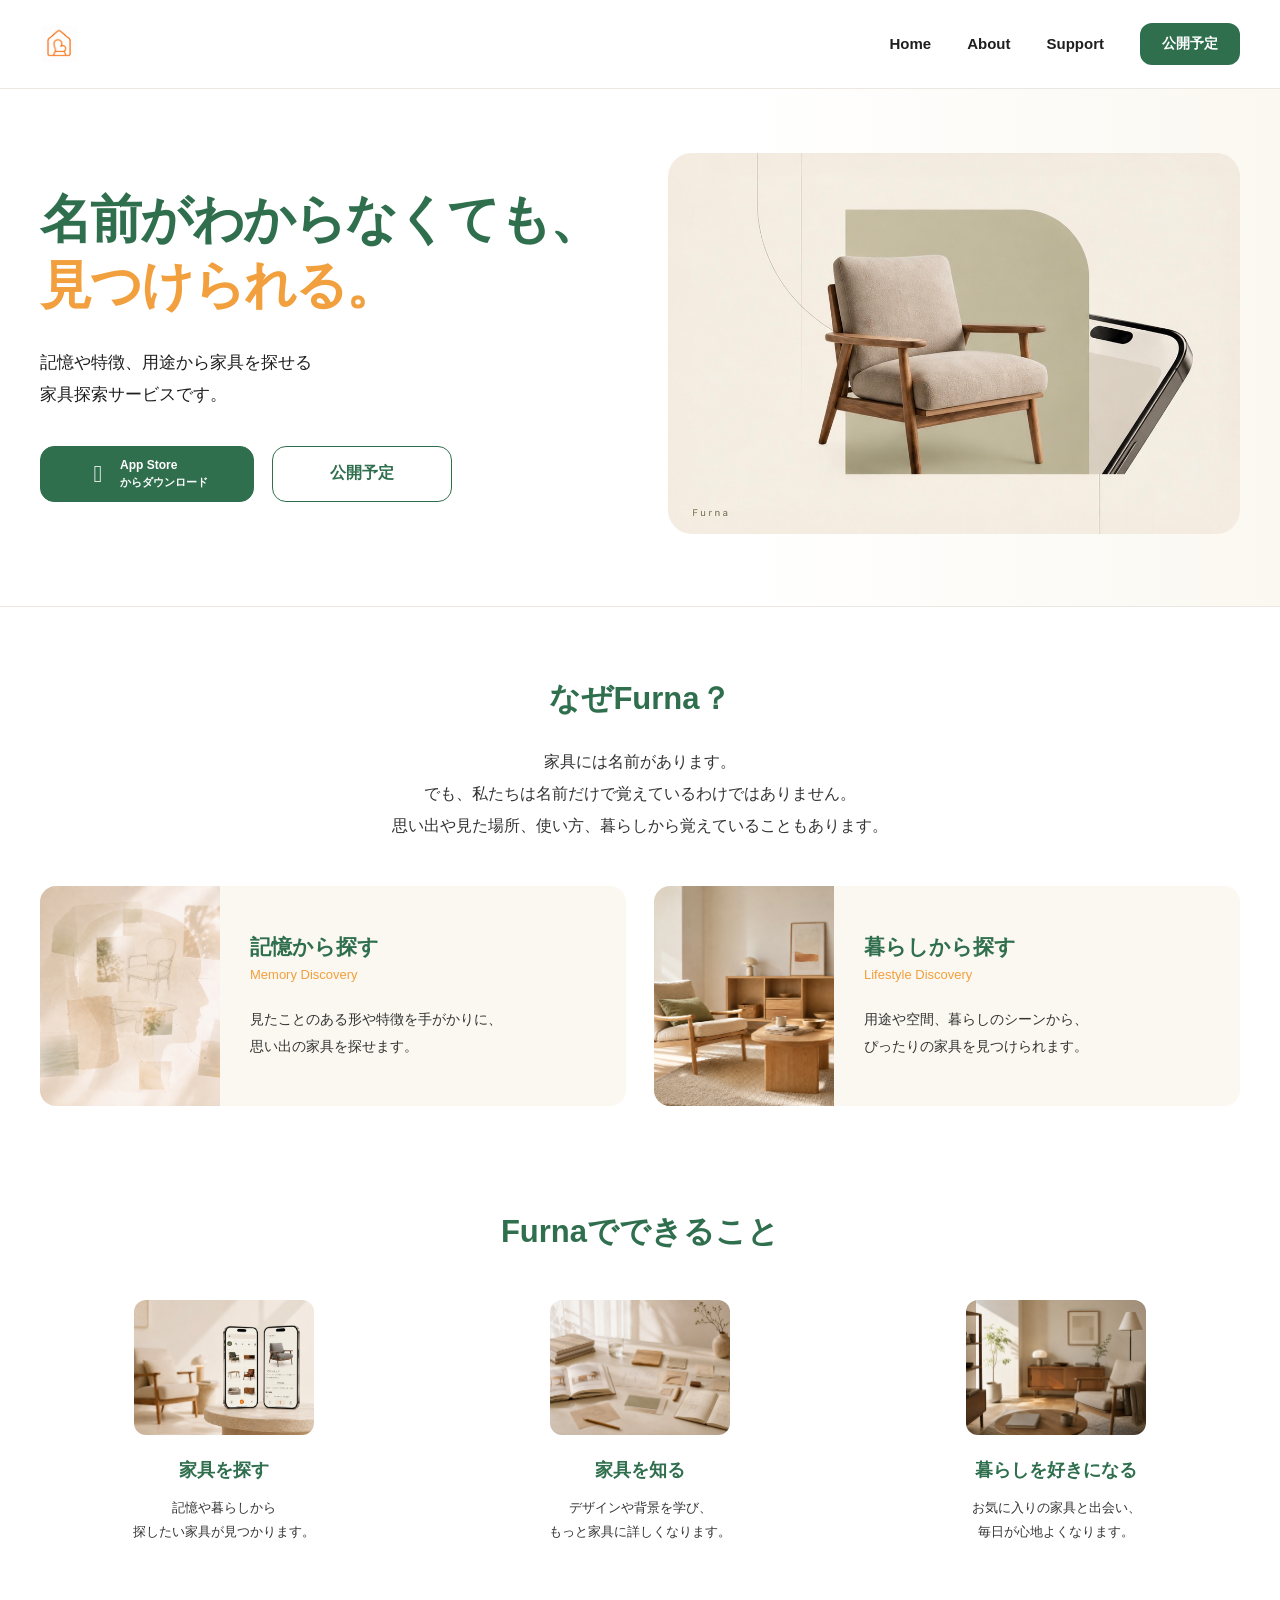
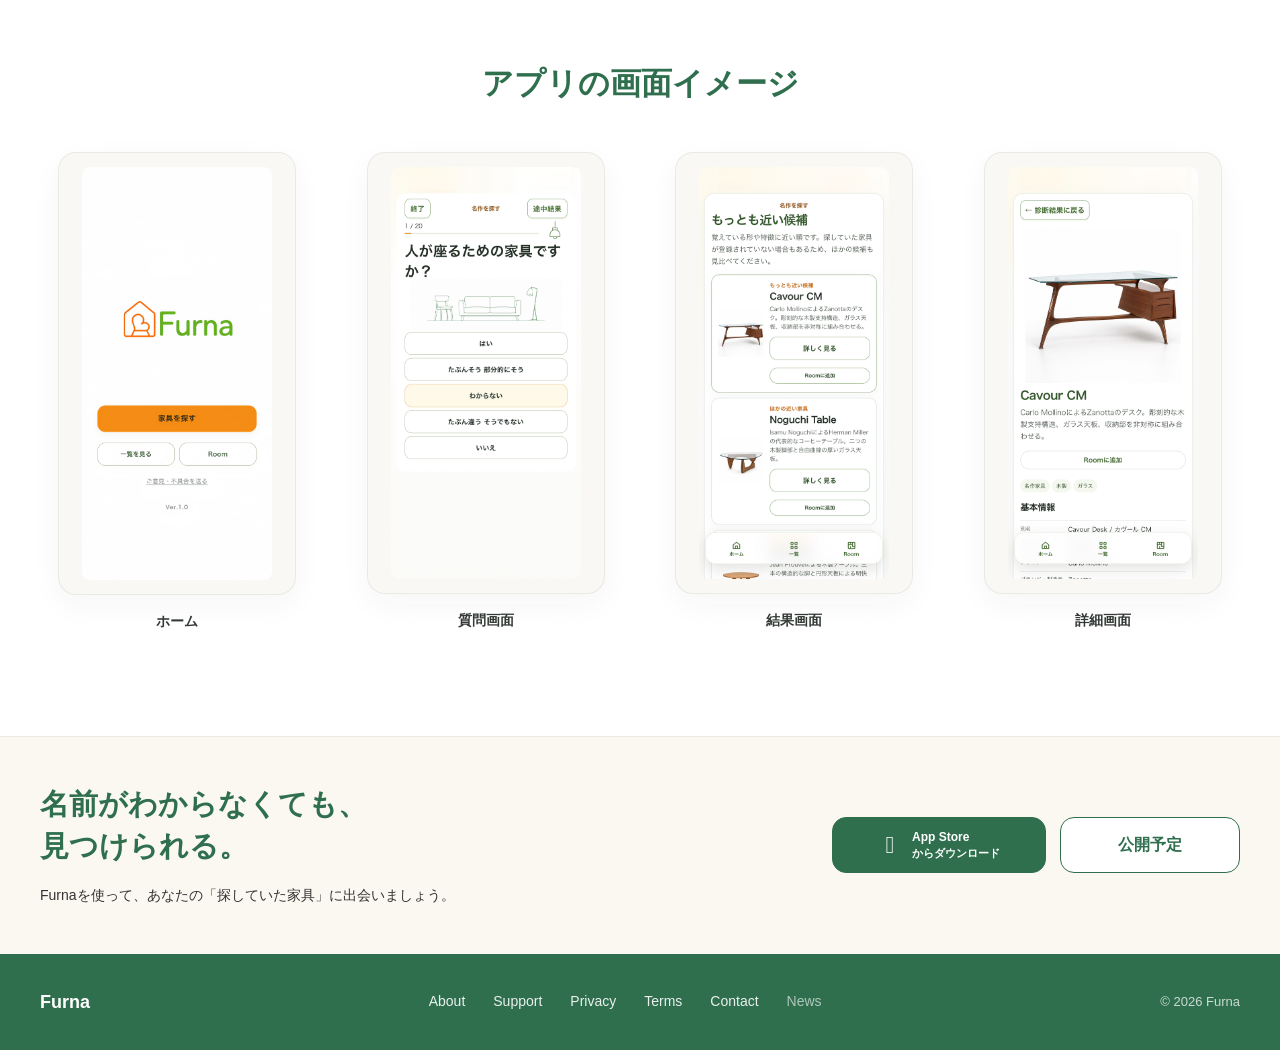
==== commit 346a4488: "Update index.html" ====
--- a/index.html
+++ b/index.html
@@ -86,7 +86,7 @@
 <link rel="stylesheet" href="./v1/css/reset.css">
 <link rel="stylesheet" href="./v1/css/layout.css">
 <link rel="stylesheet" href="./v1/css/components.css?v=1.0.6">
-<link rel="stylesheet" href="./v1/css/pages.css?v=1.0.9">
+<link rel="stylesheet" href="./v1/css/pages.css?v=1.0.10">
 
 </head>
 
